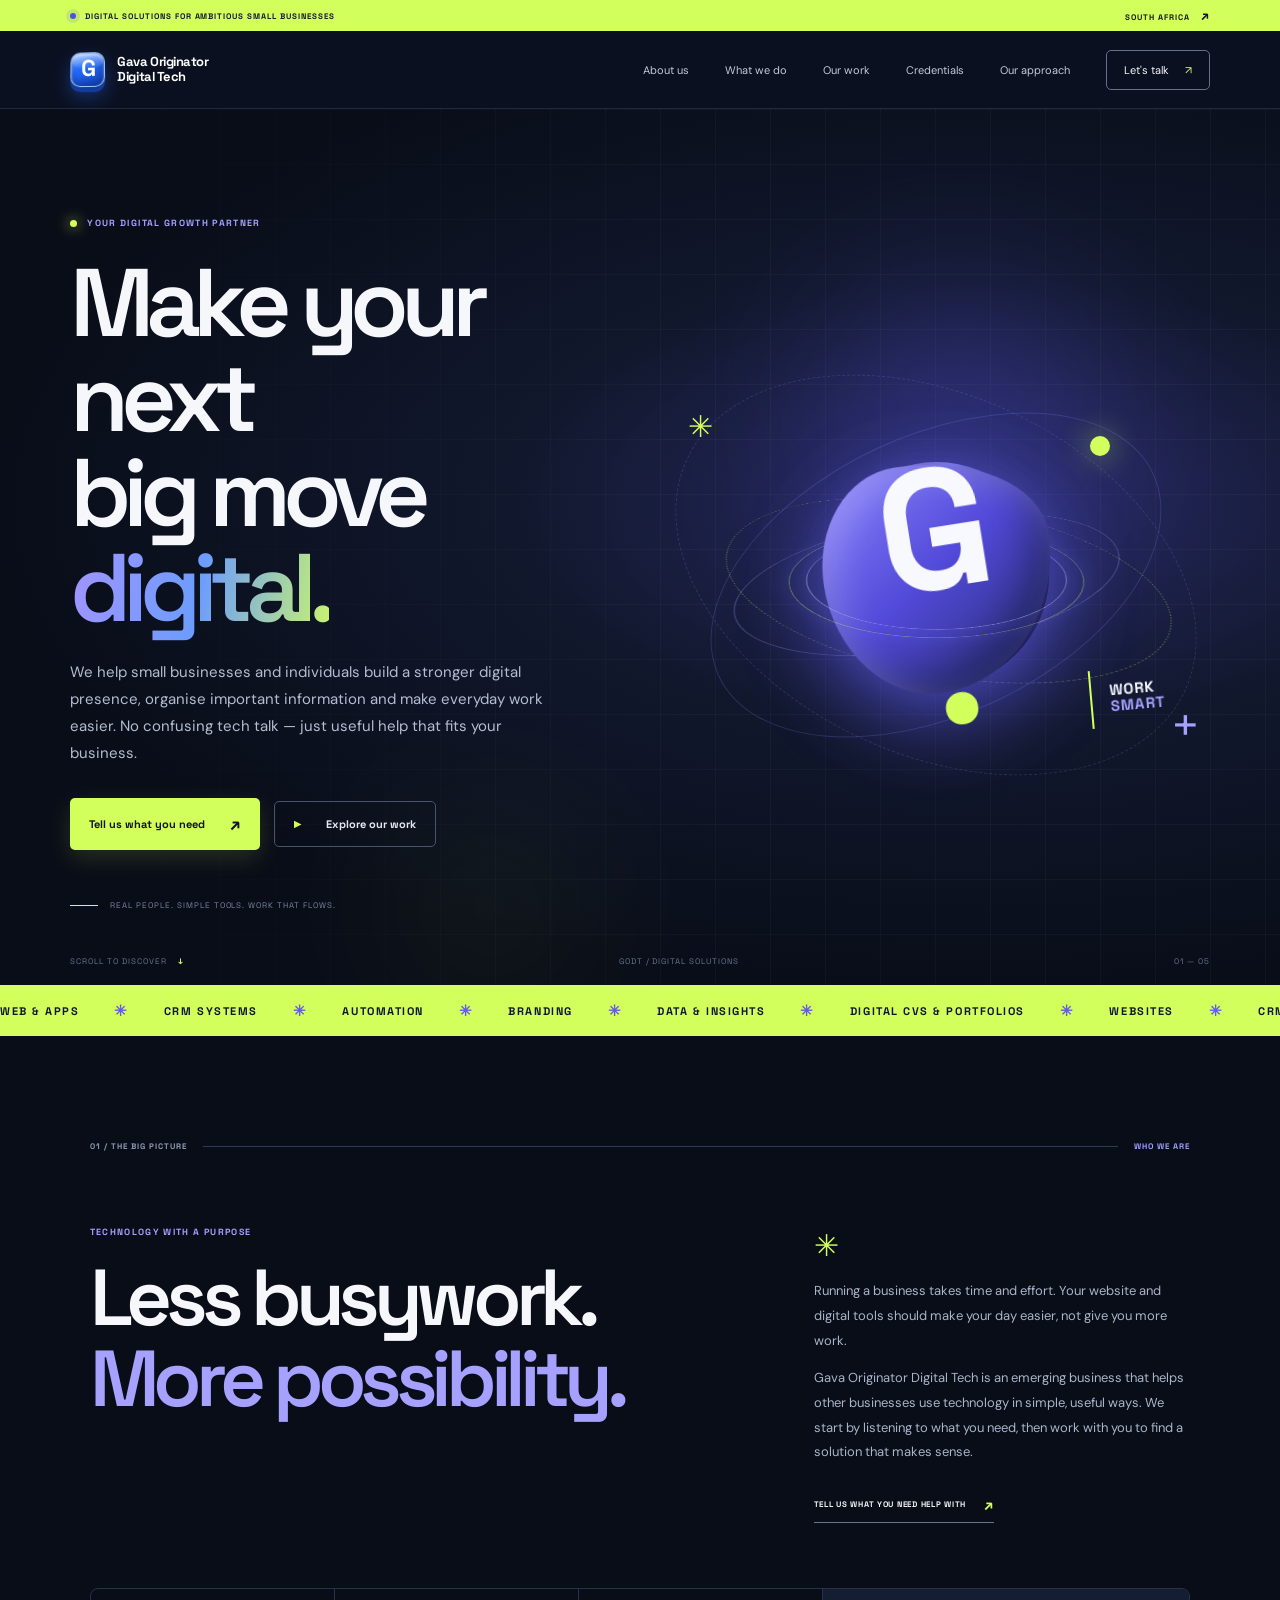
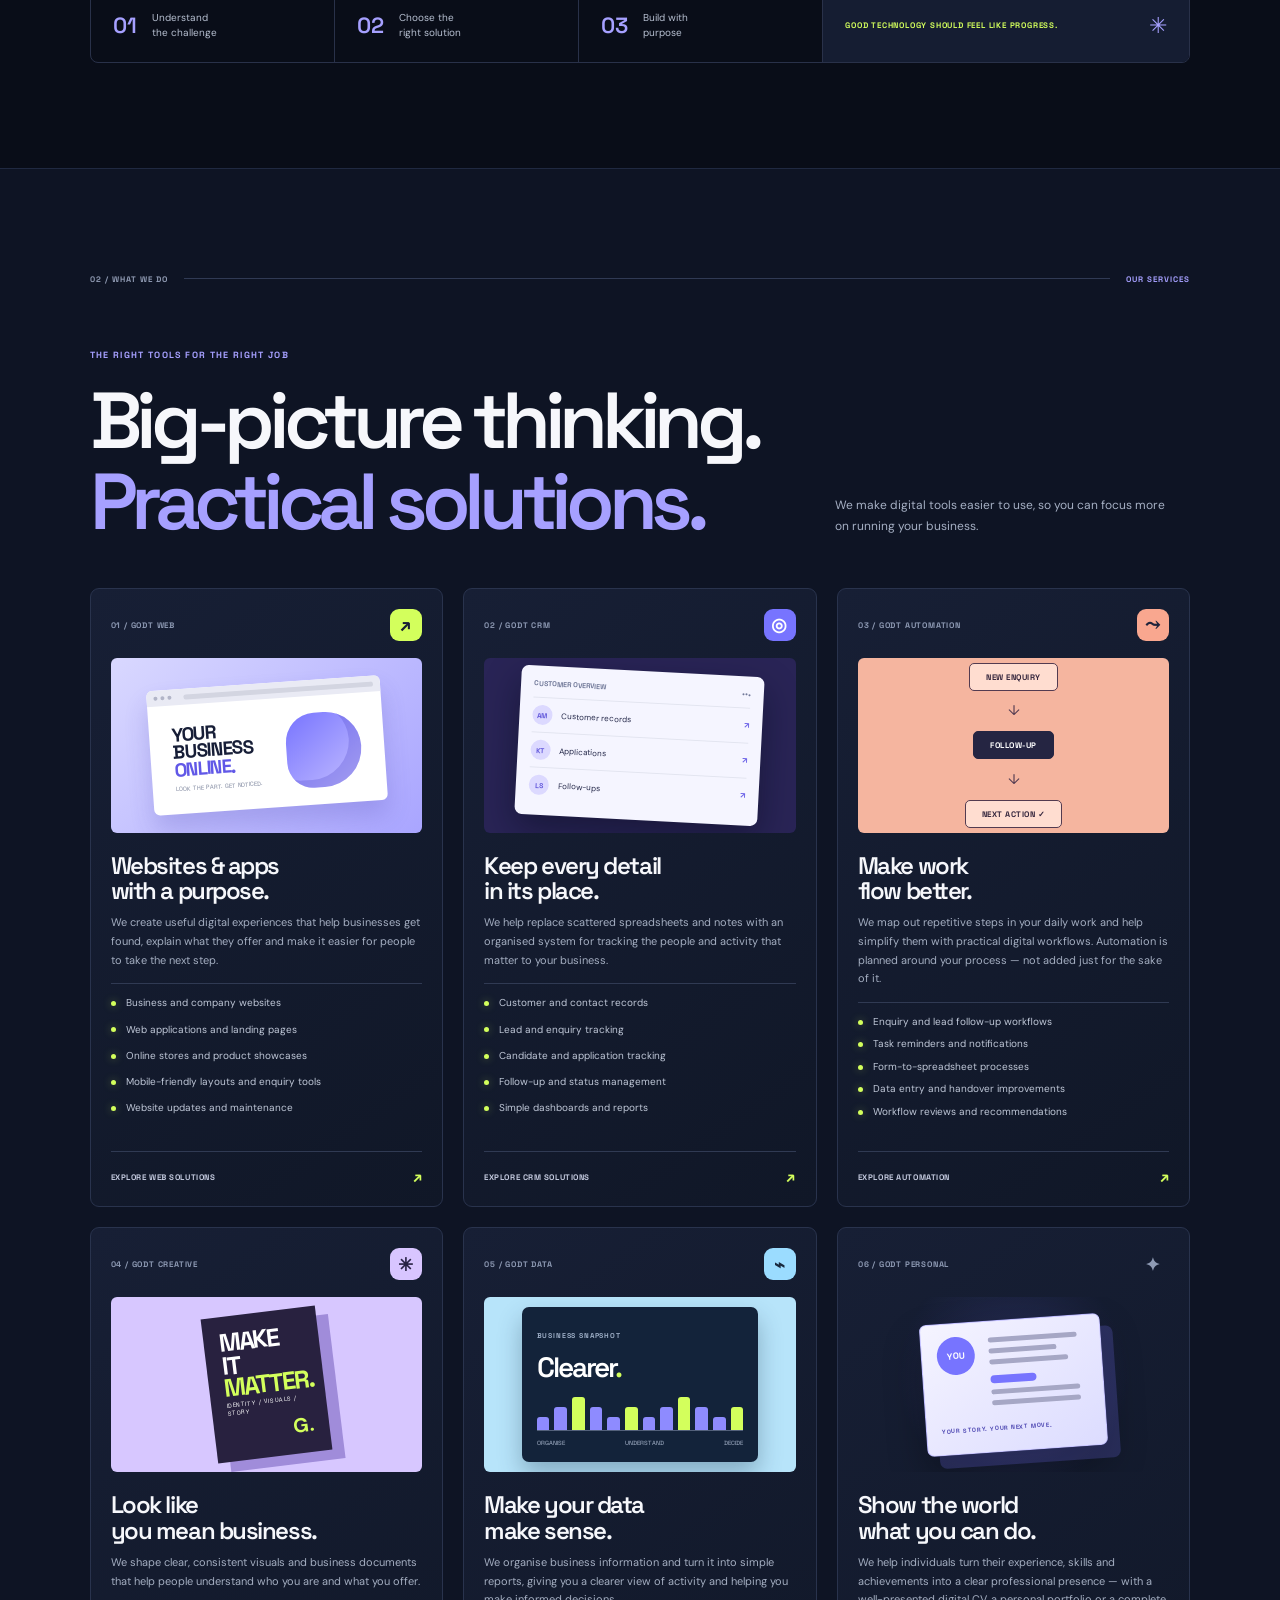
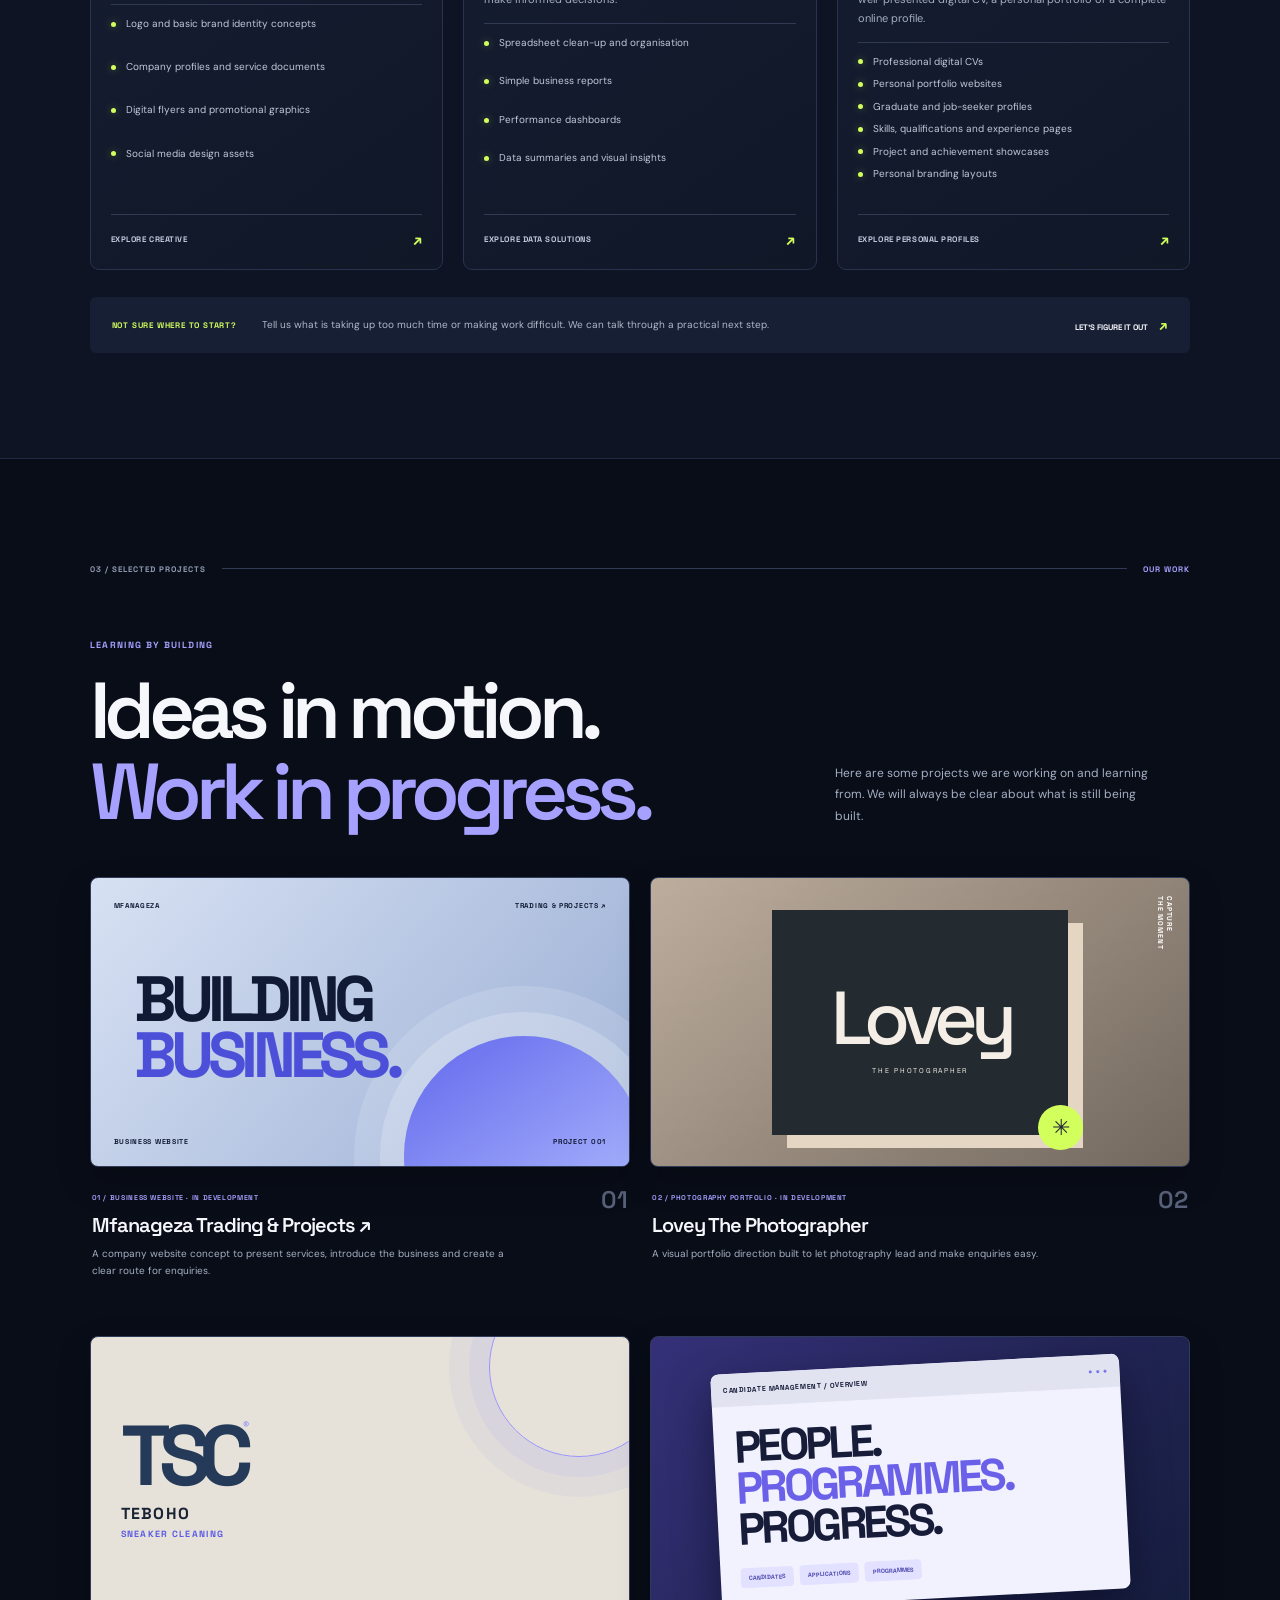
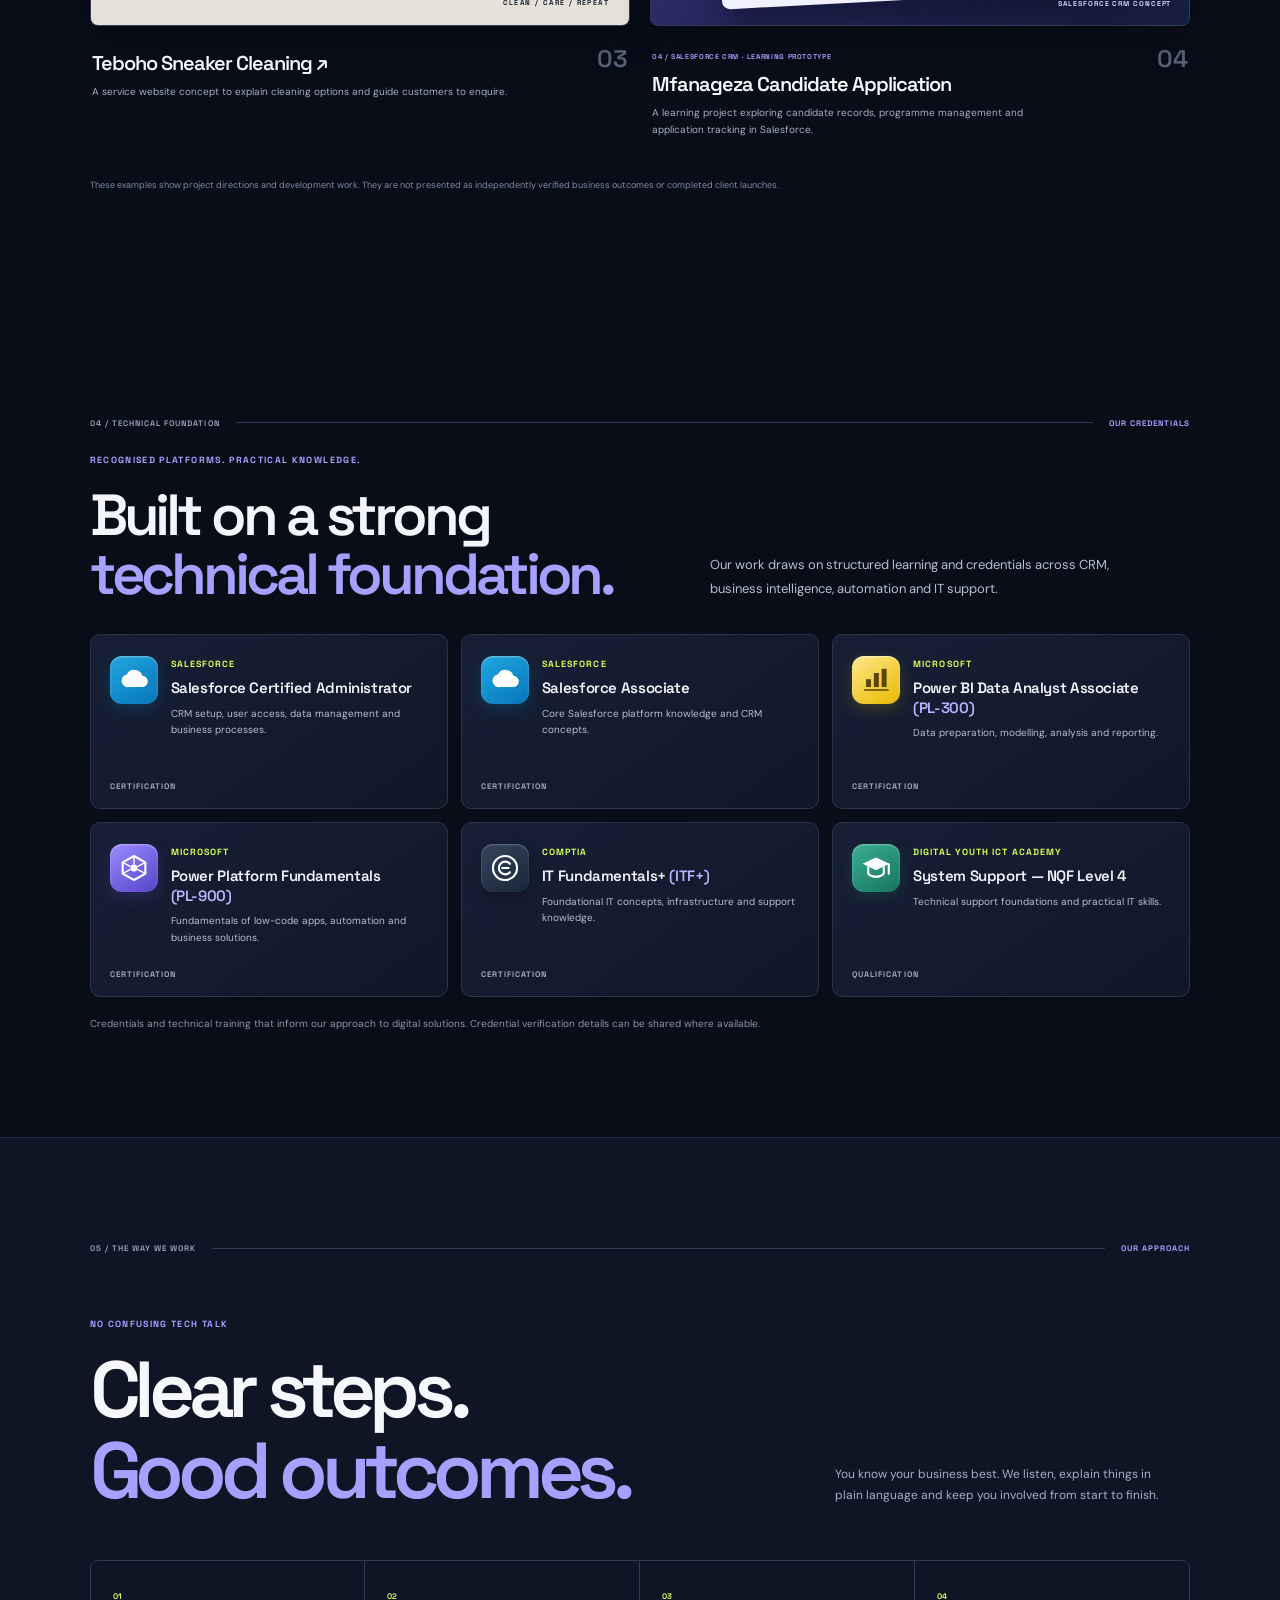
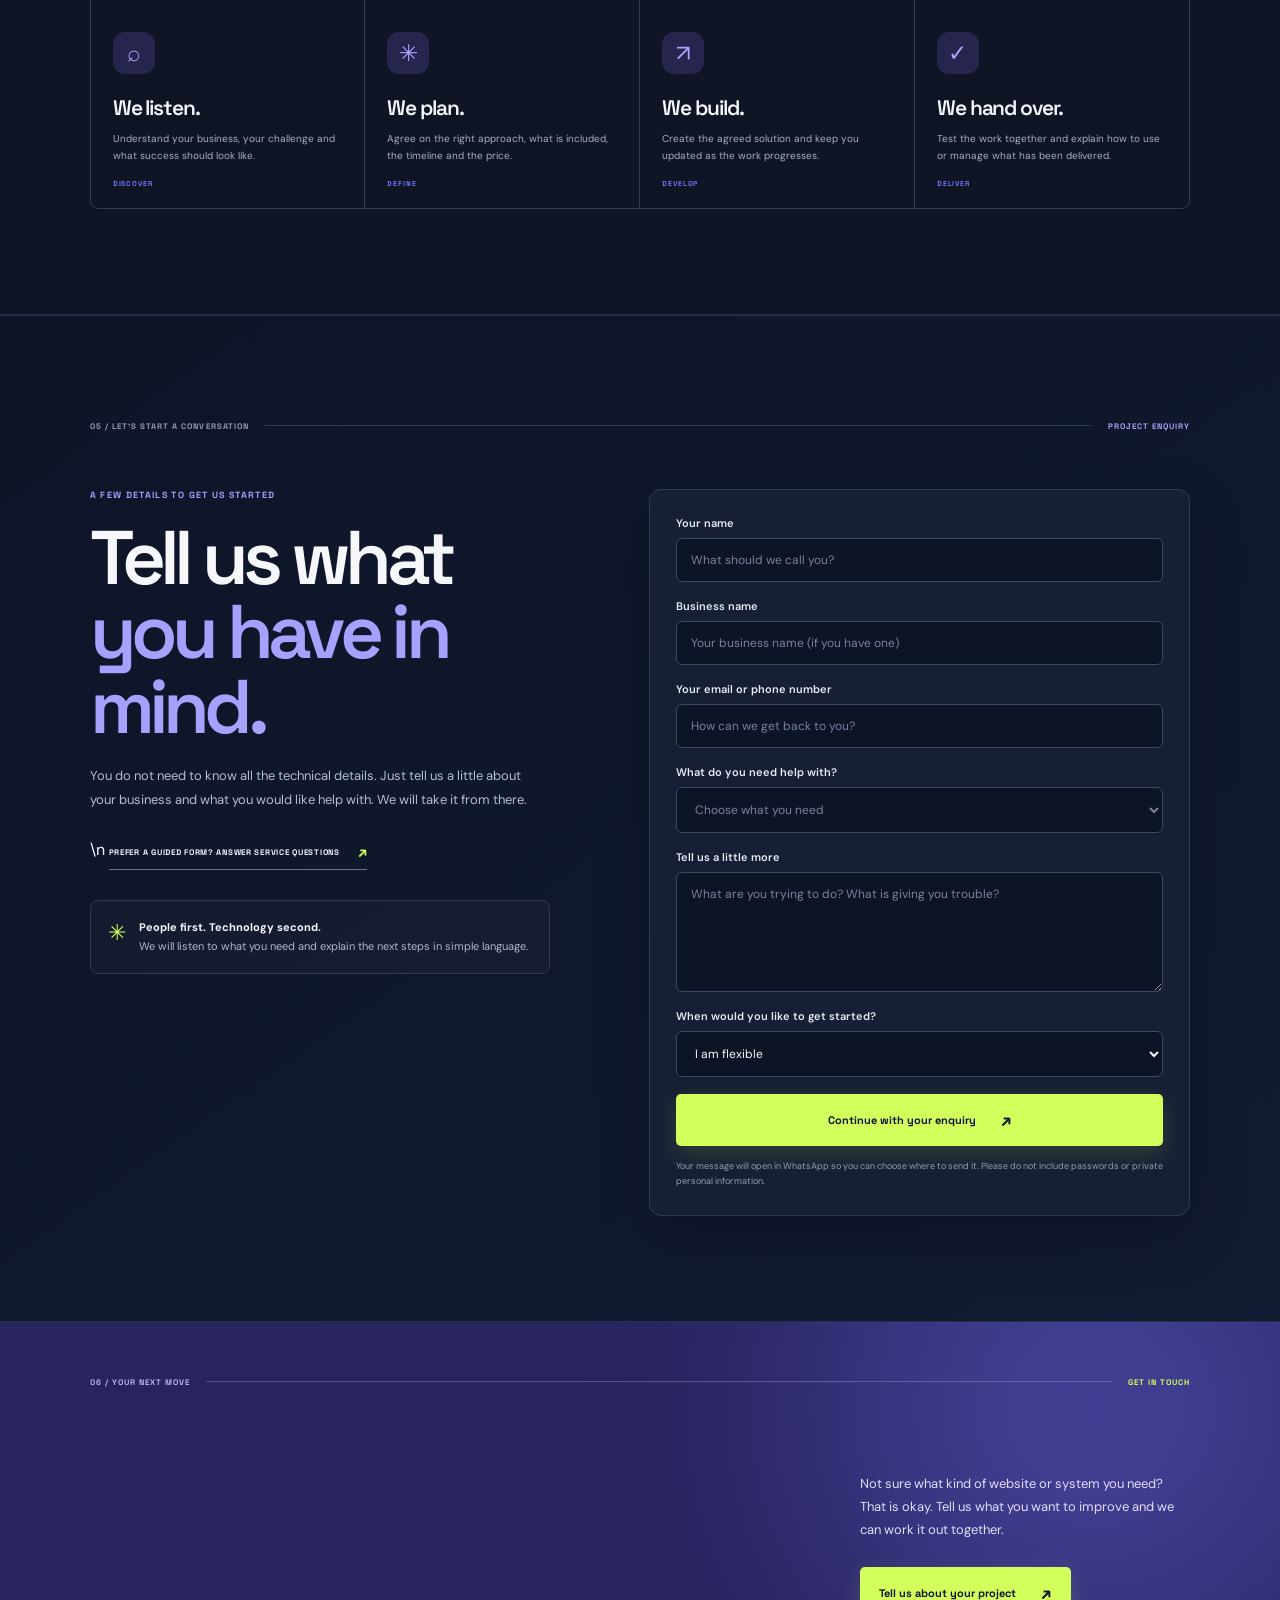
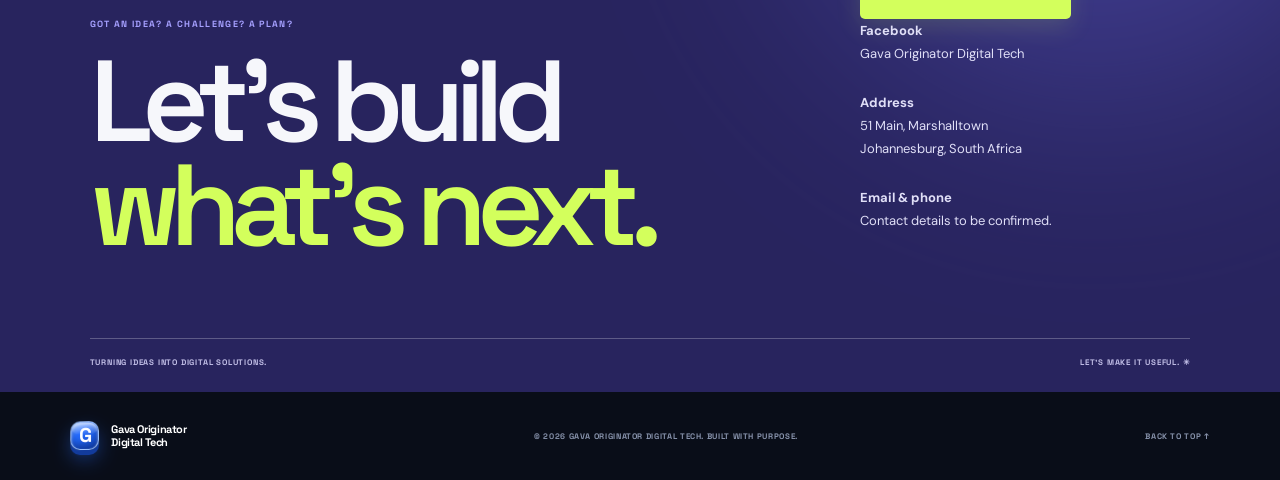
==== index.html @ b90735eb "Reorder main navigation links" ====
<!DOCTYPE html>
<html lang="en">
<head>
  <meta charset="UTF-8">
  <meta name="viewport" content="width=device-width, initial-scale=1">
  <meta name="description" content="Gava Originator Digital Tech helps small businesses get online, stay organised and make everyday work easier with simple digital tools.">
  <meta name="theme-color" content="#090d18">
  <title>Gava Originator Digital Tech — Work Smart.</title>
  <link rel="preconnect" href="https://fonts.googleapis.com">
  <link rel="preconnect" href="https://fonts.gstatic.com" crossorigin>
  <link href="https://fonts.googleapis.com/css2?family=DM+Sans:wght@400;500;600;700&family=Space+Grotesk:wght@400;500;600;700&display=swap" rel="stylesheet">
  <link rel="stylesheet" href="style.css?v=20261126-credentials">
</head>
<body>
  <a class="skip-link" href="#main">Skip to content</a>
  <div class="announcement"><span class="pulse"></span> DIGITAL SOLUTIONS FOR AMBITIOUS SMALL BUSINESSES <span class="announcement-right">SOUTH AFRICA <b>↗</b></span></div>
  <header class="site-header">
    <a class="brand" href="#home" aria-label="Gava Originator Digital Tech home"><span class="brand-mark" style="background:#246BFD;color:#fff">G<span style="color:#fff">.</span></span><span class="brand-name">Gava Originator<br><span>Digital Tech</span></span></a>
    <button class="menu-toggle" aria-expanded="false" aria-controls="nav" aria-label="Open menu"><span></span><span></span></button>
    <nav id="nav" class="nav" aria-label="Main navigation">
      <a href="#about">About us</a><a href="#services">What we do</a><a href="#work">Our work</a><a href="#credentials">Credentials</a><a href="#process">Our approach</a>
      <a class="nav-cta" href="#contact">Let's talk <span>↗</span></a>
    </nav>
  </header>

  <main id="main">
    <section class="hero" id="home">
      <div class="hero-glow glow-a"></div><div class="hero-glow glow-b"></div>
      <div class="hero-grid">
        <div class="hero-content">
          <div class="eyebrow"><span class="eyebrow-dot"></span> YOUR DIGITAL GROWTH PARTNER</div>
          <h1>Make your next<br>big move <span class="gradient-text">digital.</span></h1>
          <p class="hero-lead">We help small businesses and individuals build a stronger digital presence, organise important information and make everyday work easier. No confusing tech talk — just useful help that fits your business.</p>
          <div class="hero-buttons"><a class="btn btn-lime" href="#project-form">Tell us what you need <span>↗</span></a><a class="btn btn-ghost" href="#work"><span class="play-icon">▶</span> Explore our work</a></div>
          <div class="hero-note"><span class="note-line"></span><span>REAL PEOPLE. SIMPLE TOOLS. WORK THAT FLOWS.</span></div>
        </div>
        <div class="hero-visual" aria-label="Abstract GODT brand artwork">
          <div class="visual-orbit orbit-a"></div><div class="visual-orbit orbit-b"></div>
          
          <div class="hero-artwork" aria-hidden="true">
            <div class="art-ring art-ring-one"></div>
            <div class="art-ring art-ring-two"></div>
            <div class="art-glow"></div>
            <div class="art-core"><div class="art-monogram">G<span>.</span></div></div>
            <div class="art-orbit-dot"></div>
            <div class="art-caption">WORK<br><span>SMART</span></div>
          </div>
          <div class="visual-cross cross-one">✳</div><div class="visual-cross cross-two">+</div>
        </div>
      </div>
      <div class="hero-bottomline"><span>SCROLL TO DISCOVER <b>↓</b></span><span>GODT / DIGITAL SOLUTIONS</span><span>01 — 05</span></div>
    </section>

    <section class="ticker" aria-label="Gava Originator Digital Tech services"><div class="ticker-track"><span>WEB & APPS</span><b>✳</b><span>CRM SYSTEMS</span><b>✳</b><span>AUTOMATION</span><b>✳</b><span>BRANDING</span><b>✳</b><span>DATA & INSIGHTS</span><b>✳</b><span>DIGITAL CVS & PORTFOLIOS</span><b>✳</b><span>WEBSITES</span><b>✳</b><span>CRM SYSTEMS</span><b>✳</b><span>AUTOMATION</span><b>✳</b><span>BRANDING</span><b>✳</b><span>DATA & INSIGHTS</span><b>✳</b></div></section>

    <section class="intro section-wrap" id="about">
      <div class="section-kicker"><span>01 / THE BIG PICTURE</span><span class="kicker-line"></span><span>WHO WE ARE</span></div>
      <div class="intro-layout">
        <div><p class="mini-label">TECHNOLOGY WITH A PURPOSE</p><h2>Less busywork.<br><span class="text-purple">More possibility.</span></h2></div>
        <div class="intro-text"><div class="intro-symbol">✳</div><p>Running a business takes time and effort. Your website and digital tools should make your day easier, not give you more work.</p><p>Gava Originator Digital Tech is an emerging business that helps other businesses use technology in simple, useful ways. We start by listening to what you need, then work with you to find a solution that makes sense.</p><a class="arrow-link" href="#contact">TELL US WHAT YOU NEED HELP WITH <span>↗</span></a></div>
      </div>

      <div class="value-strip"><div><b>01</b><span>Understand<br>the challenge</span></div><div><b>02</b><span>Choose the<br>right solution</span></div><div><b>03</b><span>Build with<br>purpose</span></div><div class="value-highlight"><span>GOOD TECHNOLOGY SHOULD FEEL LIKE PROGRESS.</span><span>✳</span></div></div>
    </section>

    <section class="services section-wrap" id="services">
      <div class="section-kicker"><span>02 / WHAT WE DO</span><span class="kicker-line"></span><span>OUR SERVICES</span></div>
      <div class="section-title-row"><div><p class="mini-label">THE RIGHT TOOLS FOR THE RIGHT JOB</p><h2>Big-picture thinking.<br><span class="text-purple">Practical solutions.</span></h2></div><p>We make digital tools easier to use, so you can focus more on running your business.</p></div>
      <div class="service-cards">
        <article class="service-card" data-service-link="services.html#web" tabindex="0" role="link" aria-label="Read more about websites and applications"><div class="card-top"><span>01 / GODT WEB</span><span class="service-icon icon-web">↗</span></div><div class="service-graphic web-graphic"><div class="browser-ui"><div class="browser-bar"><i></i><i></i><i></i><span></span></div><div class="browser-content"><div class="browser-copy"><b>YOUR<br>BUSINESS<br><em>ONLINE.</em></b><small>LOOK THE PART. GET NOTICED.</small></div><div class="browser-shape"></div></div></div></div><h3>Websites & apps<br>with a purpose.</h3><p>We create useful digital experiences that help businesses get found, explain what they offer and make it easier for people to take the next step.</p><ul class="service-details"><li>Business and company websites</li><li>Web applications and landing pages</li><li>Online stores and product showcases</li><li>Mobile-friendly layouts and enquiry tools</li><li>Website updates and maintenance</li></ul><a href="services.html#web" class="card-link">EXPLORE WEB SOLUTIONS <span>↗</span></a></article>
        <article class="service-card" data-service-link="services.html#crm" tabindex="0" role="link" aria-label="Read more about CRM systems"><div class="card-top"><span>02 / GODT CRM</span><span class="service-icon icon-crm">◎</span></div><div class="service-graphic crm-graphic"><div class="crm-widget"><div class="widget-head">CUSTOMER OVERVIEW <span>•••</span></div><div class="widget-row"><i>AM</i><span>Customer records</span><b>↗</b></div><div class="widget-row"><i>KT</i><span>Applications</span><b>↗</b></div><div class="widget-row"><i>LS</i><span>Follow-ups</span><b>↗</b></div></div></div><h3>Keep every detail<br>in its place.</h3><p>We help replace scattered spreadsheets and notes with an organised system for tracking the people and activity that matter to your business.</p><ul class="service-details"><li>Customer and contact records</li><li>Lead and enquiry tracking</li><li>Candidate and application tracking</li><li>Follow-up and status management</li><li>Simple dashboards and reports</li></ul><a href="services.html#crm" class="card-link">EXPLORE CRM SOLUTIONS <span>↗</span></a></article>
        <article class="service-card" data-service-link="services.html#automation" tabindex="0" role="link" aria-label="Read more about automation"><div class="card-top"><span>03 / GODT AUTOMATION</span><span class="service-icon icon-auto">⤳</span></div><div class="service-graphic auto-graphic"><div class="flow-node">NEW ENQUIRY</div><div class="flow-line">↓</div><div class="flow-node flow-active">FOLLOW-UP</div><div class="flow-line">↓</div><div class="flow-node">NEXT ACTION <span>✓</span></div></div><h3>Make work<br>flow better.</h3><p>We map out repetitive steps in your daily work and help simplify them with practical digital workflows. Automation is planned around your process — not added just for the sake of it.</p><ul class="service-details"><li>Enquiry and lead follow-up workflows</li><li>Task reminders and notifications</li><li>Form-to-spreadsheet processes</li><li>Data entry and handover improvements</li><li>Workflow reviews and recommendations</li></ul><a href="services.html#automation" class="card-link">EXPLORE AUTOMATION <span>↗</span></a></article>
        <article class="service-card" data-service-link="services.html#creative" tabindex="0" role="link" aria-label="Read more about creative and branding"><div class="card-top"><span>04 / GODT CREATIVE</span><span class="service-icon icon-creative">✳</span></div><div class="service-graphic creative-graphic"><div class="creative-poster"><span>MAKE<br>IT <i>MATTER.</i></span><small>IDENTITY / VISUALS / STORY</small><b>G.</b></div></div><h3>Look like<br>you mean business.</h3><p>We shape clear, consistent visuals and business documents that help people understand who you are and what you offer.</p><ul class="service-details"><li>Logo and basic brand identity concepts</li><li>Company profiles and service documents</li><li>Digital flyers and promotional graphics</li><li>Social media design assets</li></ul><a href="services.html#creative" class="card-link">EXPLORE CREATIVE <span>↗</span></a></article>
        <article class="service-card" data-service-link="services.html#data" tabindex="0" role="link" aria-label="Read more about data and reporting"><div class="card-top"><span>05 / GODT DATA</span><span class="service-icon icon-data">⌁</span></div><div class="service-graphic data-graphic"><div class="data-card"><small>BUSINESS SNAPSHOT</small><div class="data-number">Clearer<span>.</span></div><div class="data-chart"><i></i><i></i><i></i><i></i><i></i><i></i><i></i><i></i><i></i><i></i><i></i><i></i></div><div class="data-legend"><span>ORGANISE</span><span>UNDERSTAND</span><span>DECIDE</span></div></div></div><h3>Make your data<br>make sense.</h3><p>We organise business information and turn it into simple reports, giving you a clearer view of activity and helping you make informed decisions.</p><ul class="service-details"><li>Spreadsheet clean-up and organisation</li><li>Simple business reports</li><li>Performance dashboards</li><li>Data summaries and visual insights</li></ul><a href="services.html#data" class="card-link">EXPLORE DATA SOLUTIONS <span>↗</span></a></article>
      
        <article class="service-card" data-service-link="services.html#personal" tabindex="0" role="link" aria-label="Read more about personal digital profiles"><div class="card-top"><span>06 / GODT PERSONAL</span><span class="service-icon icon-personal">✦</span></div><div class="service-graphic personal-graphic"><div class="cv-sheet"><div class="cv-avatar">YOU</div><div class="cv-lines"><i></i><i></i><i></i><b></b><i></i><i></i></div><div class="cv-label">YOUR STORY. YOUR NEXT MOVE.</div></div></div><h3>Show the world<br>what you can do.</h3><p>We help individuals turn their experience, skills and achievements into a clear professional presence — with a well-presented digital CV, a personal portfolio or a complete online profile.</p><ul class="service-details"><li>Professional digital CVs</li><li>Personal portfolio websites</li><li>Graduate and job-seeker profiles</li><li>Skills, qualifications and experience pages</li><li>Project and achievement showcases</li><li>Personal branding layouts</li></ul><a href="personal-profiles.html" class="card-link">EXPLORE PERSONAL PROFILES <span>↗</span></a></article>
      </div>
      <div class="services-note"><span>NOT SURE WHERE TO START?</span><p>Tell us what is taking up too much time or making work difficult. We can talk through a practical next step.</p><a href="#project-form">LET'S FIGURE IT OUT <b>↗</b></a></div>
    </section>

    <section class="work section-wrap" id="work">
      <div class="section-kicker"><span>03 / SELECTED PROJECTS</span><span class="kicker-line"></span><span>OUR WORK</span></div>
      <div class="section-title-row"><div><p class="mini-label">LEARNING BY BUILDING</p><h2>Ideas in motion.<br><span class="text-purple">Work in progress.</span></h2></div><p>Here are some projects we are working on and learning from. We will always be clear about what is still being built.</p></div>
      <div class="work-grid">
        <article class="work-card work-large"><a class="project-preview-link" href="https://kabelogopane.github.io/Mfanageza-Trading-and-Projects/" target="_blank" rel="noopener noreferrer" aria-label="Open Mfanageza Trading and Projects website"><div class="work-preview preview-mfan"><div class="preview-top"><span>MFANAGEZA</span><span>TRADING & PROJECTS ↗</span></div><div class="preview-main">BUILDING<br><span>BUSINESS.</span></div><div class="preview-bottom"><span>BUSINESS WEBSITE</span><span>PROJECT 001</span></div><div class="preview-orb"></div></div></a><div class="work-info"><div><span class="project-type">01 / BUSINESS WEBSITE · IN DEVELOPMENT</span><h3><a class="project-title-link" href="https://kabelogopane.github.io/Mfanageza-Trading-and-Projects/" target="_blank" rel="noopener noreferrer">Mfanageza Trading & Projects ↗</a></h3><p>A company website concept to present services, introduce the business and create a clear route for enquiries.</p></div><span class="work-index">01</span></div></article>
        <article class="work-card"><a class="project-preview-link" href="https://kabelogopane.github.io/Lovey-The-Photographer/" target="_blank" rel="noopener noreferrer" aria-label="Open Lovey The Photographer website"><div class="work-preview preview-lovey"><div class="photo-frame"><span class="photo-script">Lovey</span><span>THE PHOTOGRAPHER</span><i>✳</i></div><div class="preview-corner">CAPTURE<br>THE MOMENT</div></div></a><div class="work-info"><div><span class="project-type">02 / PHOTOGRAPHY PORTFOLIO · IN DEVELOPMENT</span><h3><a class="project-title-link" href="https://kabelogopane.github.io/Lovey-The-Photographer/" target="_blank" rel="noopener noreferrer">Lovey The Photographer</a></h3><p>A visual portfolio direction built to let photography lead and make enquiries easy.</p></div><span class="work-index">02</span></div></article>
        <article class="work-card"><a class="project-preview-link" href="https://kabelogopane.github.io/TSC/" target="_blank" rel="noopener noreferrer" aria-label="Open Teboho Sneaker Cleaning website"><a class="project-preview-link" href="https://kabelogopane.github.io/Mfanageza-Trading-Projects-CRM-Solution/" target="_blank" rel="noopener noreferrer" aria-label="Open Mfanageza Candidate Application app"><div class="work-preview preview-tsc"><div class="tsc-badge">TSC<span>®</span></div><div class="tsc-name">TEBOHO<br><i>SNEAKER CLEANING</i></div><div class="tsc-bottom">CLEAN / CARE / REPEAT</div><div class="tsc-circle"></div></a></div></a><div class="work-info"><div><h3><a class="project-title-link" href="https://kabelogopane.github.io/TSC/" target="_blank" rel="noopener noreferrer">Teboho Sneaker Cleaning ↗</a></h3><p>A service website concept to explain cleaning options and guide customers to enquire.</p></div><span class="work-index">03</span></div></article>
        <article class="work-card work-large"><div class="work-preview preview-crm"><div class="crm-window"><div class="crm-window-head">CANDIDATE MANAGEMENT / OVERVIEW <span>● ● ●</span></div><div class="crm-window-body"><div class="crm-big">PEOPLE.<br><em>PROGRAMMES.</em><br>PROGRESS.</div><div class="crm-pills"><span>CANDIDATES</span><span>APPLICATIONS</span><span>PROGRAMMES</span></div></div></div><div class="crm-caption">SALESFORCE CRM CONCEPT</div></div><div class="work-info"><div><span class="project-type">04 / SALESFORCE CRM · LEARNING PROTOTYPE</span><h3><a class="project-title-link" href="https://kabelogopane.github.io/Mfanageza-Trading-Projects-CRM-Solution/" target="_blank" rel="noopener noreferrer">Mfanageza Candidate Application</a></h3><p>A learning project exploring candidate records, programme management and application tracking in Salesforce.</p></div><span class="work-index">04</span></div></article>
      </div>
      <p class="portfolio-note">These examples show project directions and development work. They are not presented as independently verified business outcomes or completed client launches.</p>
    </section>


    <section class="credentials section-wrap" id="credentials">
      <div class="section-kicker"><span>04 / TECHNICAL FOUNDATION</span><span class="kicker-line"></span><span>OUR CREDENTIALS</span></div>
      <div class="credentials-heading">
        <div><p class="mini-label">RECOGNISED PLATFORMS. PRACTICAL KNOWLEDGE.</p><h2>Built on a strong<br><span class="text-purple">technical foundation.</span></h2></div>
        <p>Our work draws on structured learning and credentials across CRM, business intelligence, automation and IT support.</p>
      </div>
      <div class="credential-grid">
        <article class="credential-card"><span class="credential-mark credential-salesforce" aria-hidden="true"><svg viewBox="0 0 48 48"><path d="M17 34h18a8 8 0 0 0 1-16 12 12 0 0 0-22-2 9 9 0 0 0 3 18Z" fill="currentColor"/><path d="M19 26h14M23 21l-4 5 4 5" fill="none" stroke="#fff" stroke-width="2" stroke-linecap="round" stroke-linejoin="round"/></svg></span><div><small>SALESFORCE</small><h3>Salesforce Certified Administrator</h3><p>CRM setup, user access, data management and business processes.</p></div><span class="credential-type">CERTIFICATION</span></article>
        <article class="credential-card"><span class="credential-mark credential-salesforce" aria-hidden="true"><svg viewBox="0 0 48 48"><path d="M17 34h18a8 8 0 0 0 1-16 12 12 0 0 0-22-2 9 9 0 0 0 3 18Z" fill="currentColor"/><path d="M19 26h14M23 21l-4 5 4 5" fill="none" stroke="#fff" stroke-width="2" stroke-linecap="round" stroke-linejoin="round"/></svg></span><div><small>SALESFORCE</small><h3>Salesforce Associate</h3><p>Core Salesforce platform knowledge and CRM concepts.</p></div><span class="credential-type">CERTIFICATION</span></article>
        <article class="credential-card"><span class="credential-mark credential-powerbi" aria-hidden="true"><svg viewBox="0 0 48 48"><path d="M10 34V23h7v11Zm11 0V14h7v20Zm11 0V8h7v26Z" fill="currentColor"/><path d="M8 38h33" stroke="currentColor" stroke-width="2" stroke-linecap="round"/></svg></span><div><small>MICROSOFT</small><h3>Power BI Data Analyst Associate <em>(PL-300)</em></h3><p>Data preparation, modelling, analysis and reporting.</p></div><span class="credential-type">CERTIFICATION</span></article>
        <article class="credential-card"><span class="credential-mark credential-powerplatform" aria-hidden="true"><svg viewBox="0 0 48 48"><path d="M24 7 40 16v16l-16 9L8 32V16Z" fill="none" stroke="currentColor" stroke-width="3" stroke-linejoin="round"/><circle cx="24" cy="24" r="5" fill="currentColor"/><path d="m24 7 0 12m16-3-11 6M8 16l11 6m-11 10 11-6m21 6-11-6" stroke="currentColor" stroke-width="2"/></svg></span><div><small>MICROSOFT</small><h3>Power Platform Fundamentals <em>(PL-900)</em></h3><p>Fundamentals of low-code apps, automation and business solutions.</p></div><span class="credential-type">CERTIFICATION</span></article>
        <article class="credential-card"><span class="credential-mark credential-comptia" aria-hidden="true"><svg viewBox="0 0 48 48"><circle cx="24" cy="24" r="17" fill="none" stroke="currentColor" stroke-width="3"/><path d="M31 18a9 9 0 1 0 0 12M29 24h-9" fill="none" stroke="currentColor" stroke-width="3" stroke-linecap="round"/></svg></span><div><small>COMPTIA</small><h3>IT Fundamentals+ <em>(ITF+)</em></h3><p>Foundational IT concepts, infrastructure and support knowledge.</p></div><span class="credential-type">CERTIFICATION</span></article>
        <article class="credential-card"><span class="credential-mark credential-qualification" aria-hidden="true"><svg viewBox="0 0 48 48"><path d="m5 18 19-9 19 9-19 9Z" fill="currentColor"/><path d="M13 23v9c6 6 16 6 22 0v-9M42 19v13" fill="none" stroke="currentColor" stroke-width="3" stroke-linecap="round" stroke-linejoin="round"/></svg></span><div><small>DIGITAL YOUTH ICT ACADEMY</small><h3>System Support — NQF Level 4</h3><p>Technical support foundations and practical IT skills.</p></div><span class="credential-type">QUALIFICATION</span></article>
      </div>
      <p class="credentials-footnote">Credentials and technical training that inform our approach to digital solutions. Credential verification details can be shared where available.</p>
    </section>

    <section class="approach section-wrap" id="process">
      <div class="section-kicker"><span>05 / THE WAY WE WORK</span><span class="kicker-line"></span><span>OUR APPROACH</span></div>
      <div class="approach-head"><div><p class="mini-label">NO CONFUSING TECH TALK</p><h2>Clear steps.<br><span class="text-purple">Good outcomes.</span></h2></div><p>You know your business best. We listen, explain things in plain language and keep you involved from start to finish.</p></div>
      <div class="steps-grid"><article><span class="step-no">01</span><div class="step-icon">⌕</div><h3>We listen.</h3><p>Understand your business, your challenge and what success should look like.</p><small>DISCOVER</small></article><article><span class="step-no">02</span><div class="step-icon">✳</div><h3>We plan.</h3><p>Agree on the right approach, what is included, the timeline and the price.</p><small>DEFINE</small></article><article><span class="step-no">03</span><div class="step-icon">↗</div><h3>We build.</h3><p>Create the agreed solution and keep you updated as the work progresses.</p><small>DEVELOP</small></article><article><span class="step-no">04</span><div class="step-icon">✓</div><h3>We hand over.</h3><p>Test the work together and explain how to use or manage what has been delivered.</p><small>DELIVER</small></article></div>
    </section>


    <section class="project-enquiry section-wrap" id="project-form">
      <div class="section-kicker"><span>05 / LET'S START A CONVERSATION</span><span class="kicker-line"></span><span>PROJECT ENQUIRY</span></div>
      <div class="enquiry-layout">
        <div class="enquiry-intro">
          <p class="mini-label">A FEW DETAILS TO GET US STARTED</p>
          <h2>Tell us what<br><span class="text-purple">you have in mind.</span></h2>
          <p>You do not need to know all the technical details. Just tell us a little about your business and what you would like help with. We will take it from there.</p>\n          <a class="arrow-link" href="client-brief.html">PREFER A GUIDED FORM? ANSWER SERVICE QUESTIONS <span>↗</span></a>
          <div class="enquiry-promise"><span>✳</span><p><strong>People first. Technology second.</strong><br>We will listen to what you need and explain the next steps in simple language.</p></div>
        </div>
        <form id="project-enquiry-form" class="project-form">
          <div class="form-field"><label for="enquiry-name">Your name</label><input id="enquiry-name" name="name" type="text" autocomplete="name" required maxlength="80" placeholder="What should we call you?"></div>
          <div class="form-field"><label for="enquiry-business">Business name</label><input id="enquiry-business" name="business" type="text" autocomplete="organization" maxlength="100" placeholder="Your business name (if you have one)"></div>
          <div class="form-field"><label for="enquiry-contact">Your email or phone number</label><input id="enquiry-contact" name="contact" type="text" required maxlength="100" placeholder="How can we get back to you?"></div>
          <div class="form-field"><label for="enquiry-service">What do you need help with?</label><select id="enquiry-service" name="service" required><option value="">Choose what you need</option><option>Website, web application or online store</option><option>Customer or candidate management (CRM)</option><option>Making everyday tasks easier (automation)</option><option>Logo, company profile or design</option><option>Business reports or dashboards</option><option>Digital CV or personal portfolio website</option><option>Not sure yet — I need advice</option><option>Something else</option></select></div>
          <div class="form-field"><label for="enquiry-message">Tell us a little more</label><textarea id="enquiry-message" name="message" rows="5" maxlength="1000" required placeholder="What are you trying to do? What is giving you trouble?"></textarea></div>
          <div class="form-field"><label for="enquiry-timing">When would you like to get started?</label><select id="enquiry-timing" name="timing"><option value="I am flexible">I am flexible</option><option>As soon as possible</option><option>Within the next month</option><option>In a few months</option><option>I am just exploring options</option></select></div>
          <button class="btn btn-lime enquiry-submit" type="submit">Continue with your enquiry <span>↗</span></button>
          <p class="form-note">Your message will open in WhatsApp so you can choose where to send it. Please do not include passwords or private personal information.</p>
        </form>
      </div>
    </section>

    <section class="contact-section" id="contact">
      <div class="contact-glow"></div><div class="contact-inner">
        <div class="section-kicker light-kicker"><span>06 / YOUR NEXT MOVE</span><span class="kicker-line"></span><span>GET IN TOUCH</span></div>
        <div class="contact-layout"><div><p class="mini-label">GOT AN IDEA? A CHALLENGE? A PLAN?</p><h2>Let's build<br><span>what's next.</span></h2></div><div class="contact-side"><p>Not sure what kind of website or system you need? That is okay. Tell us what you want to improve and we can work it out together.</p><a class="btn btn-lime contact-btn" href="#project-form">Tell us about your project <span>↗</span></a><div class="contact-details" id="contact-details"><p><strong>Facebook</strong><br>Gava Originator Digital Tech</p><p><strong>Address</strong><br>51 Main, Marshalltown<br>Johannesburg, South Africa</p><p><strong>Email & phone</strong><br>Contact details to be confirmed.</p></div></div></div>
        <div class="contact-foot"><span>TURNING IDEAS INTO DIGITAL SOLUTIONS.</span><span>LET'S MAKE IT USEFUL. ✳</span></div>
      </div>
    </section>
  </main>
  <footer class="footer"><a class="brand footer-brand" href="#home"><span class="brand-mark" style="background:#246BFD;color:#fff">G<span style="color:#fff">.</span></span><span class="brand-name">Gava Originator<br><span>Digital Tech</span></span></a><span>© <span id="year"></span> GAVA ORIGINATOR DIGITAL TECH. BUILT WITH PURPOSE.</span><a href="#home">BACK TO TOP ↑</a></footer>
  <script src="script.js"></script>
</body>
</html>
---- style.css ----
:root{--bg:#090d18;--panel:#11182a;--panel2:#151e34;--white:#f6f7fb;--muted:#a5aec2;--purple:#7774ff;--purple2:#a6a0ff;--lime:#d3ff5c;--line:#293149;--font:'DM Sans',sans-serif;--display:'Space Grotesk',sans-serif}
*{box-sizing:border-box}html{scroll-behavior:smooth;scroll-padding-top:90px}body{margin:0;background:var(--bg);color:var(--white);font-family:var(--font);-webkit-font-smoothing:antialiased}a{color:inherit;text-decoration:none}::selection{background:var(--lime);color:var(--bg)}.skip-link{position:absolute;top:-60px;left:15px;z-index:200;background:var(--lime);color:var(--bg);padding:12px}.skip-link:focus{top:12px}
.announcement{height:31px;background:var(--lime);color:#12182a;padding:0 5.5vw;display:flex;align-items:center;gap:9px;font:700 8px var(--display);letter-spacing:.12em}.announcement-right{margin-left:auto}.announcement-right b{font-size:13px;margin-left:8px}.pulse{width:6px;height:6px;background:#4d55d9;border-radius:50%;box-shadow:0 0 0 4px #4d55d922}
.site-header{height:78px;padding:0 5.5vw;display:flex;align-items:center;justify-content:space-between;background:#0b1020;border-bottom:1px solid #202941;position:sticky;top:0;z-index:100}.brand{display:flex;align-items:center;gap:9px}.brand-mark{width:35px;height:35px;display:grid;place-items:center;border-radius:10px;background:var(--lime);color:#101528;font:700 23px var(--display);letter-spacing:-.1em}.brand-mark span{color:#5d54ec}.brand-name{font:700 17px var(--display);letter-spacing:-.07em}.brand-name span{color:var(--purple2)}.nav{display:flex;align-items:center;gap:clamp(18px,2.8vw,39px)}.nav>a{font-size:11px;color:#c2c9d9;transition:color .2s}.nav>a:hover,.nav>a.active{color:var(--lime)}.nav .nav-cta{padding:12px 17px;border:1px solid #65708a;border-radius:5px;color:var(--white)}.nav-cta span{color:var(--lime);margin-left:13px}.menu-toggle{display:none}
.hero{min-height:680px;position:relative;overflow:hidden;padding:80px 5.5vw 25px;background:radial-gradient(ellipse at 76% 45%,#292b68 0%,#11182d 33%,#090d18 72%)}.hero:before{content:"";position:absolute;inset:0;background-image:linear-gradient(#ffffff08 1px,transparent 1px),linear-gradient(90deg,#ffffff08 1px,transparent 1px);background-size:55px 55px;mask-image:linear-gradient(90deg,transparent,#000 55%,#000)}.hero-grid{position:relative;z-index:2;max-width:1300px;margin:auto;display:grid;grid-template-columns:1fr 1fr;align-items:center;gap:4%}.hero-content{padding:28px 0 50px}.eyebrow,.mini-label{font:700 9px var(--display);letter-spacing:.15em;color:var(--purple2)}.eyebrow{display:flex;align-items:center;gap:10px}.eyebrow-dot{width:7px;height:7px;border-radius:50%;background:var(--lime);box-shadow:0 0 14px var(--lime)}.hero h1{font:600 clamp(62px,7.5vw,104px)/.99 var(--display);letter-spacing:-.085em;margin:27px 0 23px}.gradient-text{background:linear-gradient(100deg,#9a95ff 8%,#6c9cff 50%,#d3ff5c 105%);-webkit-background-clip:text;background-clip:text;color:transparent}.hero-lead{max-width:480px;font-size:15px;line-height:1.8;color:#b4bdd0}.hero-buttons{display:flex;align-items:center;gap:14px;margin-top:31px;flex-wrap:wrap}.btn{display:inline-flex;align-items:center;justify-content:center;gap:25px;padding:15px 19px;border-radius:5px;font:700 11px var(--display);transition:transform .2s,box-shadow .2s}.btn:hover{transform:translateY(-3px)}.btn-lime{background:var(--lime);color:#101528;box-shadow:0 8px 25px #d3ff5c25}.btn-lime span{font-size:17px}.btn-ghost{border:1px solid #48536d;color:#e4e8f3}.play-icon{font-size:9px;color:var(--lime)}.hero-note{display:flex;align-items:center;gap:12px;margin-top:50px;color:#79849e;font:8px var(--display);letter-spacing:.12em}.note-line{width:28px;height:1px;background:var(--lime)}
.hero-visual{height:475px;position:relative;display:grid;place-items:center}.visual-orbit{position:absolute;border:1px solid #8584ff38;border-radius:50%;transform:rotate(-25deg)}.orbit-a{width:480px;height:280px}.orbit-b{width:550px;height:360px;transform:rotate(25deg);border-style:dashed}.dashboard{width:min(100%,490px);position:relative;z-index:2;background:#f0f2fa;color:#19223b;border-radius:12px;overflow:hidden;box-shadow:0 30px 100px #0009,0 0 0 1px #ffffff4a;transform:rotate(-3deg)}.dash-top{height:39px;background:#e2e5f0;display:flex;align-items:center;gap:12px;padding:0 15px;color:#778099;font:8px var(--display);letter-spacing:.1em}.window-dots{display:flex;gap:4px}.window-dots i{width:6px;height:6px;background:#aab0c2;border-radius:50%}.window-dots i:first-child{background:#ff8d83}.window-dots i:nth-child(2){background:#f6c85e}.window-dots i:nth-child(3){background:#79c9a5}.dash-menu{margin-left:auto}.dash-body{padding:25px}.dash-greeting{display:flex;justify-content:space-between;align-items:center}.dash-greeting small{font:700 8px var(--display);letter-spacing:.13em;color:#7c84a0}.dash-greeting h3{font:600 34px/.98 var(--display);letter-spacing:-.07em;margin:10px 0 20px}.dash-greeting h3 span{color:#6259e9}.dash-avatar{width:44px;height:44px;border-radius:14px;background:#d8d5ff;color:#5148ce;display:grid;place-items:center;font:700 21px var(--display)}.dash-stats{display:grid;grid-template-columns:1fr 1fr;gap:12px}.stat{padding:15px;border-radius:8px;min-height:115px;display:flex;flex-direction:column}.stat-purple{background:#6259e9;color:white}.stat-lime{background:#d7f77d;color:#18213a}.stat small{font:700 7px var(--display);letter-spacing:.1em;opacity:.8}.stat b{font:600 37px var(--display);letter-spacing:-.08em;margin:6px 0 0}.stat span{font-size:9px;opacity:.8}.dash-bottom{display:flex;align-items:end;justify-content:space-between;margin-top:22px}.mini-bars{height:48px;display:flex;align-items:end;gap:5px}.mini-bars span{width:9px;border-radius:3px 3px 0 0;background:#aaa5ff;height:30%}.mini-bars span:nth-child(3n){height:80%;background:#665ce8}.mini-bars span:nth-child(3n+1){height:55%}.mini-bars span:nth-child(4n){height:100%;background:#c6ef69}.dash-caption{text-align:right;display:flex;flex-direction:column;gap:5px}.dash-caption b{font:700 8px var(--display);letter-spacing:.08em}.dash-caption small{font:7px var(--display);color:#8b91a6}.float-tag{position:absolute;z-index:3;background:#171f37;border:1px solid #505a7b;border-radius:6px;padding:12px 15px;font:700 8px var(--display);letter-spacing:.1em;box-shadow:0 10px 25px #0005}.tag-top{top:35px;right:0}.tag-icon{color:var(--lime);font-size:15px;margin-right:8px}.tag-bottom{bottom:39px;left:0}.tag-bottom span{color:var(--purple2);margin-right:8px}.visual-cross{position:absolute;color:var(--lime);font-size:30px}.cross-one{top:70px;left:25px}.cross-two{bottom:60px;right:12px;color:var(--purple2);font-size:45px}.hero-glow{position:absolute;border-radius:50%;filter:blur(80px);opacity:.22}.glow-a{width:280px;height:280px;background:#635bff;top:20%;right:14%}.glow-b{width:160px;height:160px;background:#d3ff5c;bottom:0;left:32%;opacity:.08}.hero-bottomline{position:absolute;bottom:19px;left:5.5vw;right:5.5vw;display:flex;justify-content:space-between;color:#68748e;font:8px var(--display);letter-spacing:.12em}.hero-bottomline b{color:var(--lime);margin-left:8px}
.ticker{overflow:hidden;background:var(--lime);color:#11172b;padding:16px 0}.ticker-track{display:flex;align-items:center;justify-content:space-around;gap:35px;min-width:1100px;white-space:nowrap;font:700 11px var(--display);letter-spacing:.14em;animation:marquee 32s linear infinite}.ticker-track b{font-size:15px;color:#645ce8}@keyframes marquee{to{transform:translateX(-25%)}}
.section-wrap{padding:105px 7vw;max-width:1600px;margin:auto}.section-kicker{display:flex;align-items:center;gap:16px;color:#929db5;font:700 8px var(--display);letter-spacing:.13em}.section-kicker>span:last-child{color:var(--purple2)}.kicker-line{height:1px;background:#303a54;flex:1}.intro-layout{display:grid;grid-template-columns:1.1fr .7fr;gap:12%;padding:75px 0 65px}.mini-label{margin:0 0 20px}.intro h2,.section-title-row h2,.approach h2{font:600 clamp(48px,6.2vw,82px)/1.02 var(--display);letter-spacing:-.08em;margin:0}.text-purple{color:var(--purple2)}.intro-text{max-width:430px}.intro-symbol{font-size:30px;color:var(--lime);margin-bottom:14px}.intro-text p{font-size:13px;line-height:1.9;color:#aab4c8}.arrow-link{display:inline-flex;gap:18px;align-items:center;margin-top:17px;padding-bottom:8px;border-bottom:1px solid #6a7191;font:700 8px var(--display);letter-spacing:.09em}.arrow-link span{color:var(--lime);font-size:15px}.value-strip{display:grid;grid-template-columns:repeat(3,1fr) 1.5fr;border:1px solid var(--line);border-radius:8px;overflow:hidden}.value-strip>div{padding:20px 22px;display:flex;align-items:center;gap:15px;border-right:1px solid var(--line)}.value-strip b{font:600 22px var(--display);color:var(--purple2)}.value-strip span{font-size:10px;line-height:1.5;color:#b7c0d1}.value-strip .value-highlight{background:#151d32;border:0;justify-content:space-between}.value-highlight span:first-child{font:700 8px var(--display);letter-spacing:.1em;color:var(--lime)}.value-highlight span:last-child{font-size:22px;color:var(--purple2)}
.services{max-width:none;background:#0e1424;border-top:1px solid #202941;border-bottom:1px solid #202941}.section-title-row,.approach-head{display:flex;justify-content:space-between;align-items:end;gap:30px;padding:65px 0 45px}.section-title-row>p,.approach-head>p{max-width:330px;font-size:12px;line-height:1.8;color:#a5afc3;margin:0 2vw 5px 0}.service-cards{display:grid;grid-template-columns:repeat(6,1fr);gap:15px}.service-card{grid-column:span 2;min-width:0;padding:20px;background:linear-gradient(145deg,#171f35,#101727);border:1px solid #29334d;border-radius:9px;transition:transform .25s,border-color .25s,box-shadow .25s}.service-card:hover{transform:translateY(-6px);border-color:#7774ff;box-shadow:0 15px 45px #0004}.service-feature{grid-column:span 3}.service-data{grid-column:span 3}.card-top{display:flex;align-items:center;justify-content:space-between;color:#8f9bb5;font:700 8px var(--display);letter-spacing:.1em}.service-icon{width:32px;height:32px;border-radius:9px;display:grid;place-items:center;font-size:18px}.icon-web{background:#d3ff5c;color:#171f35}.icon-crm{background:#7774ff;color:white}.icon-auto{background:#f9a78f;color:#20243c}.icon-creative{background:#d8c5ff;color:#282344}.icon-data{background:#9bdcff;color:#18283d}.service-graphic{height:175px;margin:17px 0 20px;border-radius:6px;display:grid;place-items:center;overflow:hidden;position:relative}.web-graphic{background:linear-gradient(135deg,#d9d8ff,#a9a5ff)}.browser-ui{width:75%;height:125px;background:#fff;border-radius:6px;box-shadow:0 15px 25px #3b37a633;overflow:hidden;transform:rotate(-4deg)}.browser-bar{height:16px;background:#e9eaf4;display:flex;align-items:center;gap:3px;padding:0 7px}.browser-bar i{width:4px;height:4px;border-radius:50%;background:#b2b5c8}.browser-bar span{height:5px;background:#d3d5e1;border-radius:4px;flex:1;margin-left:9px}.browser-content{height:109px;display:flex;align-items:center;justify-content:space-around;padding:10px}.browser-copy{display:flex;flex-direction:column;gap:7px;color:#171e37}.browser-copy b{font:700 19px/.9 var(--display);letter-spacing:-.07em}.browser-copy em{font-style:normal;color:#6158e7}.browser-copy small{font:6px var(--display);color:#7f879e}.browser-shape{width:75px;height:75px;background:linear-gradient(140deg,#7774ff,#c4beff);border-radius:45% 55% 60% 40%;box-shadow:inset -12px -8px 0 #4c46c744}.crm-graphic{background:#292456}.crm-widget{width:78%;background:#f5f5ff;color:#242849;border-radius:7px;padding:13px;box-shadow:0 14px 35px #070b1b77;transform:rotate(3deg)}.widget-head{display:flex;justify-content:space-between;font:700 7px var(--display);color:#717999;margin-bottom:9px}.widget-row{display:flex;align-items:center;gap:9px;border-top:1px solid #e3e5f0;padding:7px 0;font-size:8px}.widget-row i{width:20px;height:20px;border-radius:50%;display:grid;place-items:center;background:#dcd9ff;color:#6258db;font:700 7px var(--display);font-style:normal}.widget-row b{margin-left:auto;color:#6d64e8}.auto-graphic{background:#f5b59f;gap:5px}.flow-node{padding:8px 16px;border:1px solid #533b50;border-radius:5px;background:#ffddd0;color:#34253c;font:700 8px var(--display);letter-spacing:.06em}.flow-active{background:#252542;color:#fff;border-color:#252542}.flow-active span{color:var(--lime)}.flow-line{font-size:14px;color:#513a50;line-height:.8}.creative-graphic{background:#d7c7ff}.creative-poster{width:115px;height:145px;background:#28213f;color:#fff;padding:15px;display:flex;flex-direction:column;justify-content:space-between;transform:rotate(-7deg);box-shadow:12px 10px 0 #a08cda}.creative-poster>span{font:700 25px/.9 var(--display);letter-spacing:-.08em}.creative-poster i{color:var(--lime);font-style:normal}.creative-poster small{font:6px var(--display);letter-spacing:.1em}.creative-poster b{align-self:end;color:var(--lime);font-size:20px}.data-graphic{background:#b7e4fa}.data-card{width:76%;background:#13233a;color:white;padding:15px;border-radius:7px;box-shadow:0 12px 24px #203b5355}.data-card>small{font:700 7px var(--display);letter-spacing:.12em;color:#9eafc7}.data-number{font:600 28px var(--display);letter-spacing:-.07em;margin:6px 0}.data-number span{color:var(--lime)}.data-chart{height:40px;display:flex;align-items:end;gap:5px;border-bottom:1px solid #53617b}.data-chart i{flex:1;height:35%;background:#8e8bff;border-radius:3px 3px 0 0}.data-chart i:nth-child(3n){height:85%;background:var(--lime)}.data-chart i:nth-child(2n){height:60%}.data-legend{display:flex;justify-content:space-between;margin-top:8px;font:6px var(--display);color:#aebbd1}.service-card h3{font:600 24px/1.05 var(--display);letter-spacing:-.06em;margin:0 0 10px}.service-card>p{font-size:11px;line-height:1.7;color:#a4aec1;min-height:57px;margin:0 0 18px}.card-link{display:flex;justify-content:space-between;align-items:center;border-top:1px solid #303a53;padding-top:14px;color:#c5cbe0;font:700 8px var(--display);letter-spacing:.07em}.card-link span{color:var(--lime);font-size:15px}.services-note{display:flex;align-items:center;gap:25px;margin-top:27px;padding:19px 22px;background:#171f34;border-radius:6px}.services-note>span{font:700 8px var(--display);color:var(--lime);letter-spacing:.1em;white-space:nowrap}.services-note p{font-size:10px;color:#aeb8ca;margin:0}.services-note a{margin-left:auto;font:700 8px var(--display);white-space:nowrap}.services-note b{color:var(--lime);margin-left:9px;font-size:14px}
.work{padding-bottom:110px}.work-grid{display:grid;grid-template-columns:1fr 1fr;gap:40px 20px}.work-card{min-width:0}.work-large{grid-column:span 1}.work-preview{height:290px;border-radius:8px;position:relative;overflow:hidden;border:1px solid #303b57}.preview-mfan{background:linear-gradient(130deg,#d7e1f3,#9aaed4);color:#101a35;padding:23px}.preview-top,.preview-bottom{display:flex;justify-content:space-between;font:700 7px var(--display);letter-spacing:.1em;position:relative;z-index:2}.preview-main{font:700 clamp(38px,5vw,65px)/.88 var(--display);letter-spacing:-.09em;position:absolute;left:8%;top:32%;z-index:2}.preview-main span{color:#4c50d9}.preview-orb{position:absolute;width:240px;height:240px;border-radius:50%;background:linear-gradient(145deg,#6268ed,#bbc7ff);right:-15px;bottom:-110px;box-shadow:0 0 0 24px #ffffff33,0 0 0 50px #ffffff24}.preview-bottom{position:absolute;bottom:20px;left:23px;right:23px}.preview-lovey{background:linear-gradient(140deg,#bdad9d,#72685e);display:grid;place-items:center}.photo-frame{width:55%;height:78%;background:#242b30;display:flex;flex-direction:column;justify-content:center;align-items:center;box-shadow:15px 13px 0 #e4d6c2;position:relative;color:#f4eee6}.photo-script{font:500 clamp(44px,6vw,75px) var(--display);letter-spacing:-.1em}.photo-frame>span:nth-child(2){font:7px var(--display);letter-spacing:.25em}.photo-frame i{position:absolute;bottom:-15px;right:-15px;width:45px;height:45px;background:var(--lime);color:#252a39;border-radius:50%;display:grid;place-items:center;font-size:22px;font-style:normal}.preview-corner{position:absolute;right:15px;top:18px;writing-mode:vertical-rl;font:700 7px var(--display);letter-spacing:.12em;color:#fff}.preview-tsc{background:#e6e2d9;color:#192333;display:flex;flex-direction:column;justify-content:center;padding:30px}.tsc-badge{font:700 85px/.8 var(--display);letter-spacing:-.13em;color:#253a58}.tsc-badge span{font-size:12px;vertical-align:top;color:#7774ff}.tsc-name{font:700 16px/1.1 var(--display);letter-spacing:.08em;margin-top:15px}.tsc-name i{font-style:normal;color:#5b5be5;font-size:9px}.tsc-bottom{position:absolute;bottom:18px;right:20px;font:700 7px var(--display);letter-spacing:.2em}.tsc-circle{position:absolute;width:180px;height:180px;border:1px solid #9994ff;border-radius:50%;right:-40px;top:-60px;box-shadow:0 0 0 20px #7774ff12,0 0 0 40px #7774ff10}.preview-crm{background:linear-gradient(130deg,#353078,#151d3d);display:grid;place-items:center}.crm-window{width:76%;background:#f2f2ff;color:#171d39;border-radius:8px;overflow:hidden;box-shadow:0 20px 40px #070a1c88;transform:rotate(-3deg)}.crm-window-head{background:#e2e3f1;padding:12px;font:700 7px var(--display);letter-spacing:.08em}.crm-window-head span{float:right;color:#7975ec}.crm-window-body{padding:20px}.crm-big{font:700 clamp(25px,3.5vw,45px)/.92 var(--display);letter-spacing:-.08em}.crm-big em{font-style:normal;color:#6b61e9}.crm-pills{display:flex;gap:6px;margin-top:18px;flex-wrap:wrap}.crm-pills span{background:#e2e1ff;padding:6px 8px;border-radius:4px;font:700 6px var(--display);color:#4e4aaf}.crm-caption{position:absolute;bottom:17px;right:18px;color:#d4d2ff;font:700 7px var(--display);letter-spacing:.13em}.work-info{display:flex;justify-content:space-between;gap:15px;padding:17px 2px}.project-type{font:700 7px var(--display);letter-spacing:.09em;color:var(--purple2)}.work-info h3{font:600 20px var(--display);letter-spacing:-.05em;margin:7px 0}.work-info p{font-size:10px;line-height:1.7;color:#a5afc2;max-width:420px;margin:0}.work-index{font:600 24px var(--display);color:#59627b}.portfolio-note{font-size:9px;line-height:1.7;color:#7e8aa3;margin-top:23px}
.approach{background:#0f1525;border-top:1px solid #222c44;border-bottom:1px solid #222c44}.approach-head{padding-bottom:48px}.steps-grid{display:grid;grid-template-columns:repeat(4,1fr);border:1px solid #303a54;border-radius:8px;overflow:hidden}.steps-grid article{padding:22px;min-height:240px;border-right:1px solid #303a54;position:relative}.steps-grid article:last-child{border:0}.step-no{font:700 8px var(--display);color:var(--lime)}.step-icon{width:42px;height:42px;display:grid;place-items:center;border-radius:12px;background:#26254e;color:#a9a4ff;font-size:23px;margin:28px 0 20px}.steps-grid h3{font:600 21px var(--display);letter-spacing:-.05em;margin:0 0 9px}.steps-grid p{font-size:10px;line-height:1.7;color:#a5afc2;margin:0 0 22px}.steps-grid small{position:absolute;bottom:20px;left:22px;font:700 7px var(--display);letter-spacing:.13em;color:#7774ff}
.contact-section{position:relative;overflow:hidden;background:#28245e}.contact-glow{position:absolute;width:550px;height:550px;border-radius:50%;background:#7774ff;filter:blur(130px);opacity:.35;right:-90px;top:-190px}.contact-inner{max-width:1600px;padding:55px 7vw 25px;margin:auto;position:relative;z-index:1}.light-kicker{color:#b9b6ed}.light-kicker .kicker-line{background:#ffffff36}.light-kicker>span:last-child{color:var(--lime)}.contact-layout{display:grid;grid-template-columns:1.1fr .55fr;gap:10%;align-items:end;padding:85px 0 80px}.contact-layout h2{font:600 clamp(66px,9vw,120px)/.9 var(--display);letter-spacing:-.09em;margin:0}.contact-layout h2 span{color:var(--lime)}.contact-side p{font-size:13px;line-height:1.8;color:#e0dff7;margin:0 0 25px}.contact-btn{min-width:190px}.contact-side small{display:block;font-size:8px;line-height:1.6;color:#b9b5e2;margin-top:17px}.contact-foot{display:flex;justify-content:space-between;border-top:1px solid #ffffff40;padding-top:18px;color:#c3c0e8;font:700 8px var(--display);letter-spacing:.1em}
.footer{min-height:88px;padding:20px 5.5vw;display:flex;align-items:center;justify-content:space-between;gap:15px}.footer-brand .brand-mark{width:29px;height:29px;font-size:20px}.footer-brand .brand-name{font-size:15px}.footer>span,.footer>a:last-child{font:700 8px var(--display);letter-spacing:.08em;color:#8994ad}.footer>a:last-child:hover{color:var(--lime)}
a:focus-visible,button:focus-visible{outline:3px solid var(--lime);outline-offset:4px}
@media(max-width:950px){.hero{padding-top:55px}.hero-grid{grid-template-columns:1fr 1fr;gap:2%}.hero h1{font-size:clamp(58px,7.6vw,78px)}.hero-visual{transform:scale(.92)}.section-wrap{padding-left:5vw;padding-right:5vw}.service-card{grid-column:span 3}.service-feature,.service-data{grid-column:span 3}.service-card>p{min-height:45px}.section-title-row h2,.approach h2{font-size:58px}}
@media(max-width:700px){html{scroll-padding-top:70px}.announcement{padding:0 18px;font-size:7px}.announcement-right{font-size:7px}.site-header{height:68px;padding:0 20px}.brand-mark{width:32px;height:32px}.menu-toggle{display:flex;width:40px;height:40px;border:0;background:transparent;flex-direction:column;justify-content:center;align-items:center;gap:6px}.menu-toggle span{width:22px;height:2px;background:#f6f7fb;transition:transform .2s}.menu-toggle[aria-expanded=true] span:first-child{transform:translateY(4px) rotate(45deg)}.menu-toggle[aria-expanded=true] span:last-child{transform:translateY(-4px) rotate(-45deg)}.nav{display:none;position:absolute;top:68px;left:0;right:0;background:#101729;padding:12px 22px 22px;border-bottom:1px solid #39435e;flex-direction:column;align-items:stretch;gap:0}.nav.open{display:flex}.nav>a{padding:14px 0;border-bottom:1px solid #28334c;font-size:12px}.nav .nav-cta{border:0;padding:15px 0}.hero{padding:55px 21px 40px;min-height:0}.hero-grid{display:flex;flex-direction:column;align-items:stretch;gap:5px}.hero-content{padding:10px 0 0}.eyebrow{font-size:8px}.hero h1{font-size:clamp(59px,13.5vw,90px);margin:24px 0 17px}.hero-lead{font-size:13px;max-width:420px}.hero-buttons{margin-top:23px;gap:10px}.btn{padding:14px 15px;font-size:10px}.hero-note{margin-top:28px;font-size:7px}.hero-visual{height:365px;transform:none;margin:0 -7px}.dashboard{width:90%;max-width:420px}.dash-body{padding:19px}.dash-greeting h3{font-size:29px}.stat{min-height:100px}.stat b{font-size:31px}.orbit-a{width:350px;height:220px}.orbit-b{width:390px;height:270px}.tag-top{right:0;top:8px}.tag-bottom{left:0;bottom:10px}.float-tag{font-size:7px;padding:10px}.cross-one{top:25px;left:7px}.cross-two{right:5px;bottom:30px}.hero-bottomline{position:relative;left:auto;right:auto;bottom:auto;font-size:7px;margin-top:10px}.hero-bottomline span:nth-child(2){display:none}.ticker{padding:13px 0}.ticker-track{font-size:9px;gap:22px}.section-wrap{padding:72px 22px}.section-kicker{font-size:7px;gap:10px}.intro-layout{grid-template-columns:1fr;gap:30px;padding:52px 0 42px}.intro h2,.section-title-row h2,.approach h2{font-size:clamp(48px,11vw,72px)}.intro-text{padding-left:10%;}.intro-text p{font-size:12px}.value-strip{grid-template-columns:1fr 1fr}.value-strip>div{padding:15px;min-height:78px;border-bottom:1px solid var(--line)}.value-strip>div:nth-child(2){border-right:0}.value-strip .value-highlight{grid-column:span 2;border:0}.value-strip span{font-size:9px}.section-title-row,.approach-head{display:block;padding:50px 0 35px}.section-title-row>p,.approach-head>p{font-size:11px;margin:20px 0 0}.service-cards{grid-template-columns:1fr 1fr;gap:10px}.service-card,.service-feature,.service-data{grid-column:span 1;padding:13px}.service-feature{grid-column:span 2}.service-data{grid-column:span 2}.card-top{font-size:6px}.service-icon{width:27px;height:27px;font-size:15px}.service-graphic{height:125px;margin:13px 0}.service-feature .service-graphic,.service-data .service-graphic{height:145px}.browser-ui{height:100px}.browser-content{height:84px}.browser-copy b{font-size:16px}.browser-shape{width:60px;height:60px}.crm-widget{padding:9px}.widget-row{font-size:7px}.flow-node{font-size:7px;padding:7px 10px}.creative-poster{width:100px;height:120px;padding:12px}.creative-poster>span{font-size:21px}.data-card{padding:11px}.service-card h3{font-size:18px}.service-card>p{font-size:9px;min-height:74px}.service-feature>p,.service-data>p{min-height:45px}.card-link{font-size:6px;padding-top:11px}.services-note{align-items:flex-start;flex-direction:column;gap:9px;padding:16px}.services-note p{font-size:10px}.services-note a{margin-left:0}.work-grid{grid-template-columns:1fr;gap:25px}.work-large{grid-column:auto}.work-preview{height:255px}.preview-main{font-size:55px}.work-info h3{font-size:18px}.work-info p{font-size:10px}.project-type{font-size:6px}.approach-head{padding-bottom:35px}.steps-grid{grid-template-columns:1fr 1fr}.steps-grid article{min-height:215px;padding:16px}.steps-grid article:nth-child(2){border-right:0}.steps-grid article:nth-child(-n+2){border-bottom:1px solid #303a54}.step-icon{margin:23px 0 15px}.steps-grid h3{font-size:18px}.steps-grid p{font-size:9px}.steps-grid small{left:16px;bottom:15px}.contact-inner{padding:35px 22px 22px}.contact-layout{grid-template-columns:1fr;gap:30px;padding:65px 0 50px}.contact-layout h2{font-size:clamp(65px,14vw,95px)}.contact-side p{font-size:12px}.contact-foot{font-size:6px;gap:10px}.footer{padding:20px;display:grid;grid-template-columns:1fr 1fr;gap:14px}.footer>span{font-size:6px;text-align:right}.footer>a:last-child{font-size:7px;text-align:right}}
@media(max-width:380px){.hero h1{font-size:57px}.hero-visual{height:330px}.dash-body{padding:14px}.service-cards{grid-template-columns:1fr}.service-card,.service-feature,.service-data{grid-column:span 1}.service-card>p{min-height:0}.service-graphic,.service-feature .service-graphic,.service-data .service-graphic{height:145px}.value-strip b{font-size:18px}.value-strip>div{padding:12px}.steps-grid article{padding:13px}.steps-grid small{left:13px}}
@media(prefers-reduced-motion:reduce){html{scroll-behavior:auto}*,*:before,*:after{animation-duration:.01ms!important;animation-iteration-count:1!important;transition-duration:.01ms!important}}


/* Hero artwork replacing the dashboard card */
.hero-artwork{width:min(100%,500px);height:430px;position:relative;display:grid;place-items:center;isolation:isolate}
.art-glow{position:absolute;width:260px;height:260px;border-radius:50%;background:radial-gradient(circle,#7774ff88 0%,#7774ff25 48%,transparent 72%);filter:blur(12px);z-index:-1}
.art-ring{position:absolute;border:1px solid #aaa5ff55;border-radius:50%;transform:rotate(-28deg)}
.art-ring-one{width:410px;height:260px}
.art-ring-two{width:480px;height:330px;transform:rotate(34deg);border-style:dashed;border-color:#d3ff5c55}
.art-monogram{width:230px;height:230px;display:grid;place-items:center;border-radius:38% 62% 56% 44% / 46% 38% 62% 54%;background:linear-gradient(145deg,#8c85ff 0%,#5149d8 48%,#242b68 100%);box-shadow:inset 12px 12px 35px #ffffff30,inset -18px -20px 35px #090d1855,0 25px 90px #554cfb66;color:#f8f8ff;font:700 170px/.8 'Space Grotesk',sans-serif;letter-spacing:-.16em;padding-right:22px;transform:rotate(-9deg);animation:brand-float 7s ease-in-out infinite}
.art-monogram span{color:#d3ff5c}
.art-orbit-dot{position:absolute;width:20px;height:20px;background:#d3ff5c;border-radius:50%;top:76px;right:76px;box-shadow:0 0 30px #d3ff5caa}
.art-caption{position:absolute;right:4px;bottom:65px;padding:13px 18px;border-left:2px solid #d3ff5c;color:#f5f6ff;font:700 15px/1.05 'Space Grotesk',sans-serif;letter-spacing:.06em;transform:rotate(-5deg)}
.art-caption span{color:#a6a0ff}
@keyframes brand-float{0%,100%{transform:translateY(0) rotate(-9deg)}50%{transform:translateY(-12px) rotate(-5deg)}}
@media(max-width:700px){.hero-artwork{height:315px;width:100%;margin:0 auto}.art-monogram{width:175px;height:175px;font-size:130px}.art-ring-one{width:310px;height:205px}.art-ring-two{width:355px;height:255px}.art-orbit-dot{top:48px;right:13%}.art-caption{right:5%;bottom:40px;font-size:12px}}
@media(max-width:380px){.hero-artwork{height:280px}.art-monogram{width:150px;height:150px;font-size:110px}.art-ring-one{width:270px;height:175px}.art-ring-two{width:310px;height:220px}}
@media(prefers-reduced-motion:reduce){.art-monogram{animation:none}}


/* Gava Originator Digital Tech brand refresh */
.brand{gap:12px;min-width:0}
.brand-logo{width:43px;height:43px;object-fit:contain;border-radius:9px;display:block;background:#fff;padding:3px;box-shadow:0 5px 20px #0005}
.brand-name{font-size:13px;line-height:1.12;letter-spacing:-.035em;white-space:nowrap}
.brand-name span{color:var(--purple2)}
.footer-brand .brand-logo{width:36px;height:36px}
.footer-brand .brand-name{font-size:11px}
.art-core{width:225px;height:225px;position:relative;display:grid;place-items:center;border-radius:50%;background:radial-gradient(circle at 32% 25%,#ffffff55 0%,#a6a0ff33 12%,#7774ff 34%,#29245e 72%,#10172c 100%);box-shadow:inset -20px -25px 45px #080b1d99,inset 12px 12px 25px #ffffff30,0 25px 85px #7774ff66;transform-style:preserve-3d;animation:core-drift 7s ease-in-out infinite}
.art-core:before,.art-core:after{content:"";position:absolute;inset:-17px;border:1px solid #c7c3ff88;border-radius:50%;transform:rotateX(68deg) rotateZ(-24deg);box-shadow:0 0 24px #7774ff25}
.art-core:after{inset:-34px;border-color:#d3ff5c66;transform:rotateX(68deg) rotateZ(34deg)}
.hero-logo-3d{width:64%;height:64%;object-fit:contain;border-radius:16px;filter:drop-shadow(0 12px 14px #090d1880);transform:translateZ(28px);background:#fff;padding:7px}
.hero-artwork{perspective:1000px}
.art-ring-one{transform:rotateX(62deg) rotateZ(-28deg)}
.art-ring-two{transform:rotateX(62deg) rotateZ(34deg)}
@keyframes core-drift{0%,100%{transform:translateY(0) rotateY(-8deg) rotateX(5deg)}50%{transform:translateY(-13px) rotateY(8deg) rotateX(-4deg)}}
.service-card,.work-preview,.steps-grid article{transform-style:preserve-3d;perspective:900px}
.service-card:hover{transform:translateY(-7px) rotateX(1.2deg);box-shadow:0 22px 48px #0006}
.work-preview{box-shadow:0 14px 35px #0003;transition:transform .35s,box-shadow .35s}
.work-card:hover .work-preview{transform:perspective(900px) rotateX(2deg) rotateY(-2deg) translateY(-4px);box-shadow:0 24px 48px #0006}
@media(max-width:700px){
 .brand-logo{width:36px;height:36px}
 .brand-name{font-size:11px}
 .footer-brand .brand-logo{width:31px;height:31px}
 .art-core{width:170px;height:170px}
 .art-core:before{inset:-13px}
 .art-core:after{inset:-25px}
}
@media(prefers-reduced-motion:reduce){.art-core{animation:none}.work-preview{transition:none}}


/* Friendly project enquiry form */
.project-enquiry{background:linear-gradient(145deg,#0e1527,#121a31);border-top:1px solid #27314b;border-bottom:1px solid #27314b}
.enquiry-layout{display:grid;grid-template-columns:.85fr 1fr;gap:9%;align-items:start;padding-top:58px}
.enquiry-intro h2{font:600 clamp(48px,6vw,76px)/.98 var(--display);letter-spacing:-.075em;margin:20px 0}
.enquiry-intro>p:not(.mini-label){font-size:13px;line-height:1.85;color:#b3bdd0;max-width:440px}
.enquiry-promise{display:flex;gap:13px;align-items:flex-start;margin-top:30px;padding:17px;border:1px solid #303a55;border-radius:8px;background:#ffffff06}
.enquiry-promise>span{color:var(--lime);font-size:22px}
.enquiry-promise p{font-size:11px;line-height:1.7;color:#aeb8ca;margin:0}
.enquiry-promise strong{color:#f6f7fb}
.project-form{padding:26px;background:#171f34;border:1px solid #303a55;border-radius:12px;box-shadow:0 20px 55px #0003}
.project-form .form-field{display:flex;flex-direction:column;gap:8px;margin-bottom:17px}
.project-form label{font:600 11px var(--font);color:#e7eaf3}
.project-form input,.project-form select,.project-form textarea{width:100%;border:1px solid #3b4764;border-radius:6px;background:#0d1425;color:#f6f7fb;padding:13px 14px;font:12px var(--font);outline:none;transition:border-color .2s,box-shadow .2s}
.project-form input::placeholder,.project-form textarea::placeholder{color:#77839d}
.project-form select:invalid{color:#77839d}
.project-form input:focus,.project-form select:focus,.project-form textarea:focus{border-color:var(--purple2);box-shadow:0 0 0 3px #7774ff25}
.project-form textarea{resize:vertical;min-height:120px}
.enquiry-submit{width:100%;justify-content:center;border:0;cursor:pointer;font:700 11px var(--display)}
.form-note{font-size:9px;line-height:1.65;color:#929db3;margin:13px 0 0}
@media(max-width:700px){.enquiry-layout{grid-template-columns:1fr;gap:30px;padding-top:40px}.enquiry-intro h2{font-size:clamp(48px,11vw,68px)}.enquiry-intro>p:not(.mini-label){font-size:12px}.project-form{padding:18px}.project-form input,.project-form select,.project-form textarea{font-size:16px}}

/* Personal digital CV and portfolio service */
.service-personal{grid-column:span 3}
.personal-graphic{display:grid;place-items:center;background:radial-gradient(circle at 50% 45%,#7774ff35,transparent 65%)}
.cv-sheet{width:58%;height:132px;padding:13px 15px;border:1px solid #a6a0ff88;border-radius:7px;background:linear-gradient(145deg,#f5f4ff,#dcdcff);color:#171b39;box-shadow:12px 13px 0 #7774ff35,0 18px 38px #0005;transform:rotate(-4deg);display:grid;grid-template-columns:42px 1fr;gap:10px;align-content:start}
.cv-avatar{width:38px;height:38px;border-radius:50%;display:grid;place-items:center;background:#7774ff;color:#fff;font:700 9px var(--display)}
.cv-lines{display:flex;flex-direction:column;gap:6px;padding-top:3px}
.cv-lines i,.cv-lines b{height:5px;border-radius:5px;background:#a6a7c5;width:92%}
.cv-lines i:nth-child(2){width:70%}.cv-lines i:nth-child(3){width:82%}.cv-lines b{width:48%;height:8px;background:#7774ff;margin-top:5px}
.cv-label{grid-column:1/-1;margin-top:9px;font:700 6px var(--display);letter-spacing:.1em;color:#514bb4}
@media(max-width:950px){.service-personal{grid-column:span 3}}
@media(max-width:700px){.service-personal{grid-column:span 2}.personal-graphic{height:145px}}
@media(max-width:380px){.service-personal{grid-column:span 1}}



/* Expanded service details */
.service-details{list-style:none;padding:12px 0 16px;margin:0 0 16px;border-top:1px solid #303a53;display:grid;gap:8px}
.service-details li{position:relative;padding-left:15px;color:#c0c8d8;font-size:10px;line-height:1.45}
.service-details li:before{content:"";position:absolute;left:0;top:.48em;width:5px;height:5px;border-radius:50%;background:var(--lime);box-shadow:0 0 9px #d3ff5c66}
.service-card>p{min-height:0;margin-bottom:14px}
@media(max-width:700px){.service-details{gap:7px;padding:10px 0 13px;margin-bottom:13px}.service-details li{font-size:9px;line-height:1.4}}


/* Service cards: balanced desktop, tablet and mobile layout */
.service-cards{display:grid;grid-template-columns:repeat(3,minmax(0,1fr));align-items:stretch;gap:20px}
.service-card,.service-feature,.service-data,.service-personal{grid-column:auto;min-width:0;display:flex;flex-direction:column;height:100%;cursor:pointer;transition:transform .25s ease,border-color .25s ease,box-shadow .25s ease}
.service-card .service-graphic{flex:0 0 175px;width:100%}
.service-card h3{min-height:2.1em}
.service-card>p{flex:0 0 auto}
.service-details{flex:1 0 auto}
.service-card .card-link{margin-top:auto;padding-top:15px}
.service-card:focus-visible{outline:3px solid var(--lime);outline-offset:4px}
@media(max-width:950px){.service-cards{grid-template-columns:repeat(2,minmax(0,1fr));gap:16px}.service-card .service-graphic{flex-basis:160px}}
@media(max-width:700px){.service-cards{grid-template-columns:1fr;gap:14px}.service-card,.service-feature,.service-data,.service-personal{grid-column:auto;padding:18px}.service-card .service-graphic{flex-basis:165px}.service-card h3{font-size:23px;min-height:0}.service-card>p{font-size:11px}.service-details li{font-size:10px}.card-link{font-size:8px}}


/* White GOD-Tech wordmark treatment */
.brand-mark{background:#fff;color:#090d18}
.brand-mark span{color:#090d18}
.brand-name,.brand-name span{color:#fff}

/* Header and footer logo: blue tile with white G */
.site-header .brand-mark,
.footer .brand-mark{background:#246BFD;color:#fff}
.site-header .brand-mark span,
.footer .brand-mark span{color:#fff}


/* Gava logo: dimensional blue tile with subtle floating motion */
.site-header .brand-mark,
.footer .brand-mark{
  position:relative;
  isolation:isolate;
  overflow:hidden;
  background:linear-gradient(145deg,#75a9ff 0%,#246BFD 38%,#1244b8 100%) !important;
  color:#fff !important;
  border:1px solid rgba(190,218,255,.75);
  box-shadow:
    inset 0 2px 3px rgba(255,255,255,.55),
    inset 0 -4px 7px rgba(5,24,82,.38),
    0 5px 0 #123b9c,
    0 9px 18px rgba(36,107,253,.38);
  transform:perspective(220px) rotateX(8deg) rotateY(-9deg);
  transform-style:preserve-3d;
  animation:gava-logo-float 3.8s ease-in-out infinite;
  transition:transform .35s ease,box-shadow .35s ease;
}
.site-header .brand-mark::before,
.footer .brand-mark::before{
  content:"";
  position:absolute;
  inset:1px 1px 52%;
  border-radius:8px 8px 45% 45%;
  background:linear-gradient(180deg,rgba(255,255,255,.5),rgba(255,255,255,0));
  pointer-events:none;
  z-index:-1;
}
.site-header .brand-mark span,
.footer .brand-mark span{color:#fff !important;text-shadow:0 1px 2px rgba(0,0,0,.25)}
.site-header .brand:hover .brand-mark,
.footer .brand:hover .brand-mark{
  animation-play-state:paused;
  transform:perspective(220px) rotateX(0deg) rotateY(0deg) translateY(-3px) scale(1.07);
  box-shadow:inset 0 2px 3px rgba(255,255,255,.6),inset 0 -4px 7px rgba(5,24,82,.3),0 7px 0 #123b9c,0 14px 24px rgba(36,107,253,.48);
}
@keyframes gava-logo-float{
  0%,100%{transform:perspective(220px) rotateX(8deg) rotateY(-9deg) translateY(0)}
  50%{transform:perspective(220px) rotateX(4deg) rotateY(5deg) translateY(-3px)}
}
@media(prefers-reduced-motion:reduce){
  .site-header .brand-mark,.footer .brand-mark{animation:none}
  .site-header .brand:hover .brand-mark,.footer .brand:hover .brand-mark{transform:none}
}

/* Credentials: evidence-led credibility section */
.credentials-heading{display:grid;grid-template-columns:1.1fr .9fr;gap:34px;align-items:end;margin:26px 0 30px}
.credentials-heading h2{font:600 clamp(32px,4.8vw,58px)/1.02 var(--display);letter-spacing:-.07em;margin:10px 0 0;color:#f4f5fb}
.credentials-heading>p{max-width:430px;color:#b5bfd1;font-size:13px;line-height:1.8;margin:0 0 4px}
.credential-grid{display:grid;grid-template-columns:repeat(3,minmax(0,1fr));gap:13px}
.credential-card{position:relative;min-width:0;min-height:175px;padding:21px 19px 42px;display:grid;grid-template-columns:42px 1fr;gap:13px;align-content:start;background:linear-gradient(145deg,#171f35,#101727);border:1px solid #29334d;border-radius:10px;transition:transform .25s ease,border-color .25s ease,box-shadow .25s ease}
.credential-card:hover{transform:translateY(-4px);border-color:#7774ff;box-shadow:0 16px 35px #0003}
.credential-mark{width:42px;height:42px;display:grid;place-items:center;border-radius:10px;background:linear-gradient(145deg,#7774ff,#4843bd);color:#fff;font:700 12px var(--display);letter-spacing:-.03em;box-shadow:inset 0 1px 2px #ffffff55,0 5px 15px #7774ff35}
.credential-card small{display:block;color:var(--lime);font:700 9px var(--display);letter-spacing:.12em;margin:2px 0 8px}
.credential-card h3{font:600 15px/1.3 var(--display);color:#f4f5fb;margin:0 0 8px;letter-spacing:-.025em}
.credential-card h3 em{font-style:normal;color:#b8b5ff;white-space:nowrap}
.credential-card p{font-size:10px;line-height:1.65;color:#b5bfd1;margin:0}
.credential-type{position:absolute;left:19px;bottom:17px;color:#9da9bf;font:700 8px var(--display);letter-spacing:.13em}
.credentials-footnote{margin:18px 0 0;color:#8995ab;font-size:10px;line-height:1.7}
@media(max-width:950px){.credential-grid{grid-template-columns:repeat(2,minmax(0,1fr))}}
@media(max-width:700px){.credentials-heading{grid-template-columns:1fr;gap:12px;margin:22px 0}.credentials-heading>p{font-size:12px}.credential-grid{grid-template-columns:1fr;gap:10px}.credential-card{min-height:145px;padding:18px 16px 40px}.credential-card h3{font-size:14px}.credential-card p{font-size:10px}}

/* Clear, recognisable vector icons for each credential family */
.credential-mark{width:48px;height:48px;flex:0 0 48px;padding:7px;border-radius:12px;display:grid;place-items:center;overflow:hidden}
.credential-mark svg{display:block;width:100%;height:100%}
.credential-salesforce{background:linear-gradient(145deg,#20a6df,#0876b9);color:#fff;box-shadow:inset 0 1px 2px #ffffff66,0 5px 15px #0876b944}
.credential-powerbi{background:linear-gradient(145deg,#ffe88a,#e8b900);color:#594600;box-shadow:inset 0 1px 2px #fff9,0 5px 15px #e8b90033}
.credential-powerplatform{background:linear-gradient(145deg,#9b8bff,#5544c8);color:#fff;box-shadow:inset 0 1px 2px #ffffff66,0 5px 15px #5544c844}
.credential-comptia{background:linear-gradient(145deg,#34445c,#182638);color:#fff;box-shadow:inset 0 1px 2px #ffffff44,0 5px 15px #0004}
.credential-qualification{background:linear-gradient(145deg,#3aaf91,#16745f);color:#fff;box-shadow:inset 0 1px 2px #ffffff66,0 5px 15px #16745f44}
.credential-card{grid-template-columns:48px 1fr}
@media(max-width:700px){.credential-mark{width:44px;height:44px;flex-basis:44px}.credential-card{grid-template-columns:44px 1fr}}

/* Clickable Teboho project links */
.project-preview-link{display:block;color:inherit;text-decoration:none;border-radius:8px;outline-offset:5px}.project-title-link{color:inherit;text-decoration:none;transition:color .2s}.project-title-link:hover,.project-title-link:focus-visible{color:var(--lime)}.project-preview-link:hover .work-preview,.project-preview-link:focus-visible .work-preview{transform:perspective(900px) rotateX(2deg) rotateY(-2deg) translateY(-4px);box-shadow:0 24px 48px #0006}
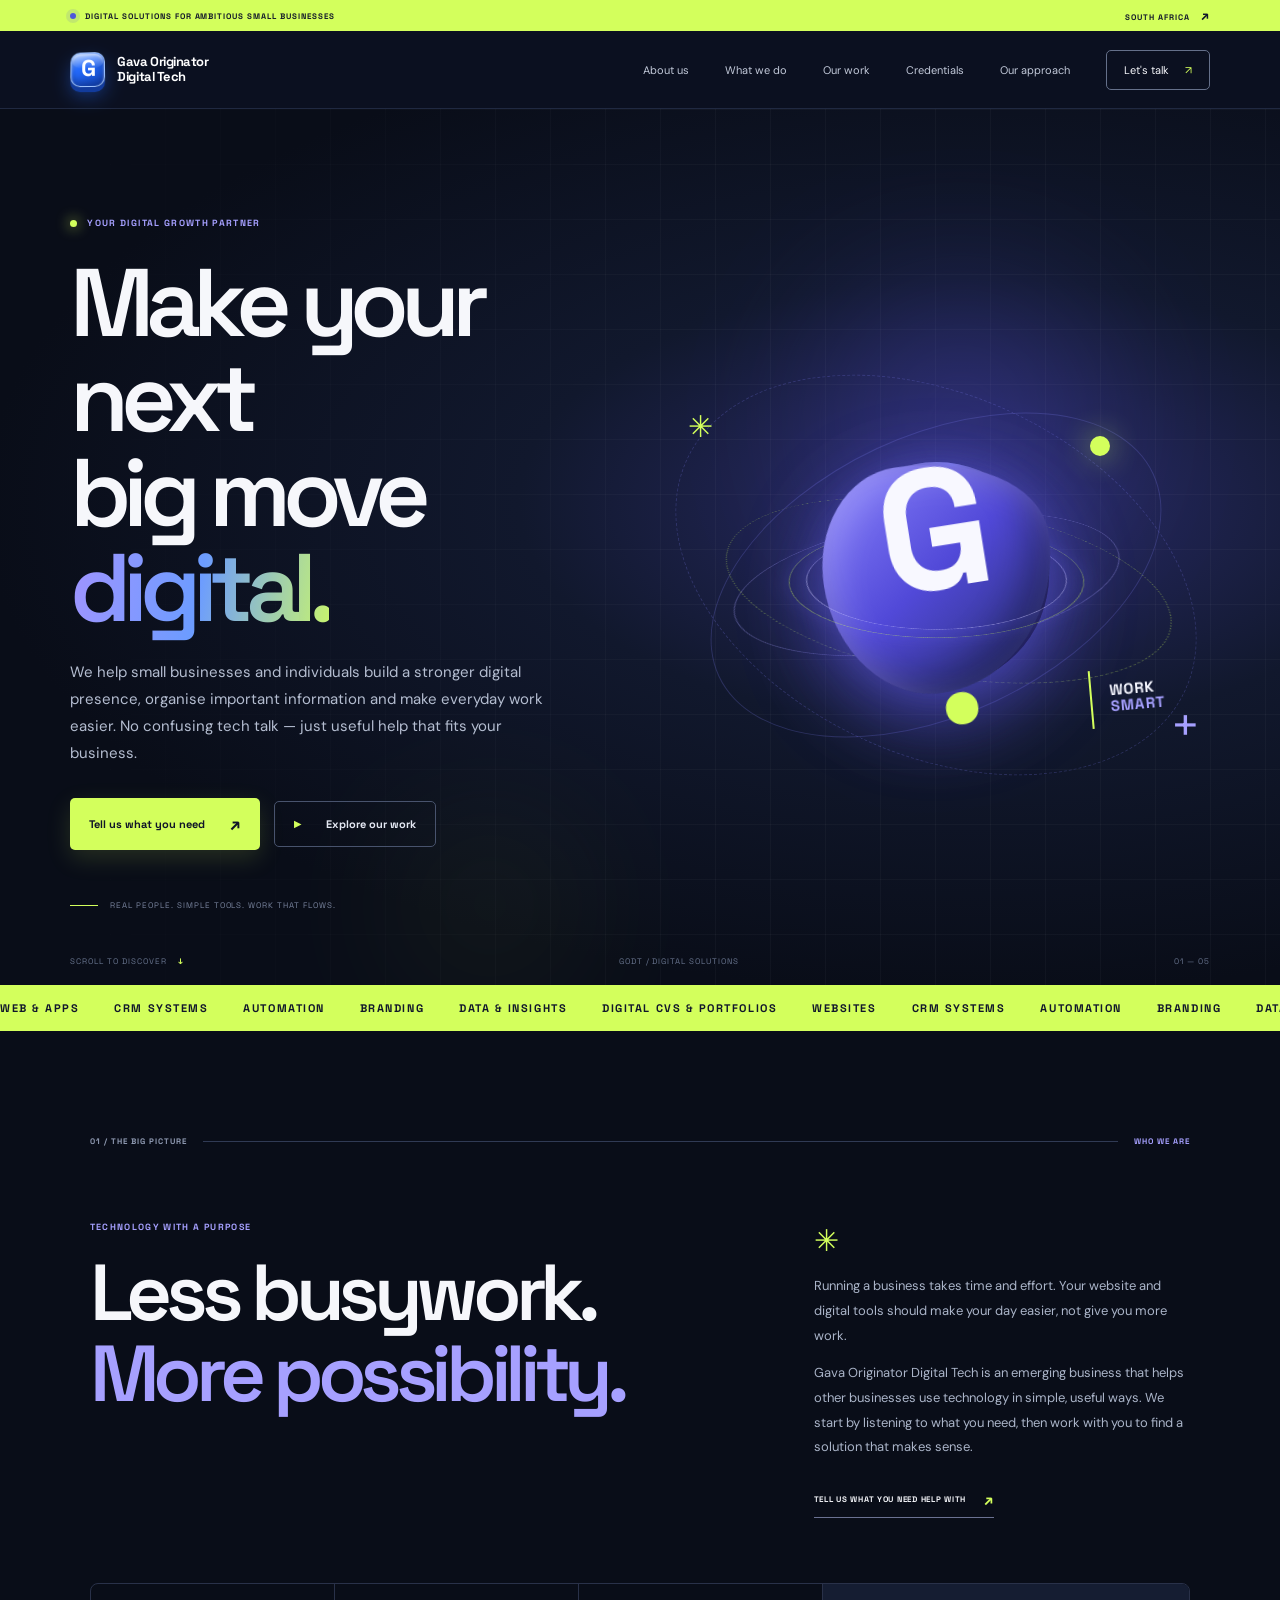
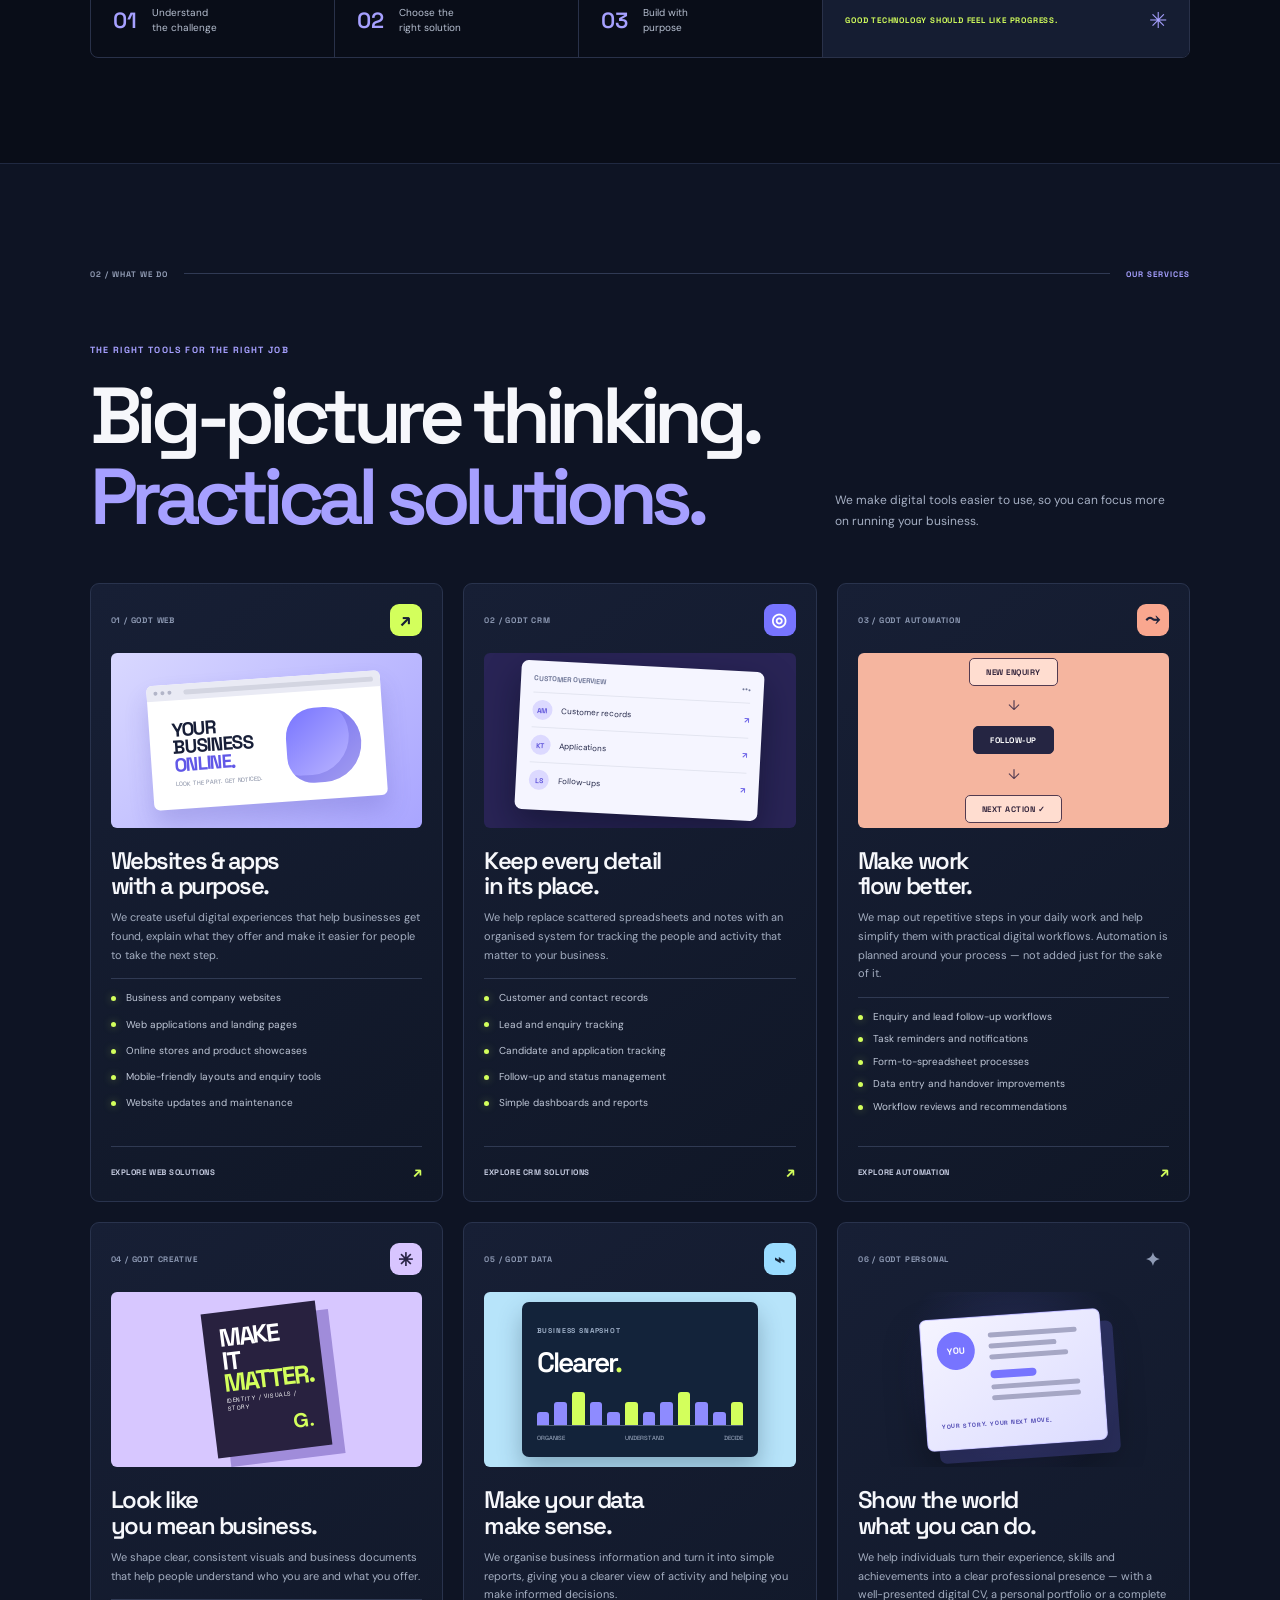
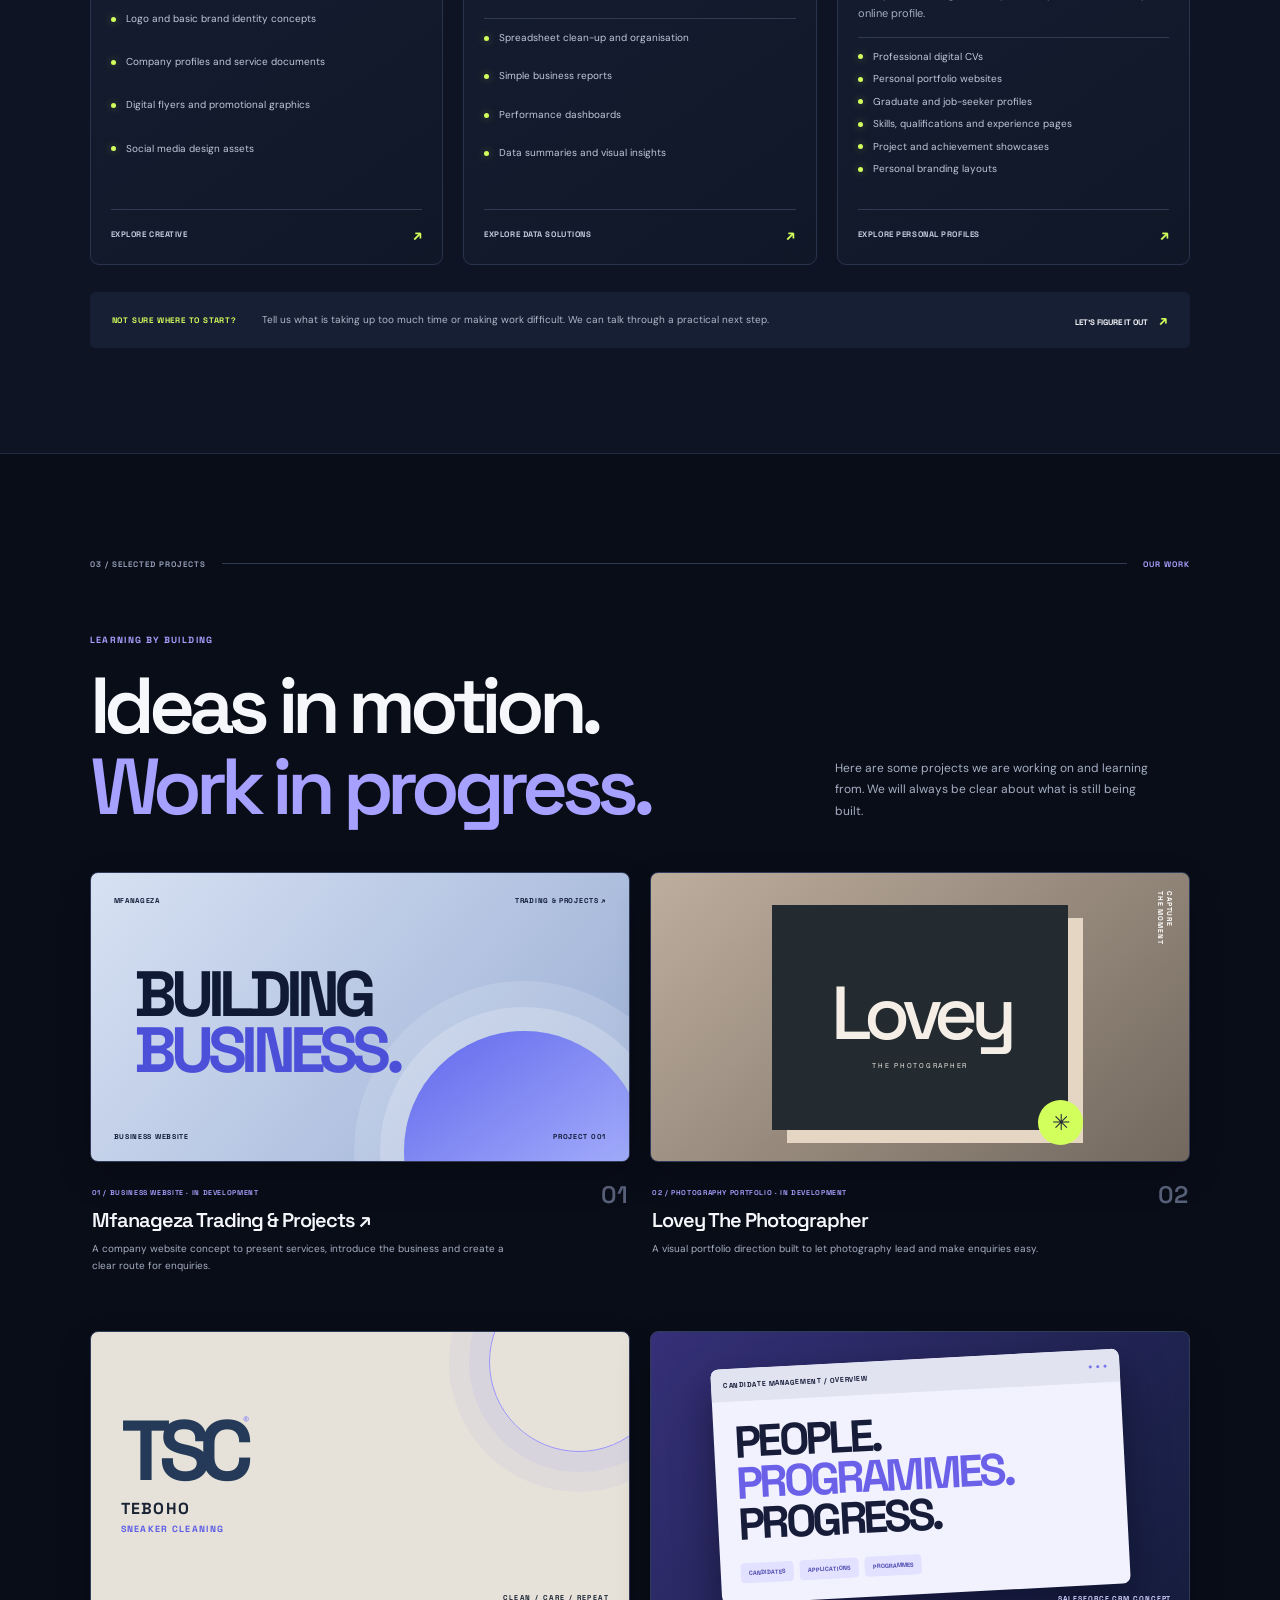
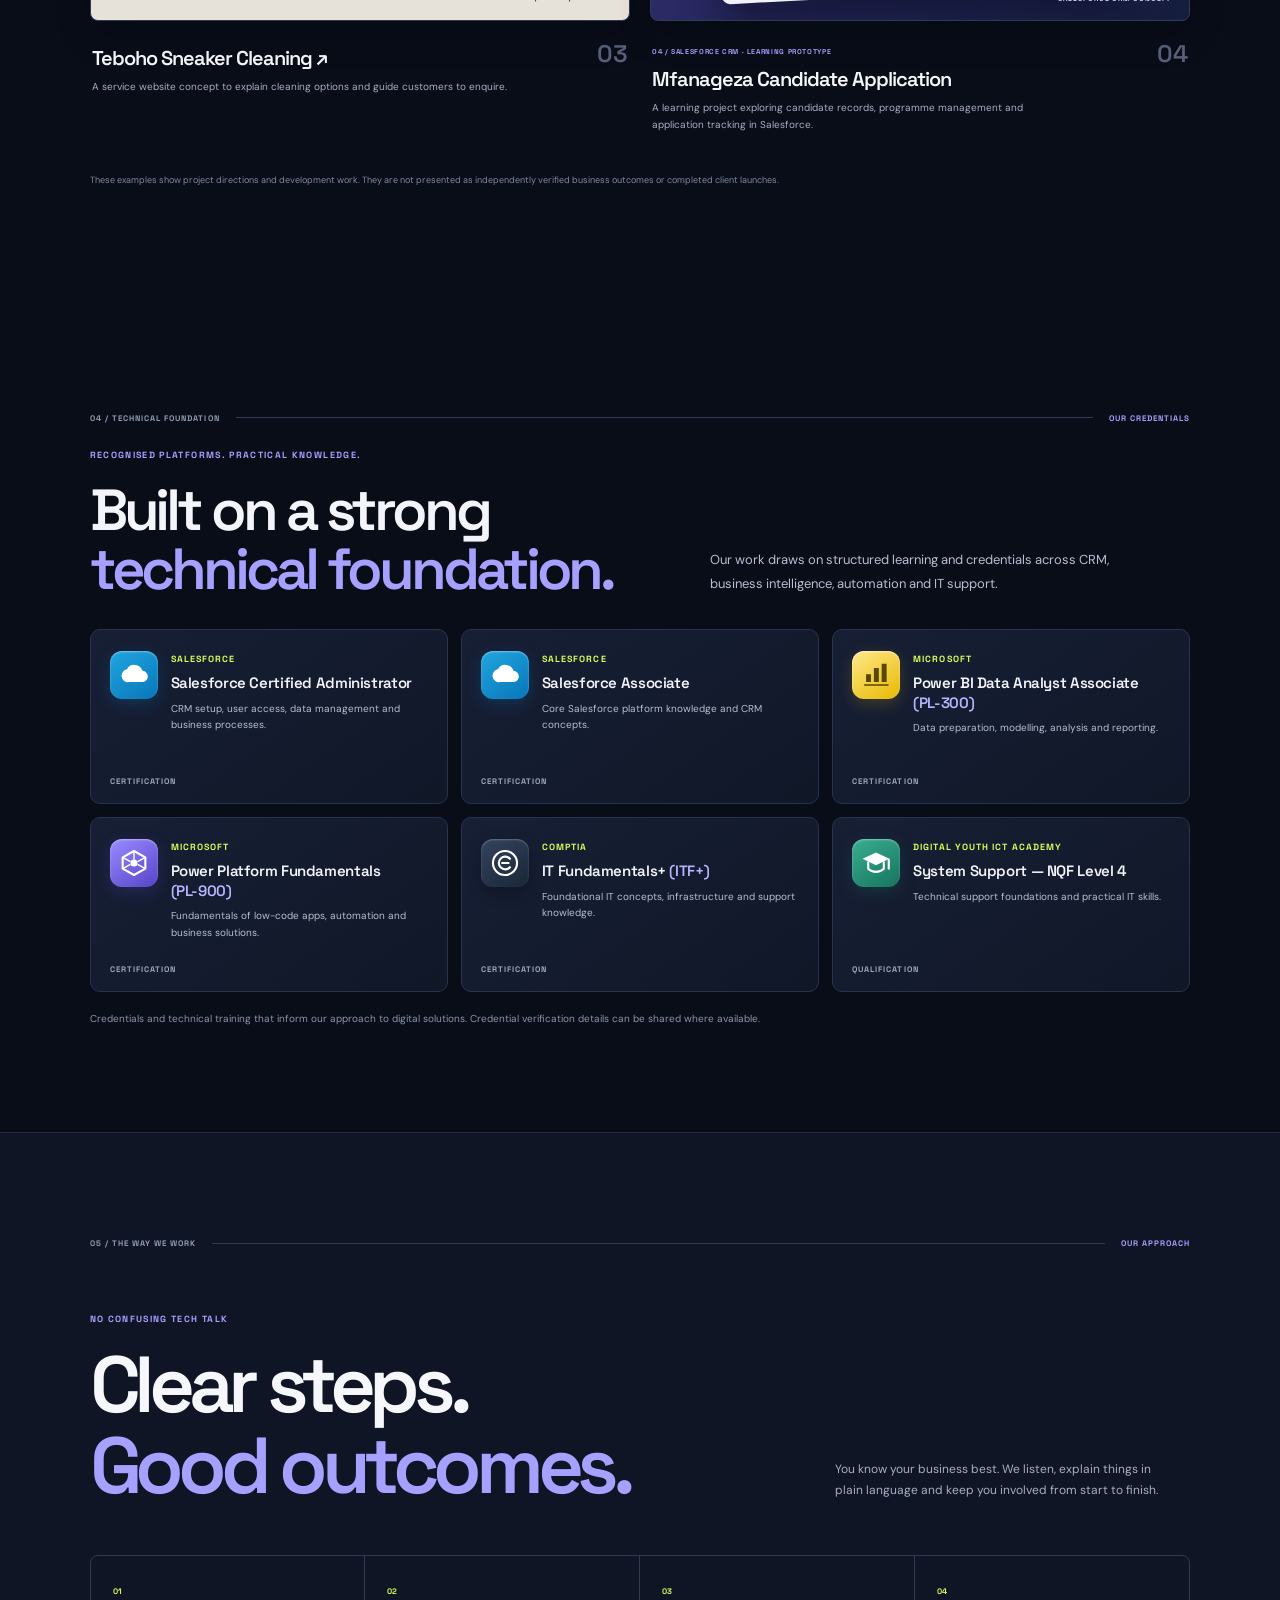
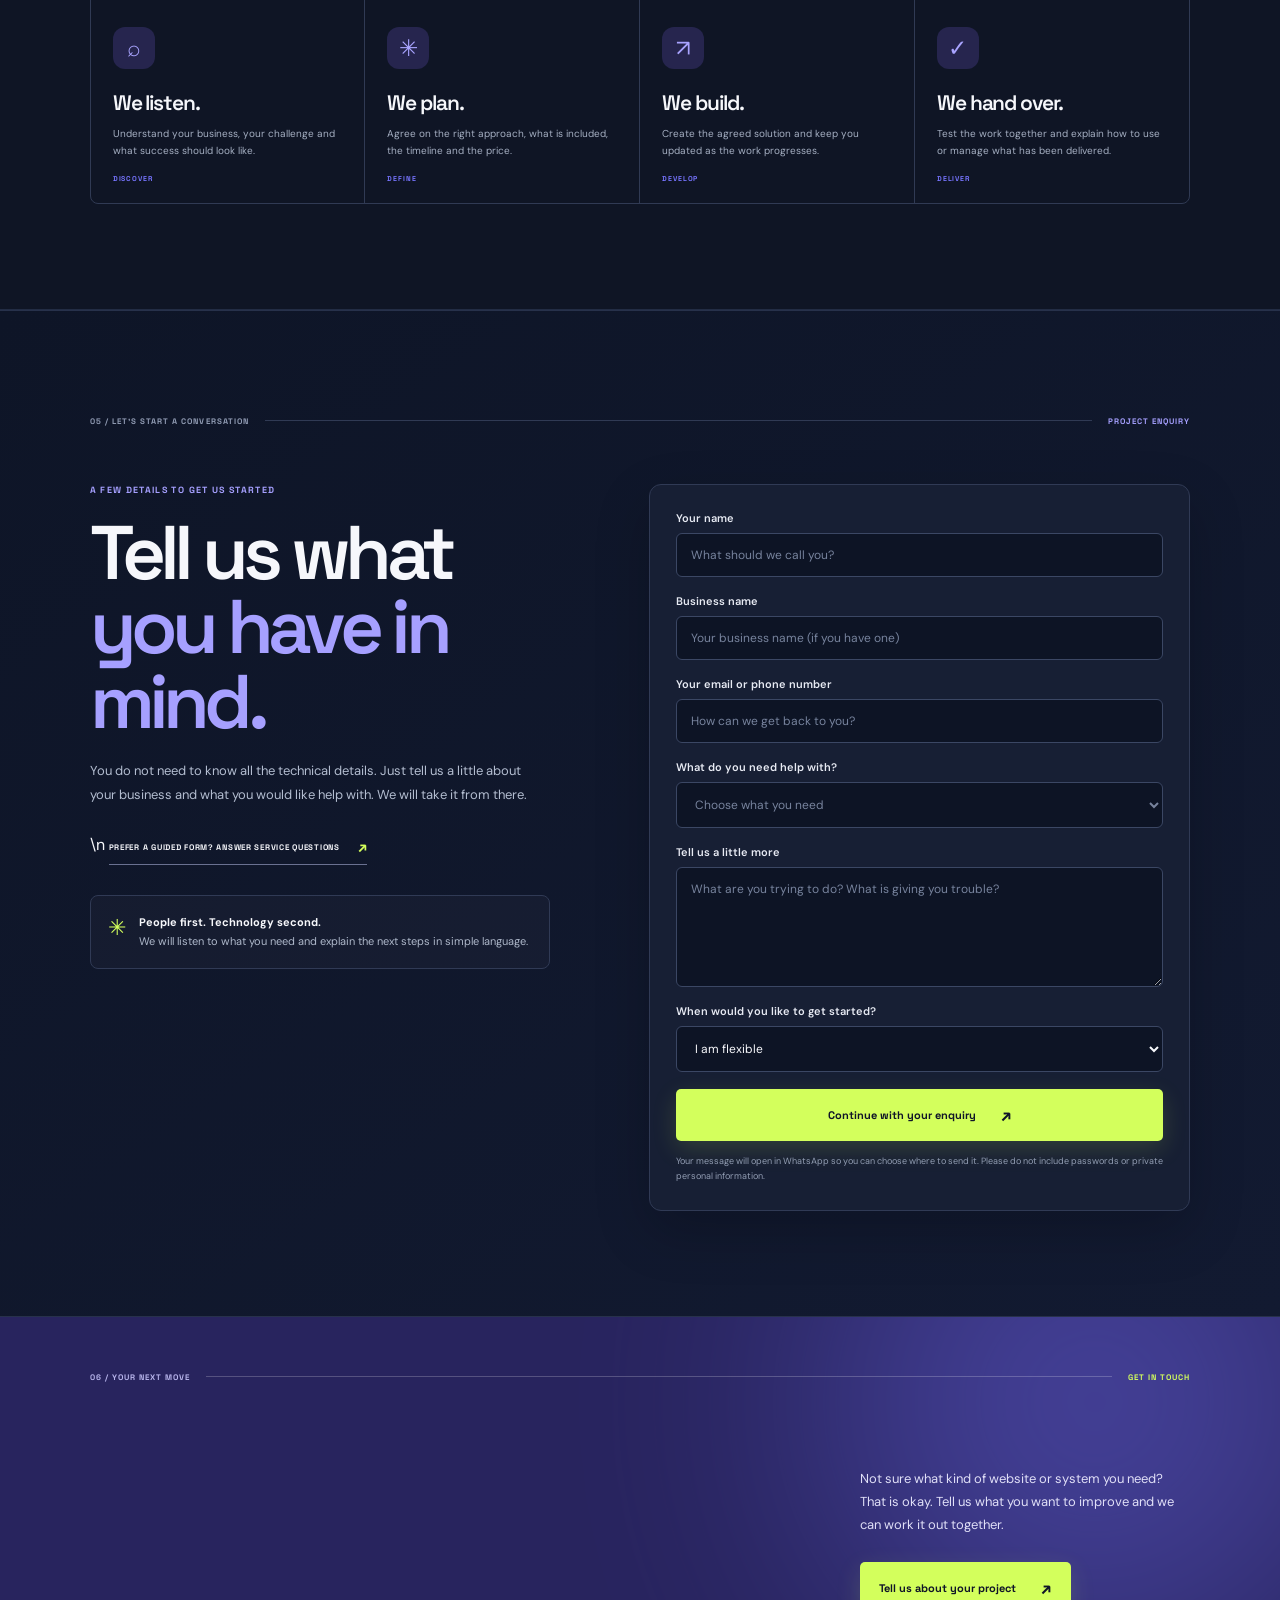
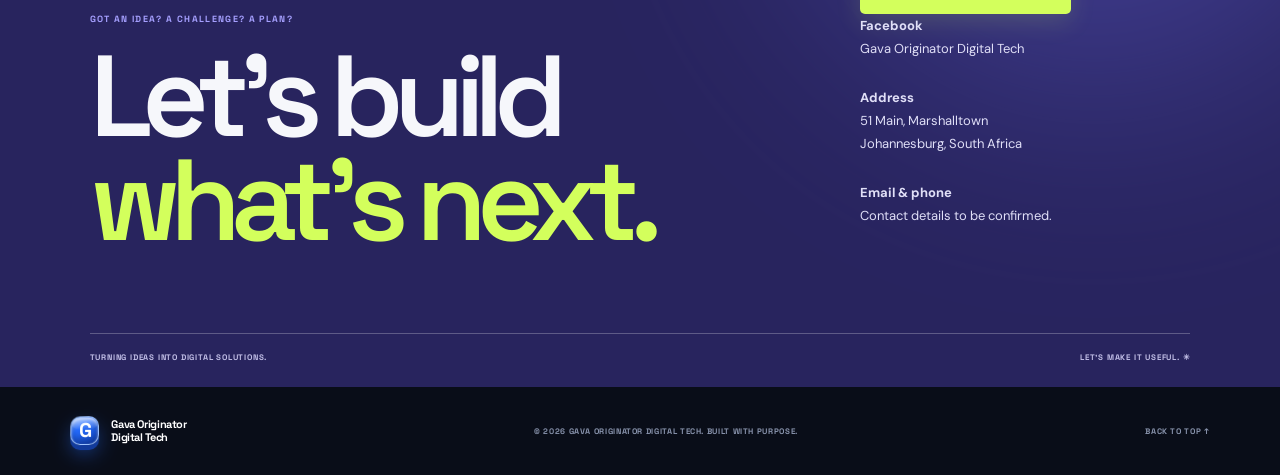
==== commit 9e39a311: "Remove star separators from services ticker" ====
--- a/index.html
+++ b/index.html
@@ -51,7 +51,7 @@
       <div class="hero-bottomline"><span>SCROLL TO DISCOVER <b>↓</b></span><span>GODT / DIGITAL SOLUTIONS</span><span>01 — 05</span></div>
     </section>
 
-    <section class="ticker" aria-label="Gava Originator Digital Tech services"><div class="ticker-track"><span>WEB & APPS</span><b>✳</b><span>CRM SYSTEMS</span><b>✳</b><span>AUTOMATION</span><b>✳</b><span>BRANDING</span><b>✳</b><span>DATA & INSIGHTS</span><b>✳</b><span>DIGITAL CVS & PORTFOLIOS</span><b>✳</b><span>WEBSITES</span><b>✳</b><span>CRM SYSTEMS</span><b>✳</b><span>AUTOMATION</span><b>✳</b><span>BRANDING</span><b>✳</b><span>DATA & INSIGHTS</span><b>✳</b></div></section>
+    <section class="ticker" aria-label="Gava Originator Digital Tech services"><div class="ticker-track"><span>WEB & APPS</span><span>CRM SYSTEMS</span><span>AUTOMATION</span><span>BRANDING</span><span>DATA & INSIGHTS</span><span>DIGITAL CVS & PORTFOLIOS</span><span>WEBSITES</span><span>CRM SYSTEMS</span><span>AUTOMATION</span><span>BRANDING</span><span>DATA & INSIGHTS</span></div></section>
 
     <section class="intro section-wrap" id="about">
       <div class="section-kicker"><span>01 / THE BIG PICTURE</span><span class="kicker-line"></span><span>WHO WE ARE</span></div>
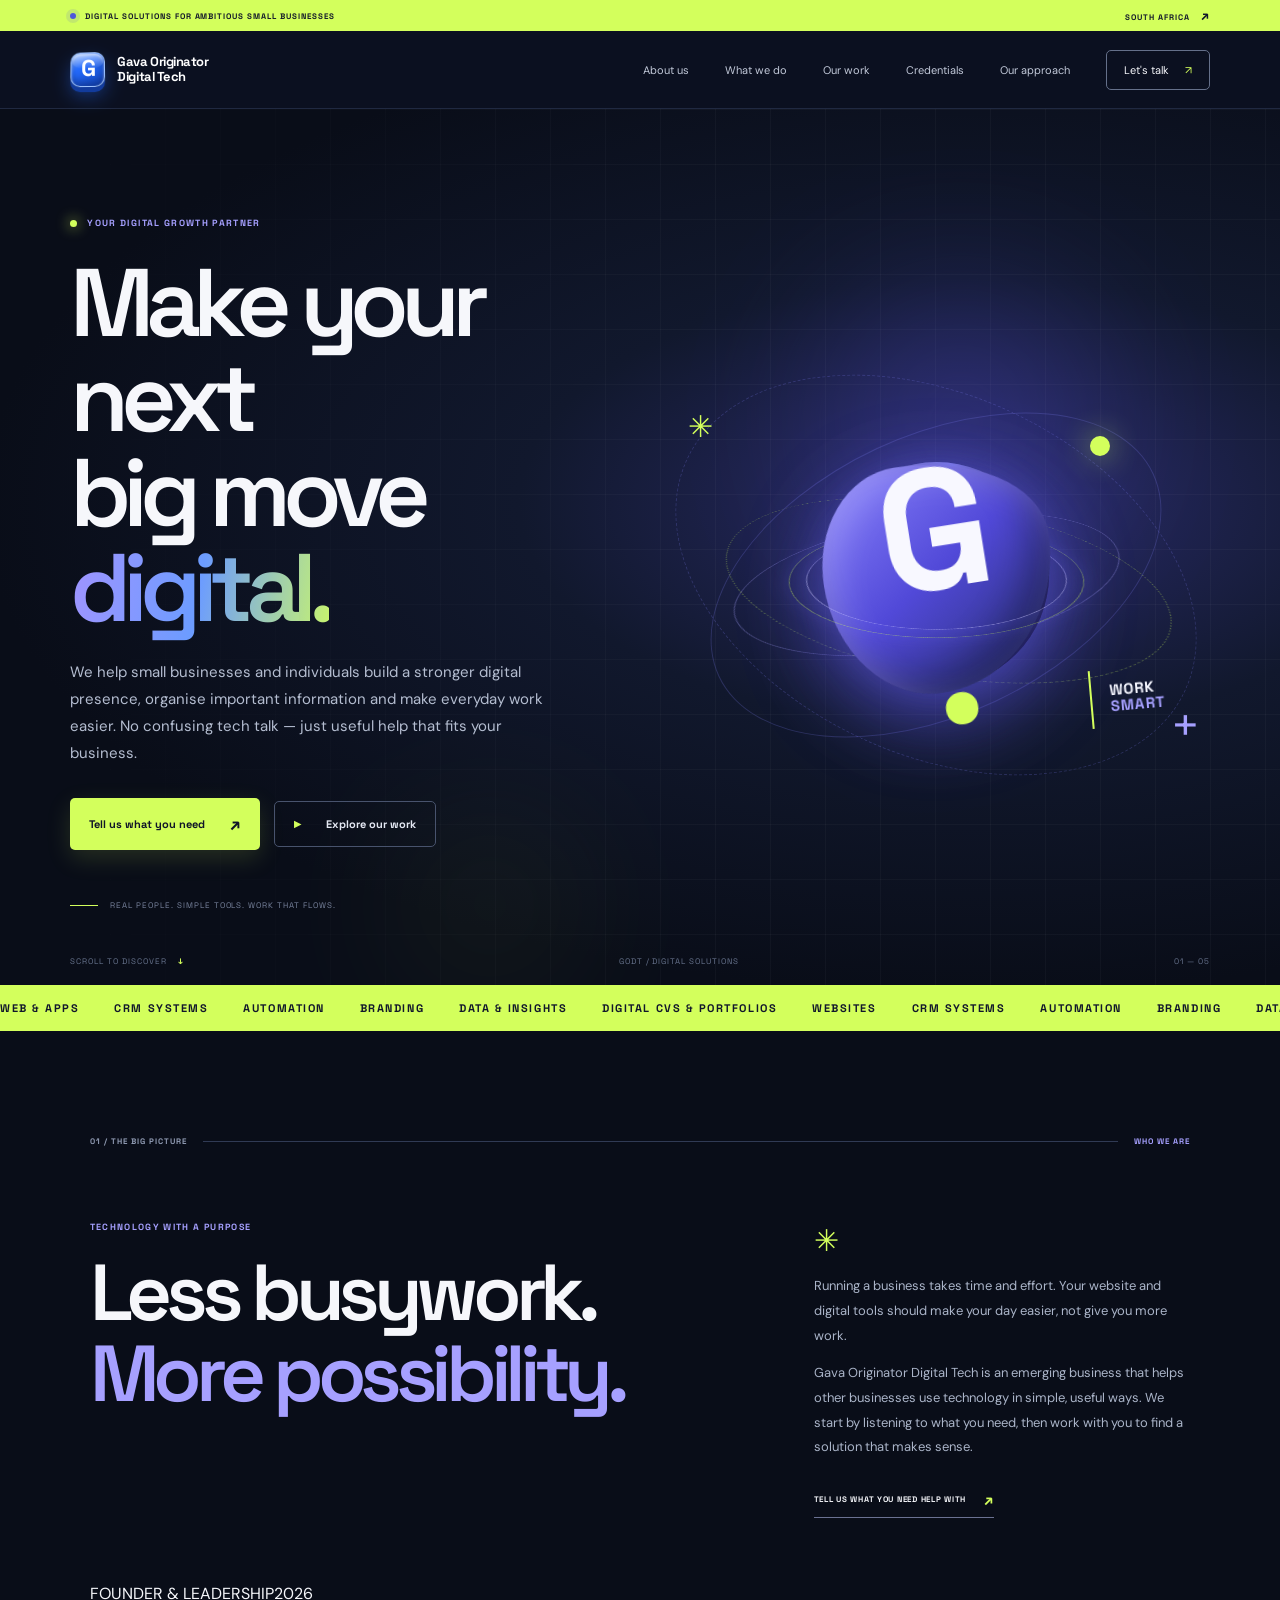
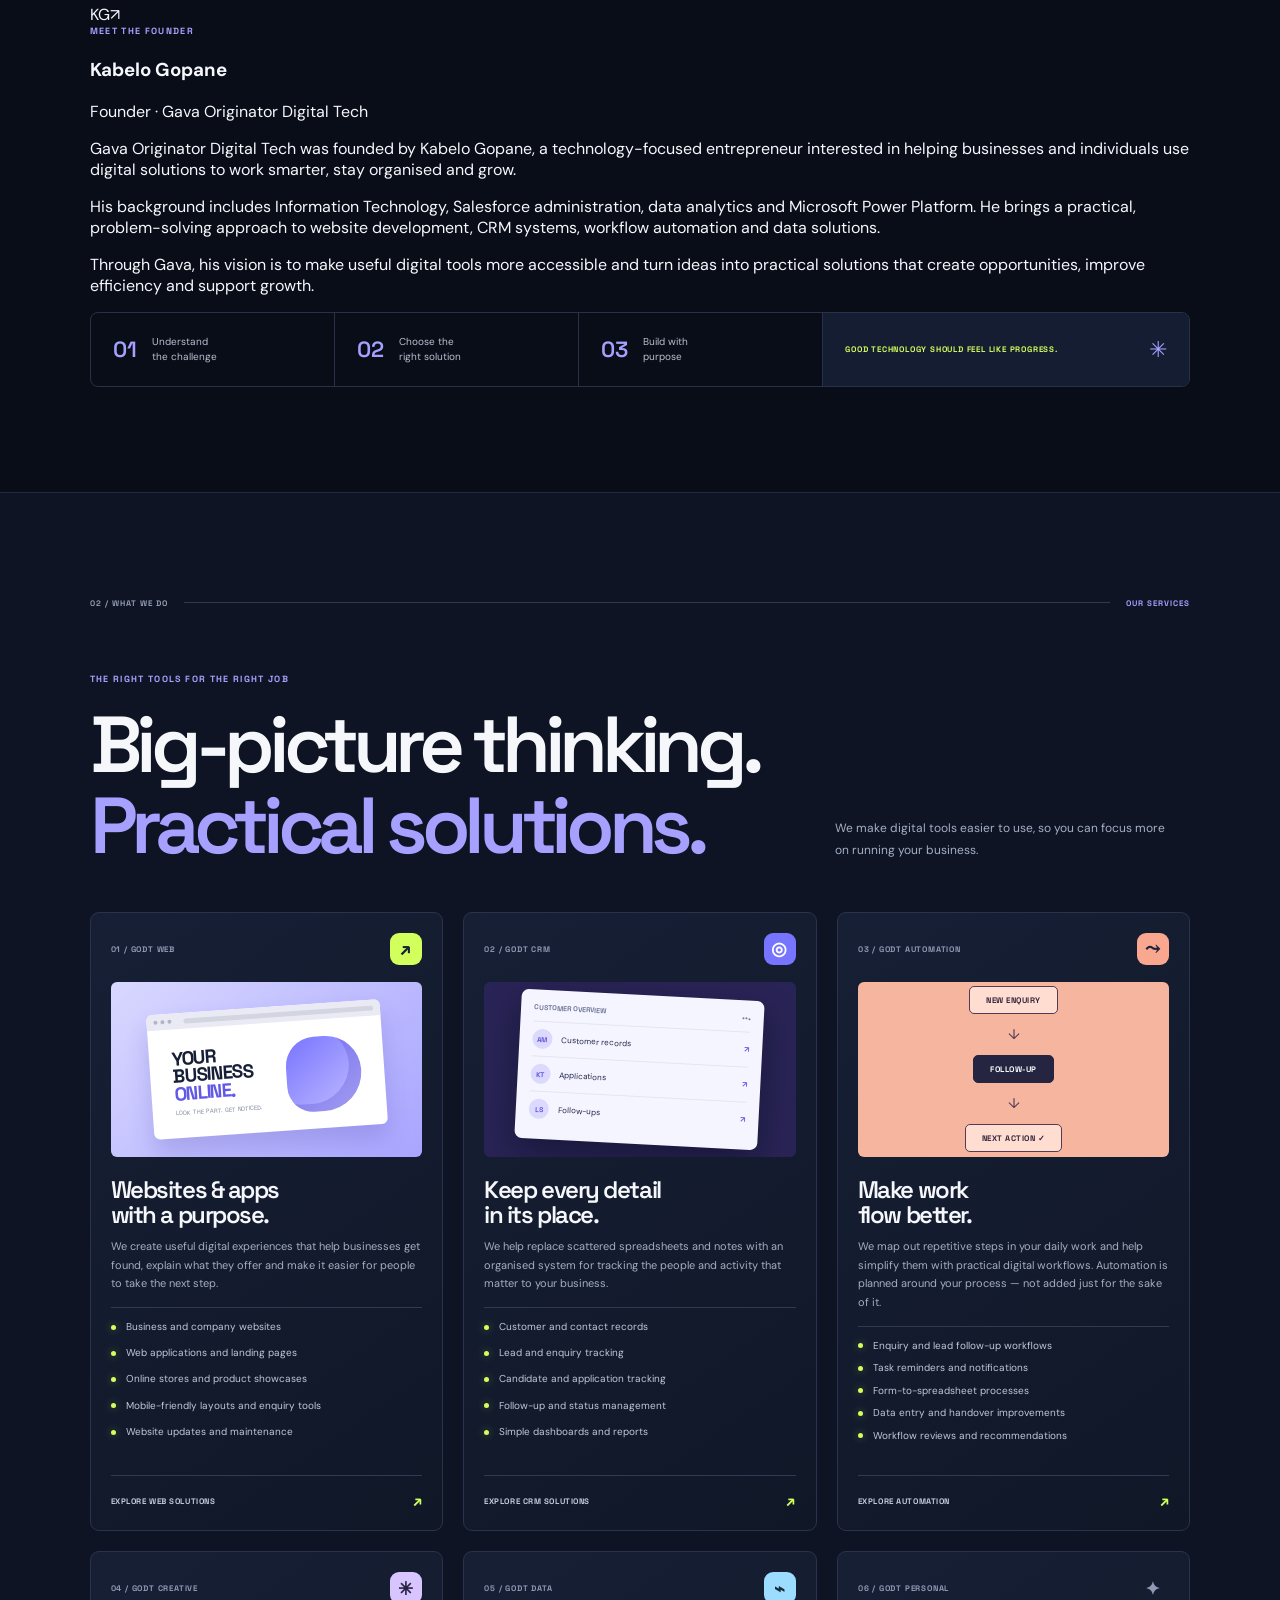
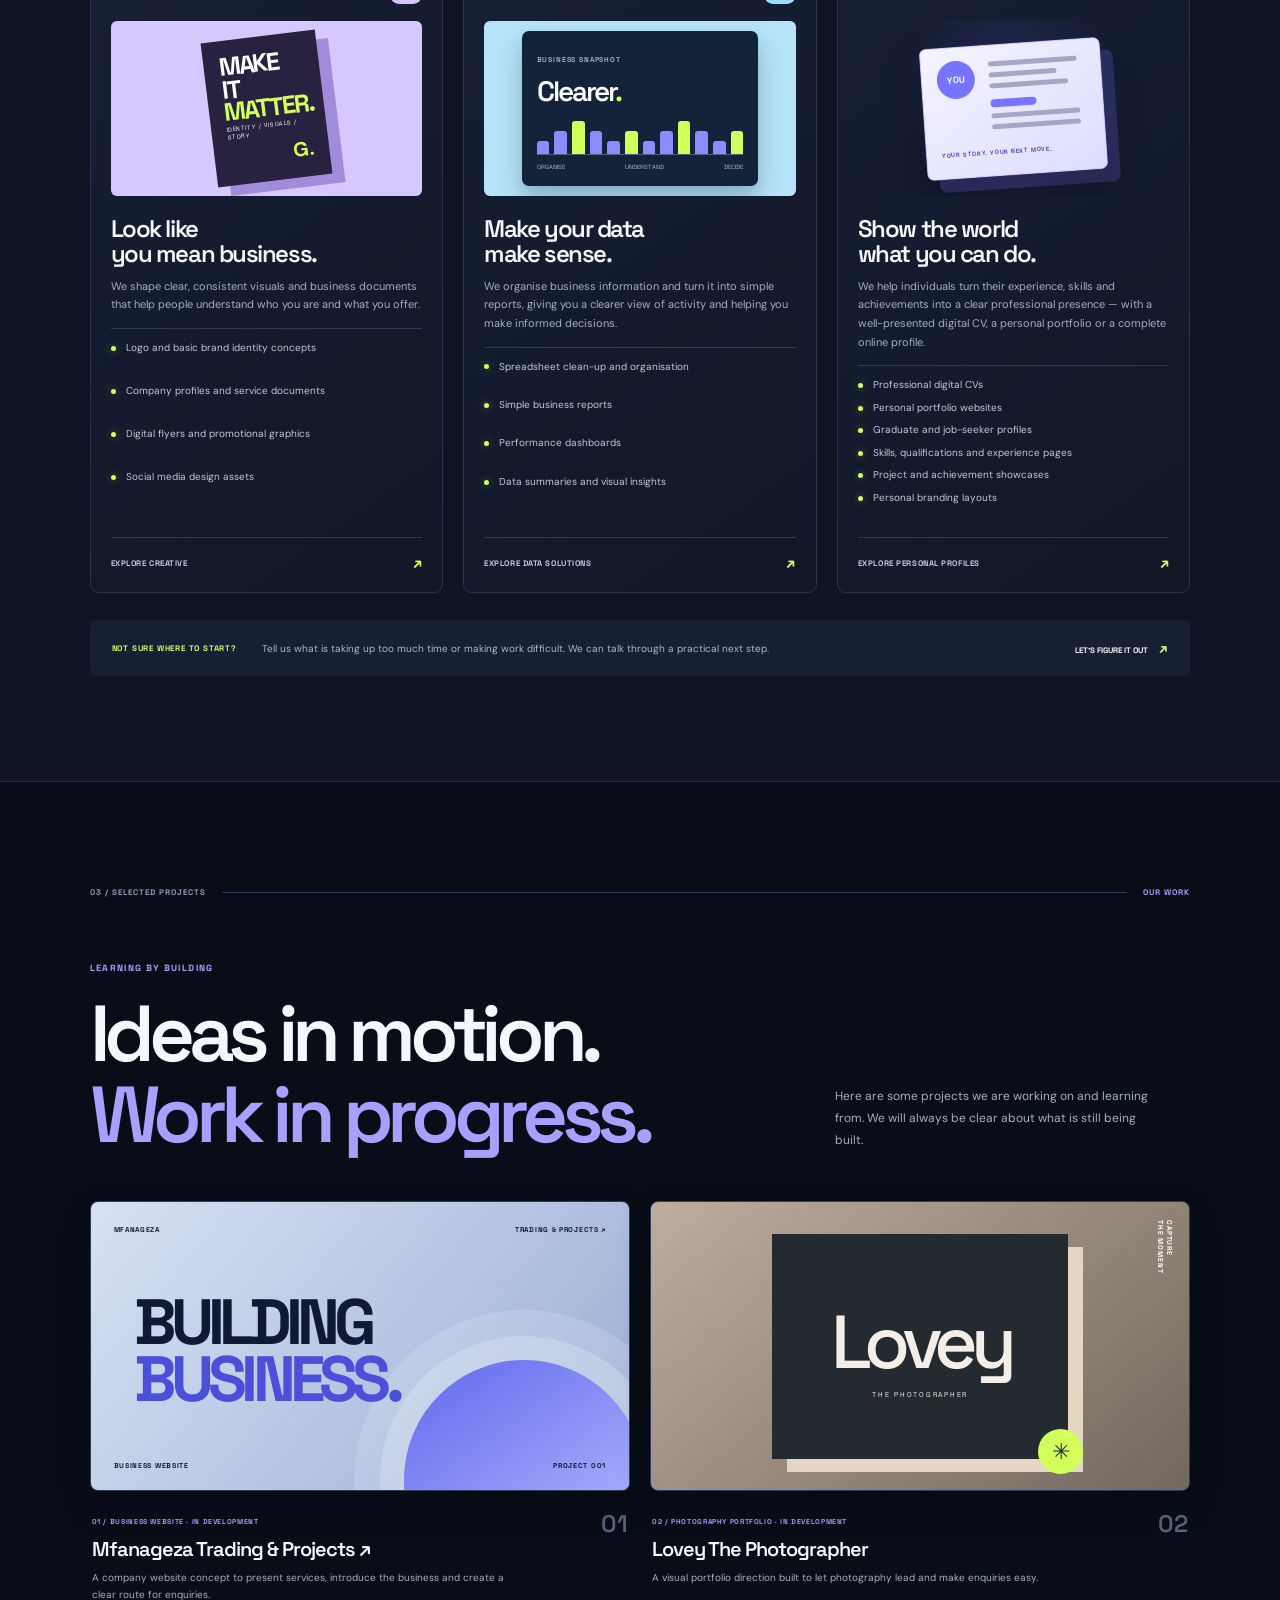
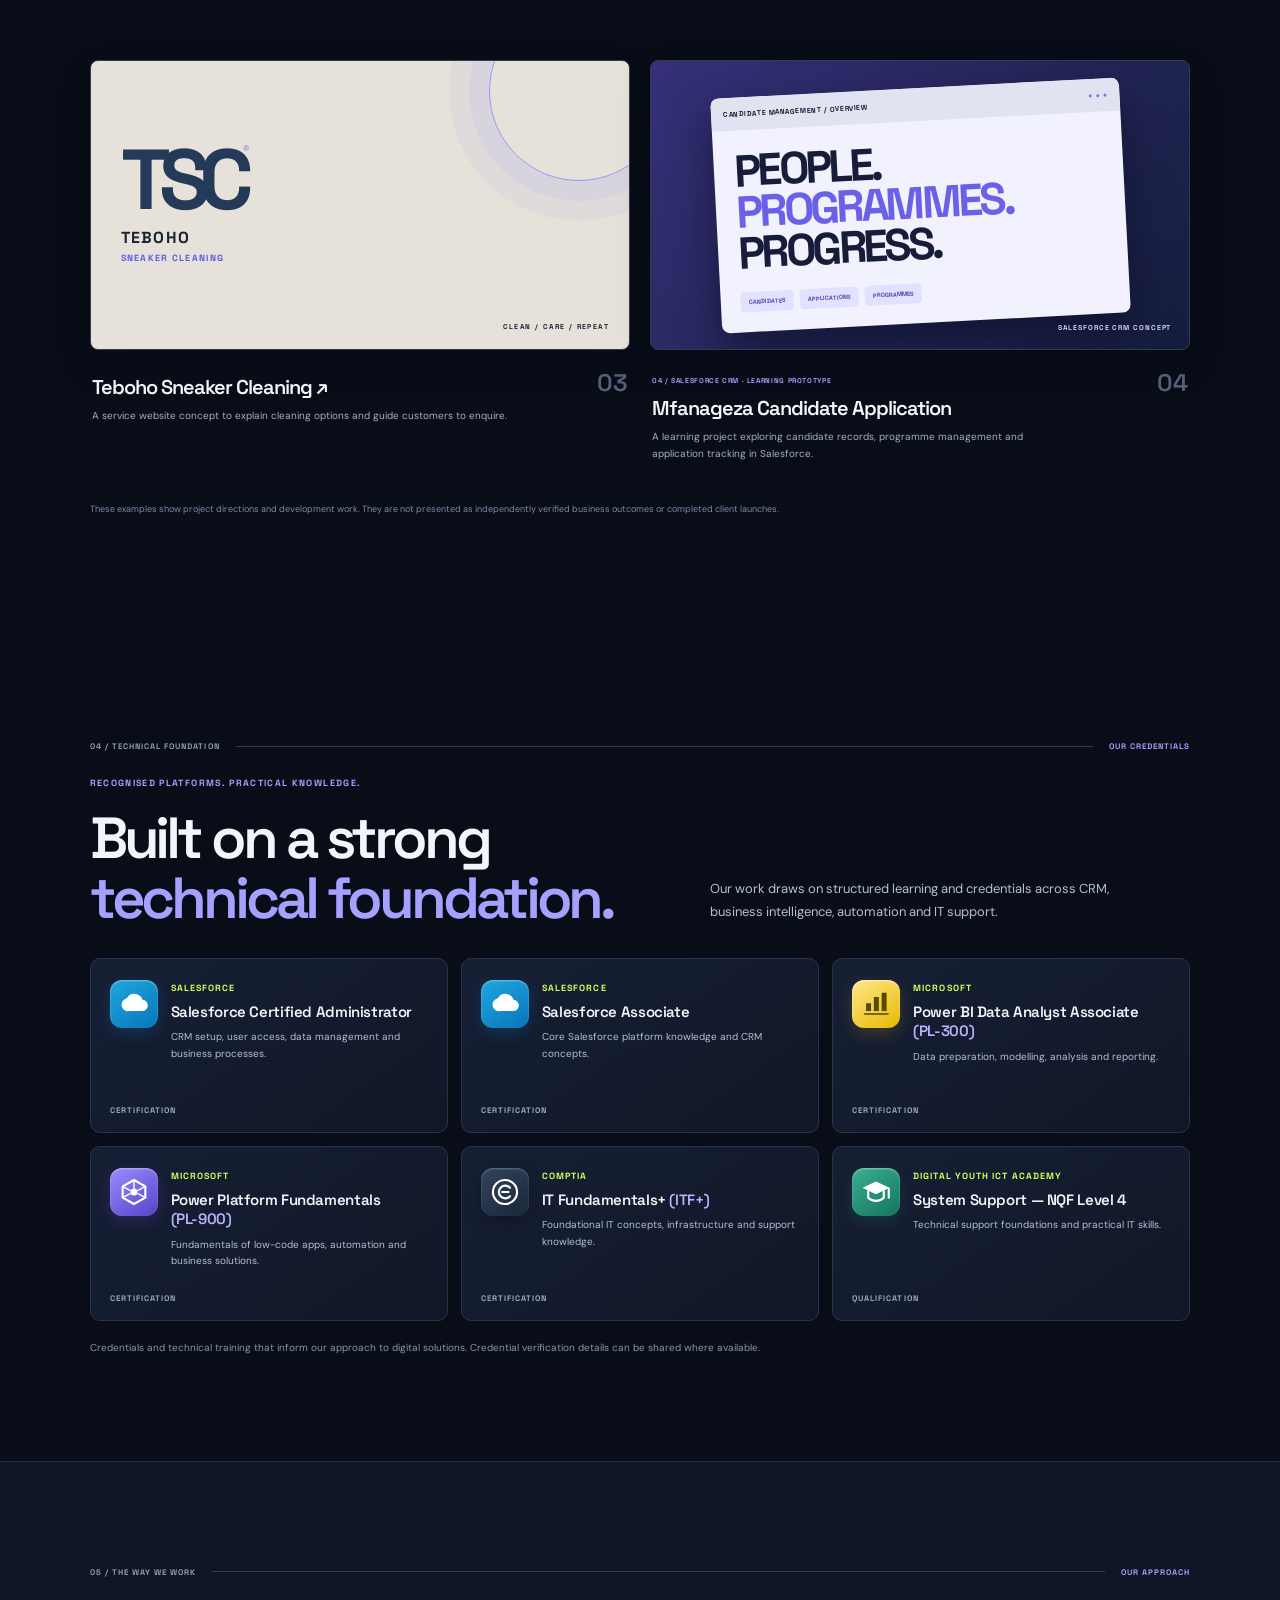
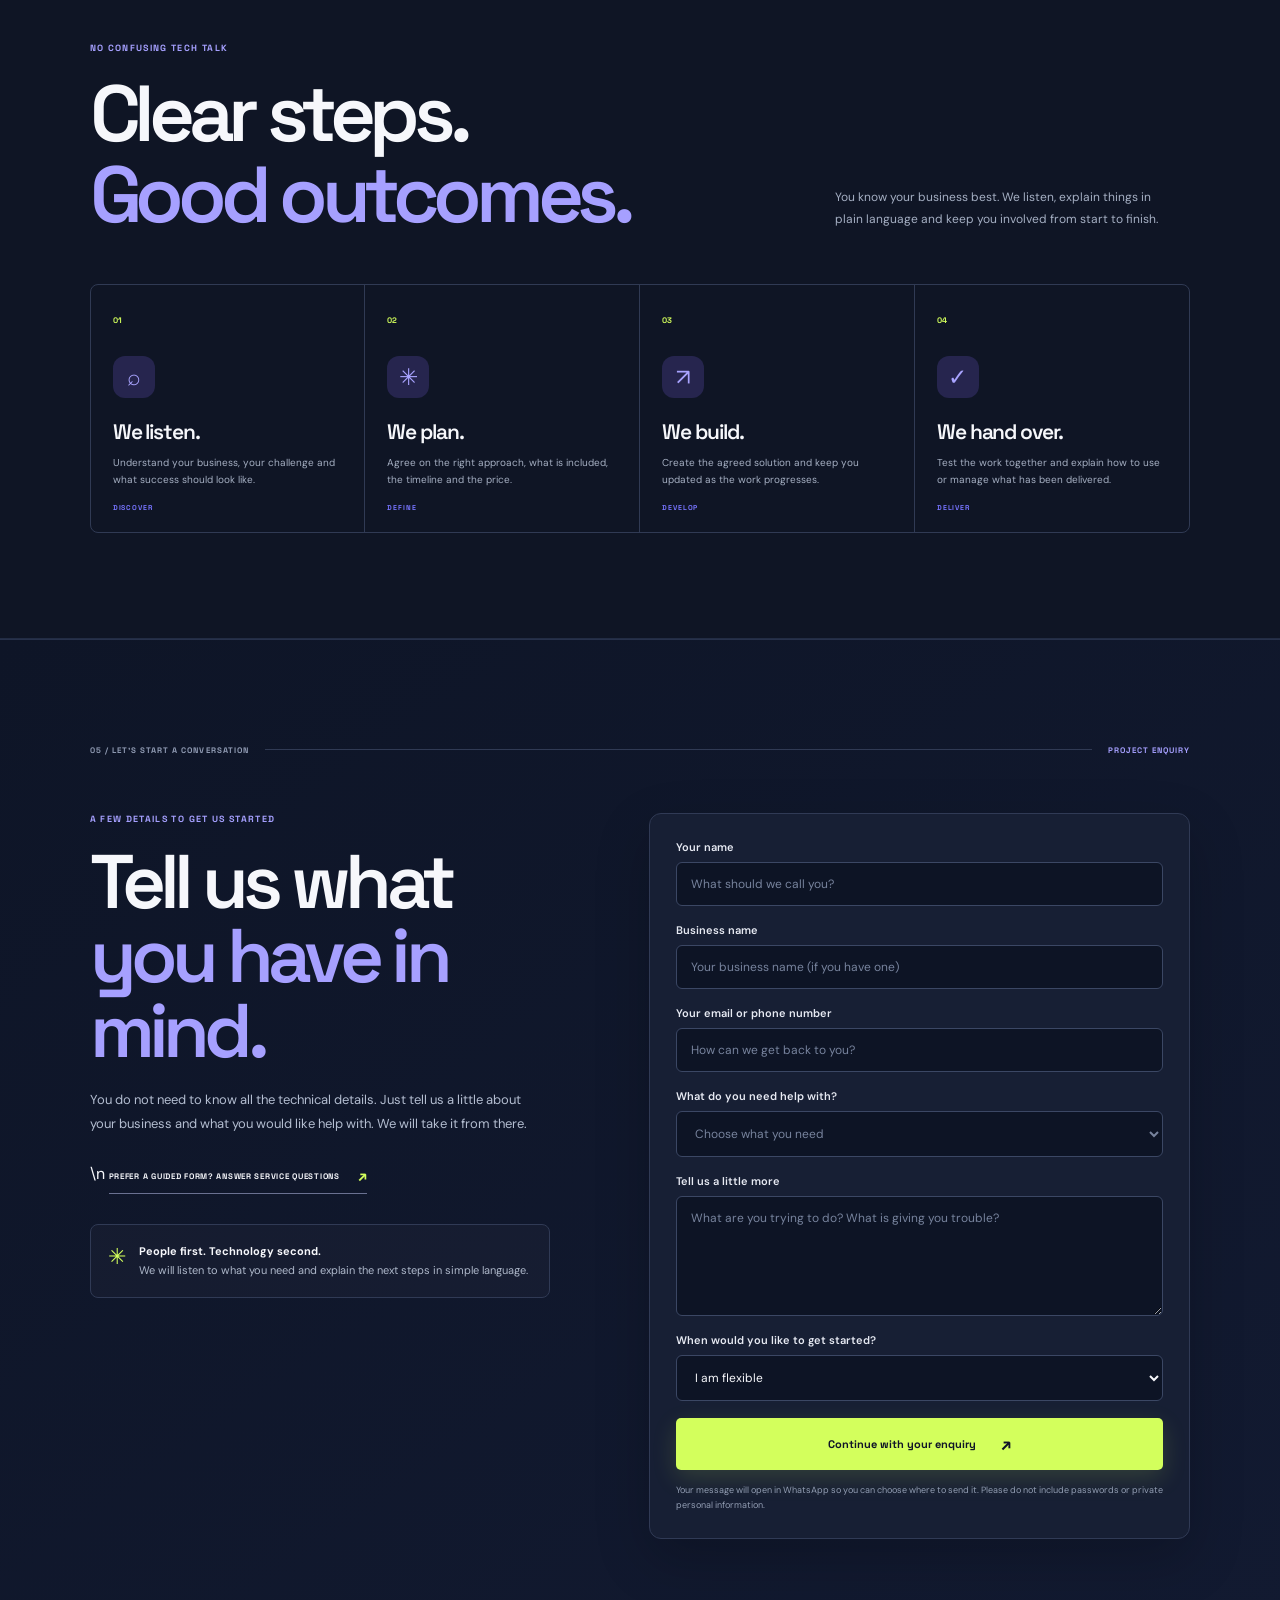
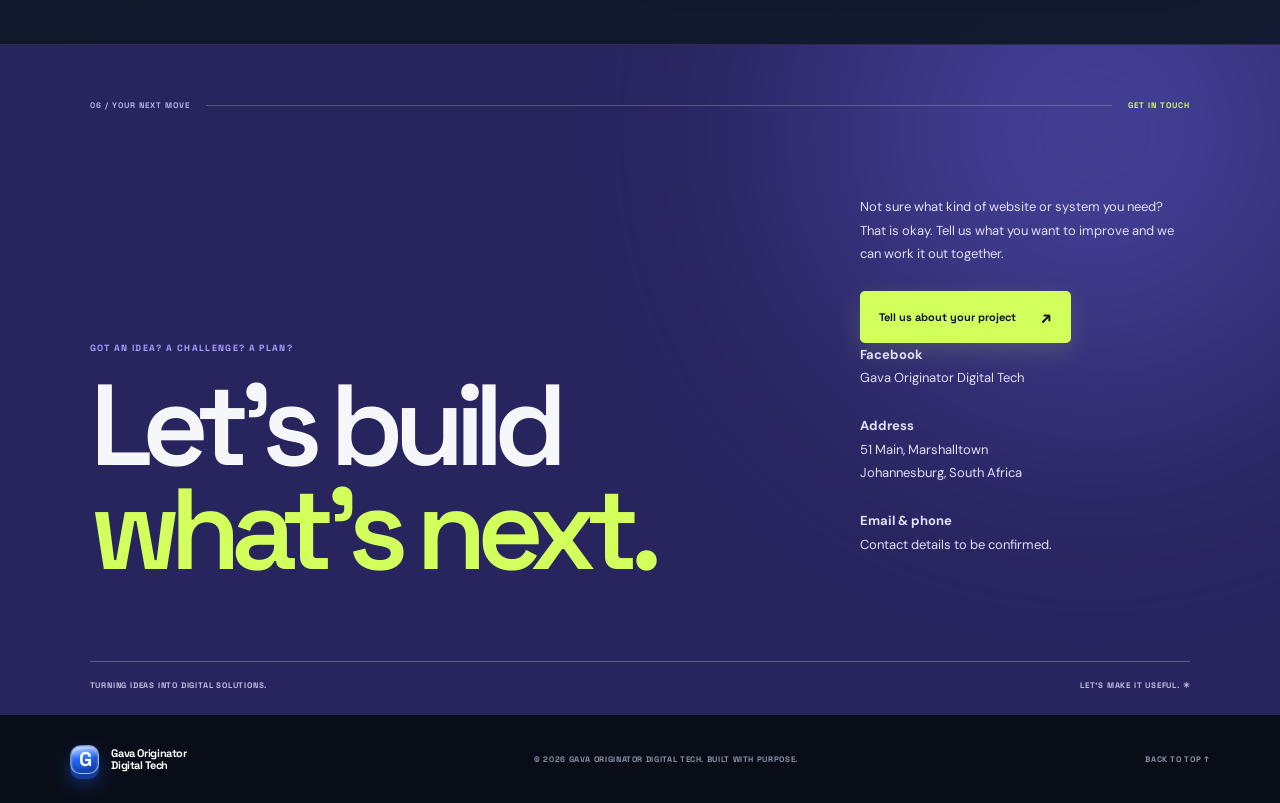
==== commit 8897c70d: "Add founder profile for Kabelo Gopane" ====
--- a/index.html
+++ b/index.html
@@ -58,6 +58,21 @@
       <div class="intro-layout">
         <div><p class="mini-label">TECHNOLOGY WITH A PURPOSE</p><h2>Less busywork.<br><span class="text-purple">More possibility.</span></h2></div>
         <div class="intro-text"><div class="intro-symbol">✳</div><p>Running a business takes time and effort. Your website and digital tools should make your day easier, not give you more work.</p><p>Gava Originator Digital Tech is an emerging business that helps other businesses use technology in simple, useful ways. We start by listening to what you need, then work with you to find a solution that makes sense.</p><a class="arrow-link" href="#contact">TELL US WHAT YOU NEED HELP WITH <span>↗</span></a></div>
+      </div>
+
+      <div class="founder-profile">
+        <div class="founder-profile-label"><span>FOUNDER & LEADERSHIP</span><span>2026</span></div>
+        <div class="founder-profile-content">
+          <div class="founder-initials" aria-hidden="true">KG<span>↗</span></div>
+          <div class="founder-profile-copy">
+            <p class="mini-label">MEET THE FOUNDER</p>
+            <h3>Kabelo Gopane</h3>
+            <p class="founder-role">Founder · Gava Originator Digital Tech</p>
+            <p>Gava Originator Digital Tech was founded by Kabelo Gopane, a technology-focused entrepreneur interested in helping businesses and individuals use digital solutions to work smarter, stay organised and grow.</p>
+            <p>His background includes Information Technology, Salesforce administration, data analytics and Microsoft Power Platform. He brings a practical, problem-solving approach to website development, CRM systems, workflow automation and data solutions.</p>
+            <p>Through Gava, his vision is to make useful digital tools more accessible and turn ideas into practical solutions that create opportunities, improve efficiency and support growth.</p>
+          </div>
+        </div>
       </div>
 
       <div class="value-strip"><div><b>01</b><span>Understand<br>the challenge</span></div><div><b>02</b><span>Choose the<br>right solution</span></div><div><b>03</b><span>Build with<br>purpose</span></div><div class="value-highlight"><span>GOOD TECHNOLOGY SHOULD FEEL LIKE PROGRESS.</span><span>✳</span></div></div>
--- a/style.css
+++ b/style.css
@@ -4,7 +4,7 @@
 .site-header{height:78px;padding:0 5.5vw;display:flex;align-items:center;justify-content:space-between;background:#0b1020;border-bottom:1px solid #202941;position:sticky;top:0;z-index:100}.brand{display:flex;align-items:center;gap:9px}.brand-mark{width:35px;height:35px;display:grid;place-items:center;border-radius:10px;background:var(--lime);color:#101528;font:700 23px var(--display);letter-spacing:-.1em}.brand-mark span{color:#5d54ec}.brand-name{font:700 17px var(--display);letter-spacing:-.07em}.brand-name span{color:var(--purple2)}.nav{display:flex;align-items:center;gap:clamp(18px,2.8vw,39px)}.nav>a{font-size:11px;color:#c2c9d9;transition:color .2s}.nav>a:hover,.nav>a.active{color:var(--lime)}.nav .nav-cta{padding:12px 17px;border:1px solid #65708a;border-radius:5px;color:var(--white)}.nav-cta span{color:var(--lime);margin-left:13px}.menu-toggle{display:none}
 .hero{min-height:680px;position:relative;overflow:hidden;padding:80px 5.5vw 25px;background:radial-gradient(ellipse at 76% 45%,#292b68 0%,#11182d 33%,#090d18 72%)}.hero:before{content:"";position:absolute;inset:0;background-image:linear-gradient(#ffffff08 1px,transparent 1px),linear-gradient(90deg,#ffffff08 1px,transparent 1px);background-size:55px 55px;mask-image:linear-gradient(90deg,transparent,#000 55%,#000)}.hero-grid{position:relative;z-index:2;max-width:1300px;margin:auto;display:grid;grid-template-columns:1fr 1fr;align-items:center;gap:4%}.hero-content{padding:28px 0 50px}.eyebrow,.mini-label{font:700 9px var(--display);letter-spacing:.15em;color:var(--purple2)}.eyebrow{display:flex;align-items:center;gap:10px}.eyebrow-dot{width:7px;height:7px;border-radius:50%;background:var(--lime);box-shadow:0 0 14px var(--lime)}.hero h1{font:600 clamp(62px,7.5vw,104px)/.99 var(--display);letter-spacing:-.085em;margin:27px 0 23px}.gradient-text{background:linear-gradient(100deg,#9a95ff 8%,#6c9cff 50%,#d3ff5c 105%);-webkit-background-clip:text;background-clip:text;color:transparent}.hero-lead{max-width:480px;font-size:15px;line-height:1.8;color:#b4bdd0}.hero-buttons{display:flex;align-items:center;gap:14px;margin-top:31px;flex-wrap:wrap}.btn{display:inline-flex;align-items:center;justify-content:center;gap:25px;padding:15px 19px;border-radius:5px;font:700 11px var(--display);transition:transform .2s,box-shadow .2s}.btn:hover{transform:translateY(-3px)}.btn-lime{background:var(--lime);color:#101528;box-shadow:0 8px 25px #d3ff5c25}.btn-lime span{font-size:17px}.btn-ghost{border:1px solid #48536d;color:#e4e8f3}.play-icon{font-size:9px;color:var(--lime)}.hero-note{display:flex;align-items:center;gap:12px;margin-top:50px;color:#79849e;font:8px var(--display);letter-spacing:.12em}.note-line{width:28px;height:1px;background:var(--lime)}
 .hero-visual{height:475px;position:relative;display:grid;place-items:center}.visual-orbit{position:absolute;border:1px solid #8584ff38;border-radius:50%;transform:rotate(-25deg)}.orbit-a{width:480px;height:280px}.orbit-b{width:550px;height:360px;transform:rotate(25deg);border-style:dashed}.dashboard{width:min(100%,490px);position:relative;z-index:2;background:#f0f2fa;color:#19223b;border-radius:12px;overflow:hidden;box-shadow:0 30px 100px #0009,0 0 0 1px #ffffff4a;transform:rotate(-3deg)}.dash-top{height:39px;background:#e2e5f0;display:flex;align-items:center;gap:12px;padding:0 15px;color:#778099;font:8px var(--display);letter-spacing:.1em}.window-dots{display:flex;gap:4px}.window-dots i{width:6px;height:6px;background:#aab0c2;border-radius:50%}.window-dots i:first-child{background:#ff8d83}.window-dots i:nth-child(2){background:#f6c85e}.window-dots i:nth-child(3){background:#79c9a5}.dash-menu{margin-left:auto}.dash-body{padding:25px}.dash-greeting{display:flex;justify-content:space-between;align-items:center}.dash-greeting small{font:700 8px var(--display);letter-spacing:.13em;color:#7c84a0}.dash-greeting h3{font:600 34px/.98 var(--display);letter-spacing:-.07em;margin:10px 0 20px}.dash-greeting h3 span{color:#6259e9}.dash-avatar{width:44px;height:44px;border-radius:14px;background:#d8d5ff;color:#5148ce;display:grid;place-items:center;font:700 21px var(--display)}.dash-stats{display:grid;grid-template-columns:1fr 1fr;gap:12px}.stat{padding:15px;border-radius:8px;min-height:115px;display:flex;flex-direction:column}.stat-purple{background:#6259e9;color:white}.stat-lime{background:#d7f77d;color:#18213a}.stat small{font:700 7px var(--display);letter-spacing:.1em;opacity:.8}.stat b{font:600 37px var(--display);letter-spacing:-.08em;margin:6px 0 0}.stat span{font-size:9px;opacity:.8}.dash-bottom{display:flex;align-items:end;justify-content:space-between;margin-top:22px}.mini-bars{height:48px;display:flex;align-items:end;gap:5px}.mini-bars span{width:9px;border-radius:3px 3px 0 0;background:#aaa5ff;height:30%}.mini-bars span:nth-child(3n){height:80%;background:#665ce8}.mini-bars span:nth-child(3n+1){height:55%}.mini-bars span:nth-child(4n){height:100%;background:#c6ef69}.dash-caption{text-align:right;display:flex;flex-direction:column;gap:5px}.dash-caption b{font:700 8px var(--display);letter-spacing:.08em}.dash-caption small{font:7px var(--display);color:#8b91a6}.float-tag{position:absolute;z-index:3;background:#171f37;border:1px solid #505a7b;border-radius:6px;padding:12px 15px;font:700 8px var(--display);letter-spacing:.1em;box-shadow:0 10px 25px #0005}.tag-top{top:35px;right:0}.tag-icon{color:var(--lime);font-size:15px;margin-right:8px}.tag-bottom{bottom:39px;left:0}.tag-bottom span{color:var(--purple2);margin-right:8px}.visual-cross{position:absolute;color:var(--lime);font-size:30px}.cross-one{top:70px;left:25px}.cross-two{bottom:60px;right:12px;color:var(--purple2);font-size:45px}.hero-glow{position:absolute;border-radius:50%;filter:blur(80px);opacity:.22}.glow-a{width:280px;height:280px;background:#635bff;top:20%;right:14%}.glow-b{width:160px;height:160px;background:#d3ff5c;bottom:0;left:32%;opacity:.08}.hero-bottomline{position:absolute;bottom:19px;left:5.5vw;right:5.5vw;display:flex;justify-content:space-between;color:#68748e;font:8px var(--display);letter-spacing:.12em}.hero-bottomline b{color:var(--lime);margin-left:8px}
-.ticker{overflow:hidden;background:var(--lime);color:#11172b;padding:16px 0}.ticker-track{display:flex;align-items:center;justify-content:space-around;gap:35px;min-width:1100px;white-space:nowrap;font:700 11px var(--display);letter-spacing:.14em;animation:marquee 32s linear infinite}.ticker-track b{font-size:15px;color:#645ce8}@keyframes marquee{to{transform:translateX(-25%)}}
+.ticker{overflow:hidden;background:var(--lime);color:#11172b;padding:16px 0}.ticker-track{display:flex;align-items:center;justify-content:space-around;gap:35px;min-width:1100px;white-space:nowrap;font:700 11px var(--display);letter-spacing:.14em;animation:marquee 32s linear infinite}@keyframes marquee{to{transform:translateX(-25%)}}
 .section-wrap{padding:105px 7vw;max-width:1600px;margin:auto}.section-kicker{display:flex;align-items:center;gap:16px;color:#929db5;font:700 8px var(--display);letter-spacing:.13em}.section-kicker>span:last-child{color:var(--purple2)}.kicker-line{height:1px;background:#303a54;flex:1}.intro-layout{display:grid;grid-template-columns:1.1fr .7fr;gap:12%;padding:75px 0 65px}.mini-label{margin:0 0 20px}.intro h2,.section-title-row h2,.approach h2{font:600 clamp(48px,6.2vw,82px)/1.02 var(--display);letter-spacing:-.08em;margin:0}.text-purple{color:var(--purple2)}.intro-text{max-width:430px}.intro-symbol{font-size:30px;color:var(--lime);margin-bottom:14px}.intro-text p{font-size:13px;line-height:1.9;color:#aab4c8}.arrow-link{display:inline-flex;gap:18px;align-items:center;margin-top:17px;padding-bottom:8px;border-bottom:1px solid #6a7191;font:700 8px var(--display);letter-spacing:.09em}.arrow-link span{color:var(--lime);font-size:15px}.value-strip{display:grid;grid-template-columns:repeat(3,1fr) 1.5fr;border:1px solid var(--line);border-radius:8px;overflow:hidden}.value-strip>div{padding:20px 22px;display:flex;align-items:center;gap:15px;border-right:1px solid var(--line)}.value-strip b{font:600 22px var(--display);color:var(--purple2)}.value-strip span{font-size:10px;line-height:1.5;color:#b7c0d1}.value-strip .value-highlight{background:#151d32;border:0;justify-content:space-between}.value-highlight span:first-child{font:700 8px var(--display);letter-spacing:.1em;color:var(--lime)}.value-highlight span:last-child{font-size:22px;color:var(--purple2)}
 .services{max-width:none;background:#0e1424;border-top:1px solid #202941;border-bottom:1px solid #202941}.section-title-row,.approach-head{display:flex;justify-content:space-between;align-items:end;gap:30px;padding:65px 0 45px}.section-title-row>p,.approach-head>p{max-width:330px;font-size:12px;line-height:1.8;color:#a5afc3;margin:0 2vw 5px 0}.service-cards{display:grid;grid-template-columns:repeat(6,1fr);gap:15px}.service-card{grid-column:span 2;min-width:0;padding:20px;background:linear-gradient(145deg,#171f35,#101727);border:1px solid #29334d;border-radius:9px;transition:transform .25s,border-color .25s,box-shadow .25s}.service-card:hover{transform:translateY(-6px);border-color:#7774ff;box-shadow:0 15px 45px #0004}.service-feature{grid-column:span 3}.service-data{grid-column:span 3}.card-top{display:flex;align-items:center;justify-content:space-between;color:#8f9bb5;font:700 8px var(--display);letter-spacing:.1em}.service-icon{width:32px;height:32px;border-radius:9px;display:grid;place-items:center;font-size:18px}.icon-web{background:#d3ff5c;color:#171f35}.icon-crm{background:#7774ff;color:white}.icon-auto{background:#f9a78f;color:#20243c}.icon-creative{background:#d8c5ff;color:#282344}.icon-data{background:#9bdcff;color:#18283d}.service-graphic{height:175px;margin:17px 0 20px;border-radius:6px;display:grid;place-items:center;overflow:hidden;position:relative}.web-graphic{background:linear-gradient(135deg,#d9d8ff,#a9a5ff)}.browser-ui{width:75%;height:125px;background:#fff;border-radius:6px;box-shadow:0 15px 25px #3b37a633;overflow:hidden;transform:rotate(-4deg)}.browser-bar{height:16px;background:#e9eaf4;display:flex;align-items:center;gap:3px;padding:0 7px}.browser-bar i{width:4px;height:4px;border-radius:50%;background:#b2b5c8}.browser-bar span{height:5px;background:#d3d5e1;border-radius:4px;flex:1;margin-left:9px}.browser-content{height:109px;display:flex;align-items:center;justify-content:space-around;padding:10px}.browser-copy{display:flex;flex-direction:column;gap:7px;color:#171e37}.browser-copy b{font:700 19px/.9 var(--display);letter-spacing:-.07em}.browser-copy em{font-style:normal;color:#6158e7}.browser-copy small{font:6px var(--display);color:#7f879e}.browser-shape{width:75px;height:75px;background:linear-gradient(140deg,#7774ff,#c4beff);border-radius:45% 55% 60% 40%;box-shadow:inset -12px -8px 0 #4c46c744}.crm-graphic{background:#292456}.crm-widget{width:78%;background:#f5f5ff;color:#242849;border-radius:7px;padding:13px;box-shadow:0 14px 35px #070b1b77;transform:rotate(3deg)}.widget-head{display:flex;justify-content:space-between;font:700 7px var(--display);color:#717999;margin-bottom:9px}.widget-row{display:flex;align-items:center;gap:9px;border-top:1px solid #e3e5f0;padding:7px 0;font-size:8px}.widget-row i{width:20px;height:20px;border-radius:50%;display:grid;place-items:center;background:#dcd9ff;color:#6258db;font:700 7px var(--display);font-style:normal}.widget-row b{margin-left:auto;color:#6d64e8}.auto-graphic{background:#f5b59f;gap:5px}.flow-node{padding:8px 16px;border:1px solid #533b50;border-radius:5px;background:#ffddd0;color:#34253c;font:700 8px var(--display);letter-spacing:.06em}.flow-active{background:#252542;color:#fff;border-color:#252542}.flow-active span{color:var(--lime)}.flow-line{font-size:14px;color:#513a50;line-height:.8}.creative-graphic{background:#d7c7ff}.creative-poster{width:115px;height:145px;background:#28213f;color:#fff;padding:15px;display:flex;flex-direction:column;justify-content:space-between;transform:rotate(-7deg);box-shadow:12px 10px 0 #a08cda}.creative-poster>span{font:700 25px/.9 var(--display);letter-spacing:-.08em}.creative-poster i{color:var(--lime);font-style:normal}.creative-poster small{font:6px var(--display);letter-spacing:.1em}.creative-poster b{align-self:end;color:var(--lime);font-size:20px}.data-graphic{background:#b7e4fa}.data-card{width:76%;background:#13233a;color:white;padding:15px;border-radius:7px;box-shadow:0 12px 24px #203b5355}.data-card>small{font:700 7px var(--display);letter-spacing:.12em;color:#9eafc7}.data-number{font:600 28px var(--display);letter-spacing:-.07em;margin:6px 0}.data-number span{color:var(--lime)}.data-chart{height:40px;display:flex;align-items:end;gap:5px;border-bottom:1px solid #53617b}.data-chart i{flex:1;height:35%;background:#8e8bff;border-radius:3px 3px 0 0}.data-chart i:nth-child(3n){height:85%;background:var(--lime)}.data-chart i:nth-child(2n){height:60%}.data-legend{display:flex;justify-content:space-between;margin-top:8px;font:6px var(--display);color:#aebbd1}.service-card h3{font:600 24px/1.05 var(--display);letter-spacing:-.06em;margin:0 0 10px}.service-card>p{font-size:11px;line-height:1.7;color:#a4aec1;min-height:57px;margin:0 0 18px}.card-link{display:flex;justify-content:space-between;align-items:center;border-top:1px solid #303a53;padding-top:14px;color:#c5cbe0;font:700 8px var(--display);letter-spacing:.07em}.card-link span{color:var(--lime);font-size:15px}.services-note{display:flex;align-items:center;gap:25px;margin-top:27px;padding:19px 22px;background:#171f34;border-radius:6px}.services-note>span{font:700 8px var(--display);color:var(--lime);letter-spacing:.1em;white-space:nowrap}.services-note p{font-size:10px;color:#aeb8ca;margin:0}.services-note a{margin-left:auto;font:700 8px var(--display);white-space:nowrap}.services-note b{color:var(--lime);margin-left:9px;font-size:14px}
 .work{padding-bottom:110px}.work-grid{display:grid;grid-template-columns:1fr 1fr;gap:40px 20px}.work-card{min-width:0}.work-large{grid-column:span 1}.work-preview{height:290px;border-radius:8px;position:relative;overflow:hidden;border:1px solid #303b57}.preview-mfan{background:linear-gradient(130deg,#d7e1f3,#9aaed4);color:#101a35;padding:23px}.preview-top,.preview-bottom{display:flex;justify-content:space-between;font:700 7px var(--display);letter-spacing:.1em;position:relative;z-index:2}.preview-main{font:700 clamp(38px,5vw,65px)/.88 var(--display);letter-spacing:-.09em;position:absolute;left:8%;top:32%;z-index:2}.preview-main span{color:#4c50d9}.preview-orb{position:absolute;width:240px;height:240px;border-radius:50%;background:linear-gradient(145deg,#6268ed,#bbc7ff);right:-15px;bottom:-110px;box-shadow:0 0 0 24px #ffffff33,0 0 0 50px #ffffff24}.preview-bottom{position:absolute;bottom:20px;left:23px;right:23px}.preview-lovey{background:linear-gradient(140deg,#bdad9d,#72685e);display:grid;place-items:center}.photo-frame{width:55%;height:78%;background:#242b30;display:flex;flex-direction:column;justify-content:center;align-items:center;box-shadow:15px 13px 0 #e4d6c2;position:relative;color:#f4eee6}.photo-script{font:500 clamp(44px,6vw,75px) var(--display);letter-spacing:-.1em}.photo-frame>span:nth-child(2){font:7px var(--display);letter-spacing:.25em}.photo-frame i{position:absolute;bottom:-15px;right:-15px;width:45px;height:45px;background:var(--lime);color:#252a39;border-radius:50%;display:grid;place-items:center;font-size:22px;font-style:normal}.preview-corner{position:absolute;right:15px;top:18px;writing-mode:vertical-rl;font:700 7px var(--display);letter-spacing:.12em;color:#fff}.preview-tsc{background:#e6e2d9;color:#192333;display:flex;flex-direction:column;justify-content:center;padding:30px}.tsc-badge{font:700 85px/.8 var(--display);letter-spacing:-.13em;color:#253a58}.tsc-badge span{font-size:12px;vertical-align:top;color:#7774ff}.tsc-name{font:700 16px/1.1 var(--display);letter-spacing:.08em;margin-top:15px}.tsc-name i{font-style:normal;color:#5b5be5;font-size:9px}.tsc-bottom{position:absolute;bottom:18px;right:20px;font:700 7px var(--display);letter-spacing:.2em}.tsc-circle{position:absolute;width:180px;height:180px;border:1px solid #9994ff;border-radius:50%;right:-40px;top:-60px;box-shadow:0 0 0 20px #7774ff12,0 0 0 40px #7774ff10}.preview-crm{background:linear-gradient(130deg,#353078,#151d3d);display:grid;place-items:center}.crm-window{width:76%;background:#f2f2ff;color:#171d39;border-radius:8px;overflow:hidden;box-shadow:0 20px 40px #070a1c88;transform:rotate(-3deg)}.crm-window-head{background:#e2e3f1;padding:12px;font:700 7px var(--display);letter-spacing:.08em}.crm-window-head span{float:right;color:#7975ec}.crm-window-body{padding:20px}.crm-big{font:700 clamp(25px,3.5vw,45px)/.92 var(--display);letter-spacing:-.08em}.crm-big em{font-style:normal;color:#6b61e9}.crm-pills{display:flex;gap:6px;margin-top:18px;flex-wrap:wrap}.crm-pills span{background:#e2e1ff;padding:6px 8px;border-radius:4px;font:700 6px var(--display);color:#4e4aaf}.crm-caption{position:absolute;bottom:17px;right:18px;color:#d4d2ff;font:700 7px var(--display);letter-spacing:.13em}.work-info{display:flex;justify-content:space-between;gap:15px;padding:17px 2px}.project-type{font:700 7px var(--display);letter-spacing:.09em;color:var(--purple2)}.work-info h3{font:600 20px var(--display);letter-spacing:-.05em;margin:7px 0}.work-info p{font-size:10px;line-height:1.7;color:#a5afc2;max-width:420px;margin:0}.work-index{font:600 24px var(--display);color:#59627b}.portfolio-note{font-size:9px;line-height:1.7;color:#7e8aa3;margin-top:23px}
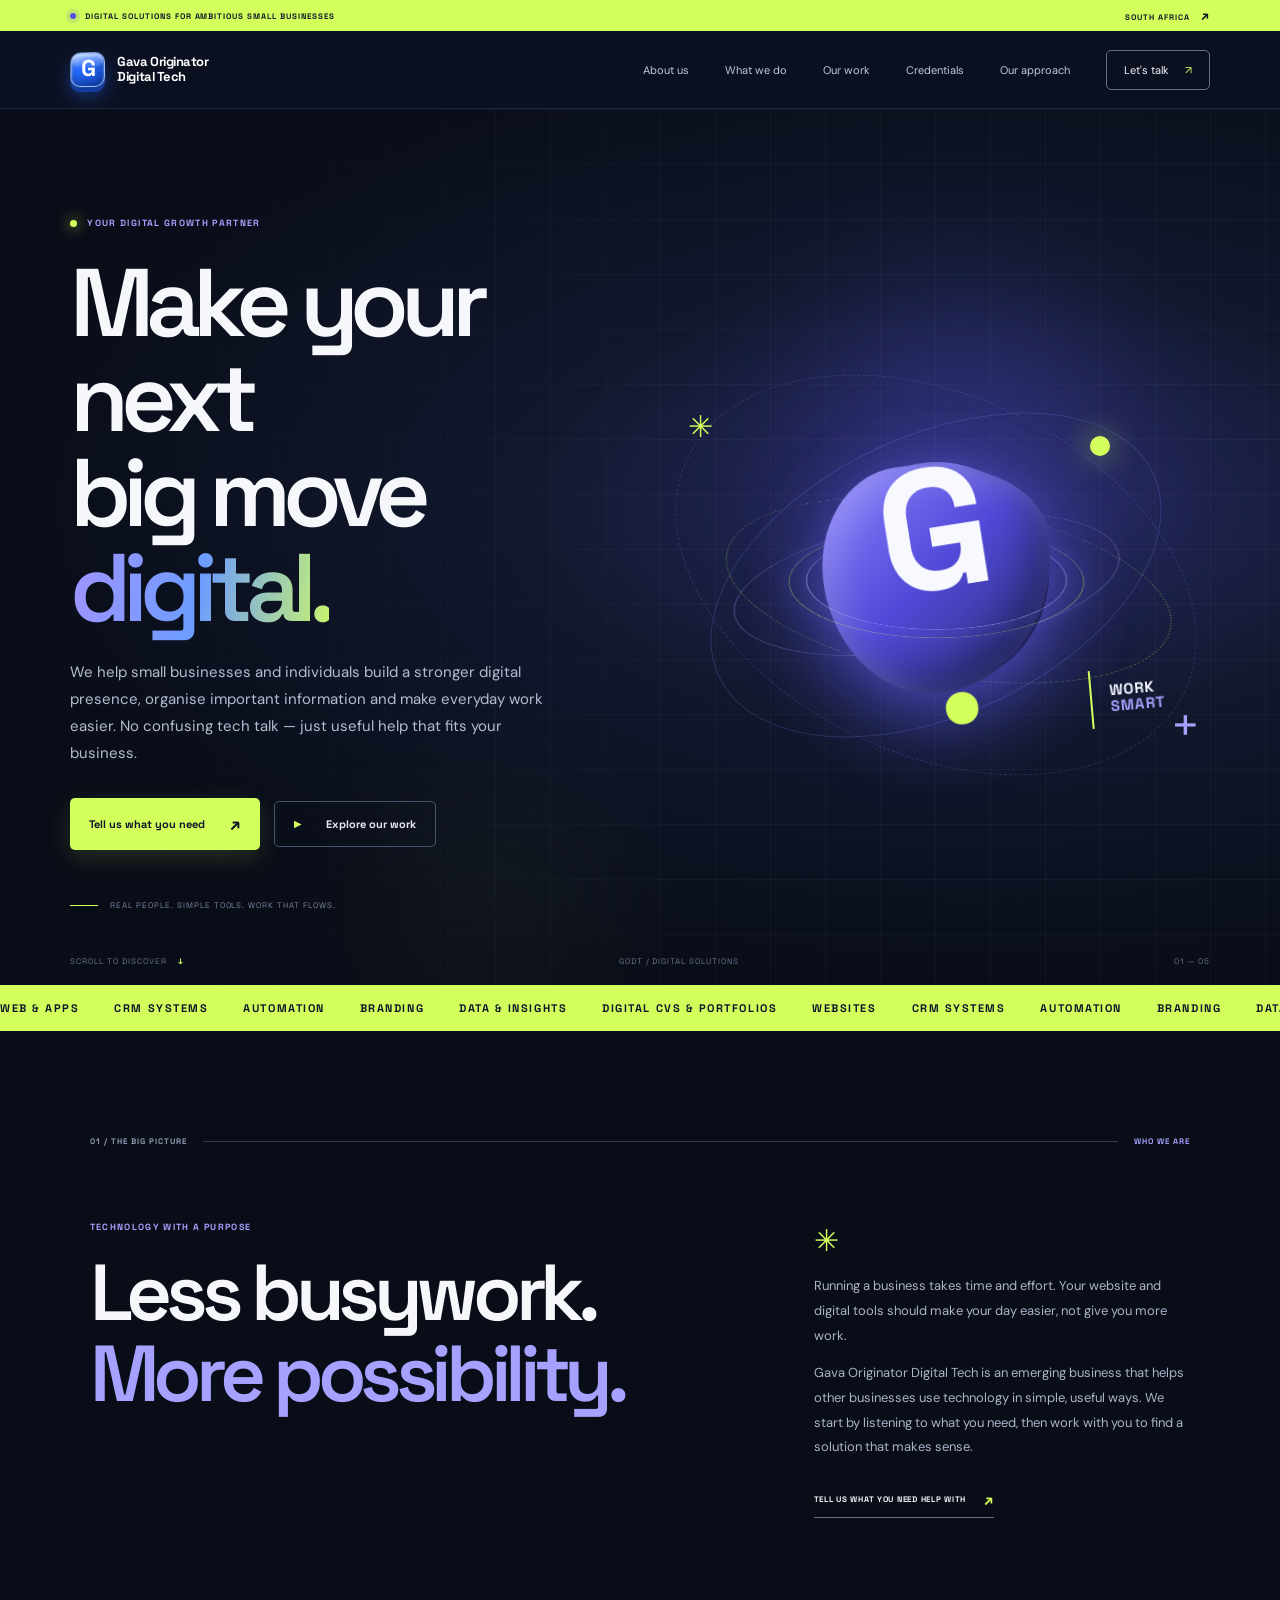
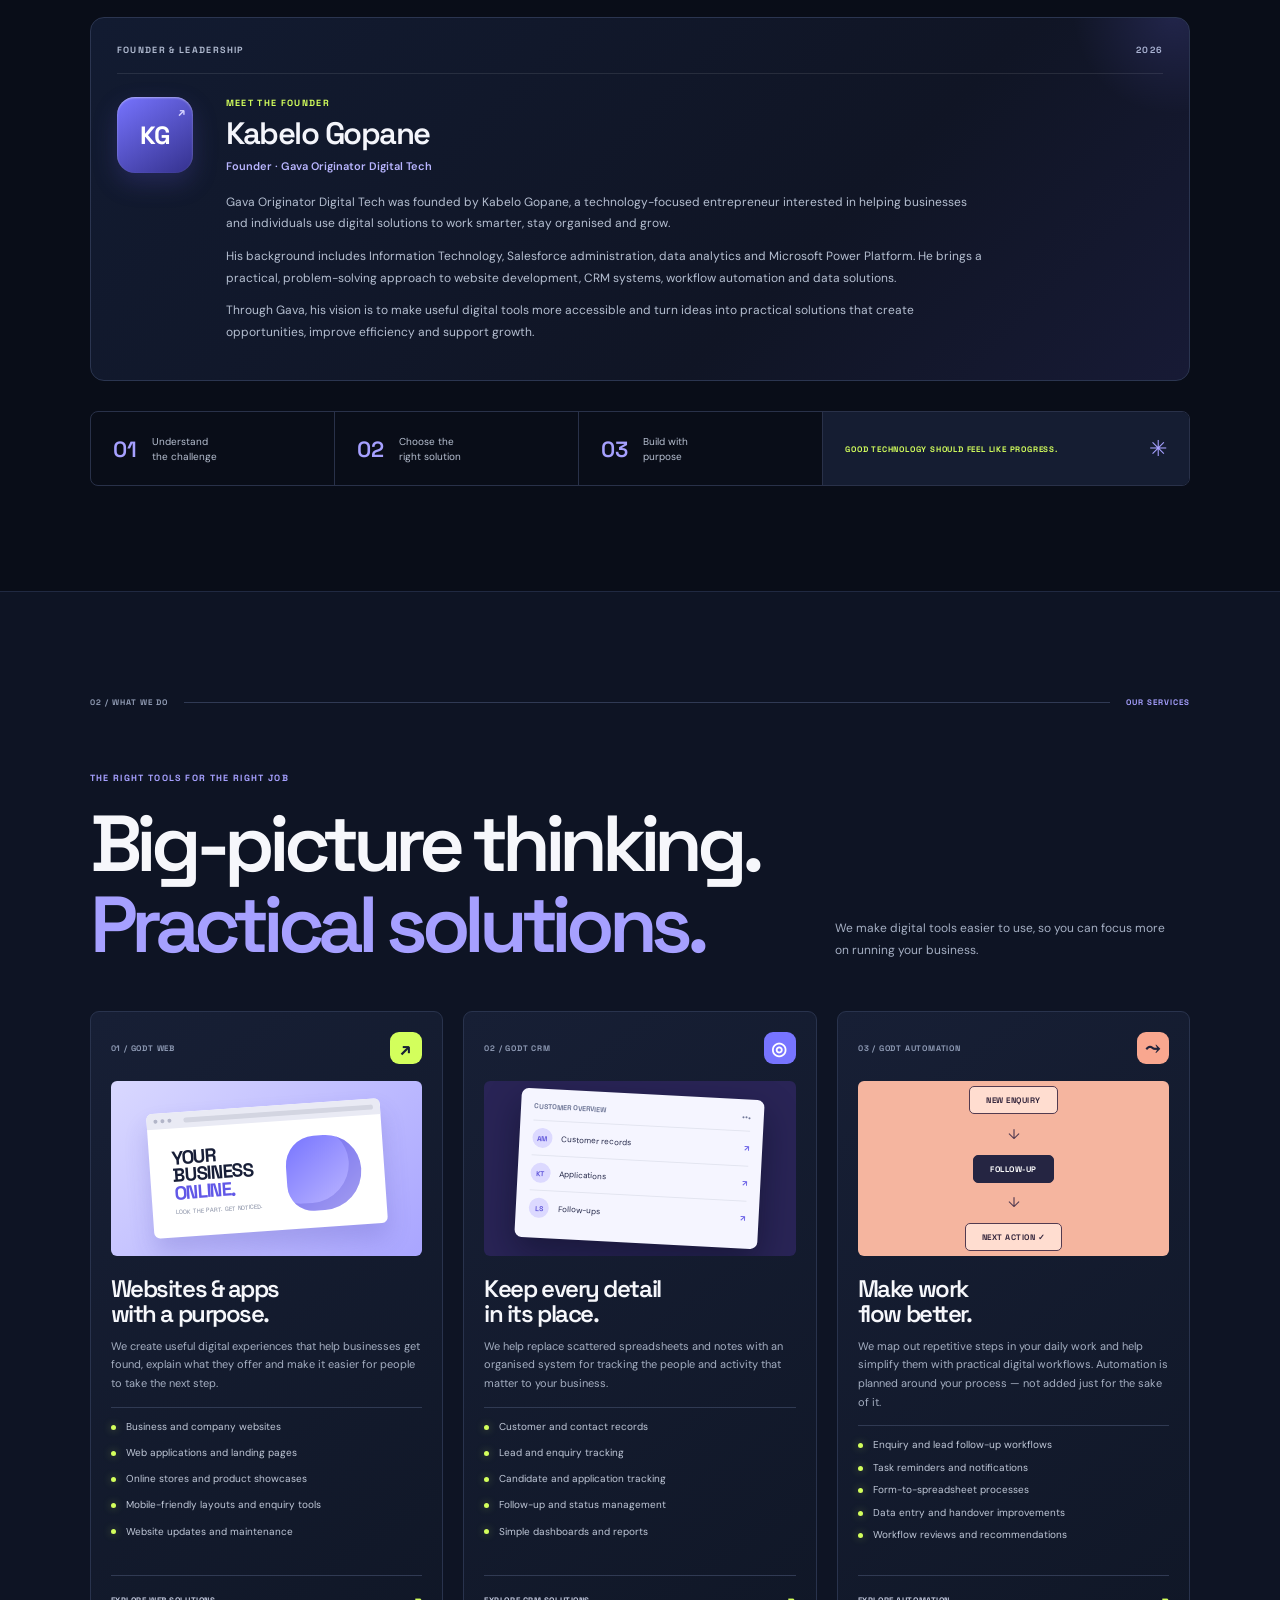
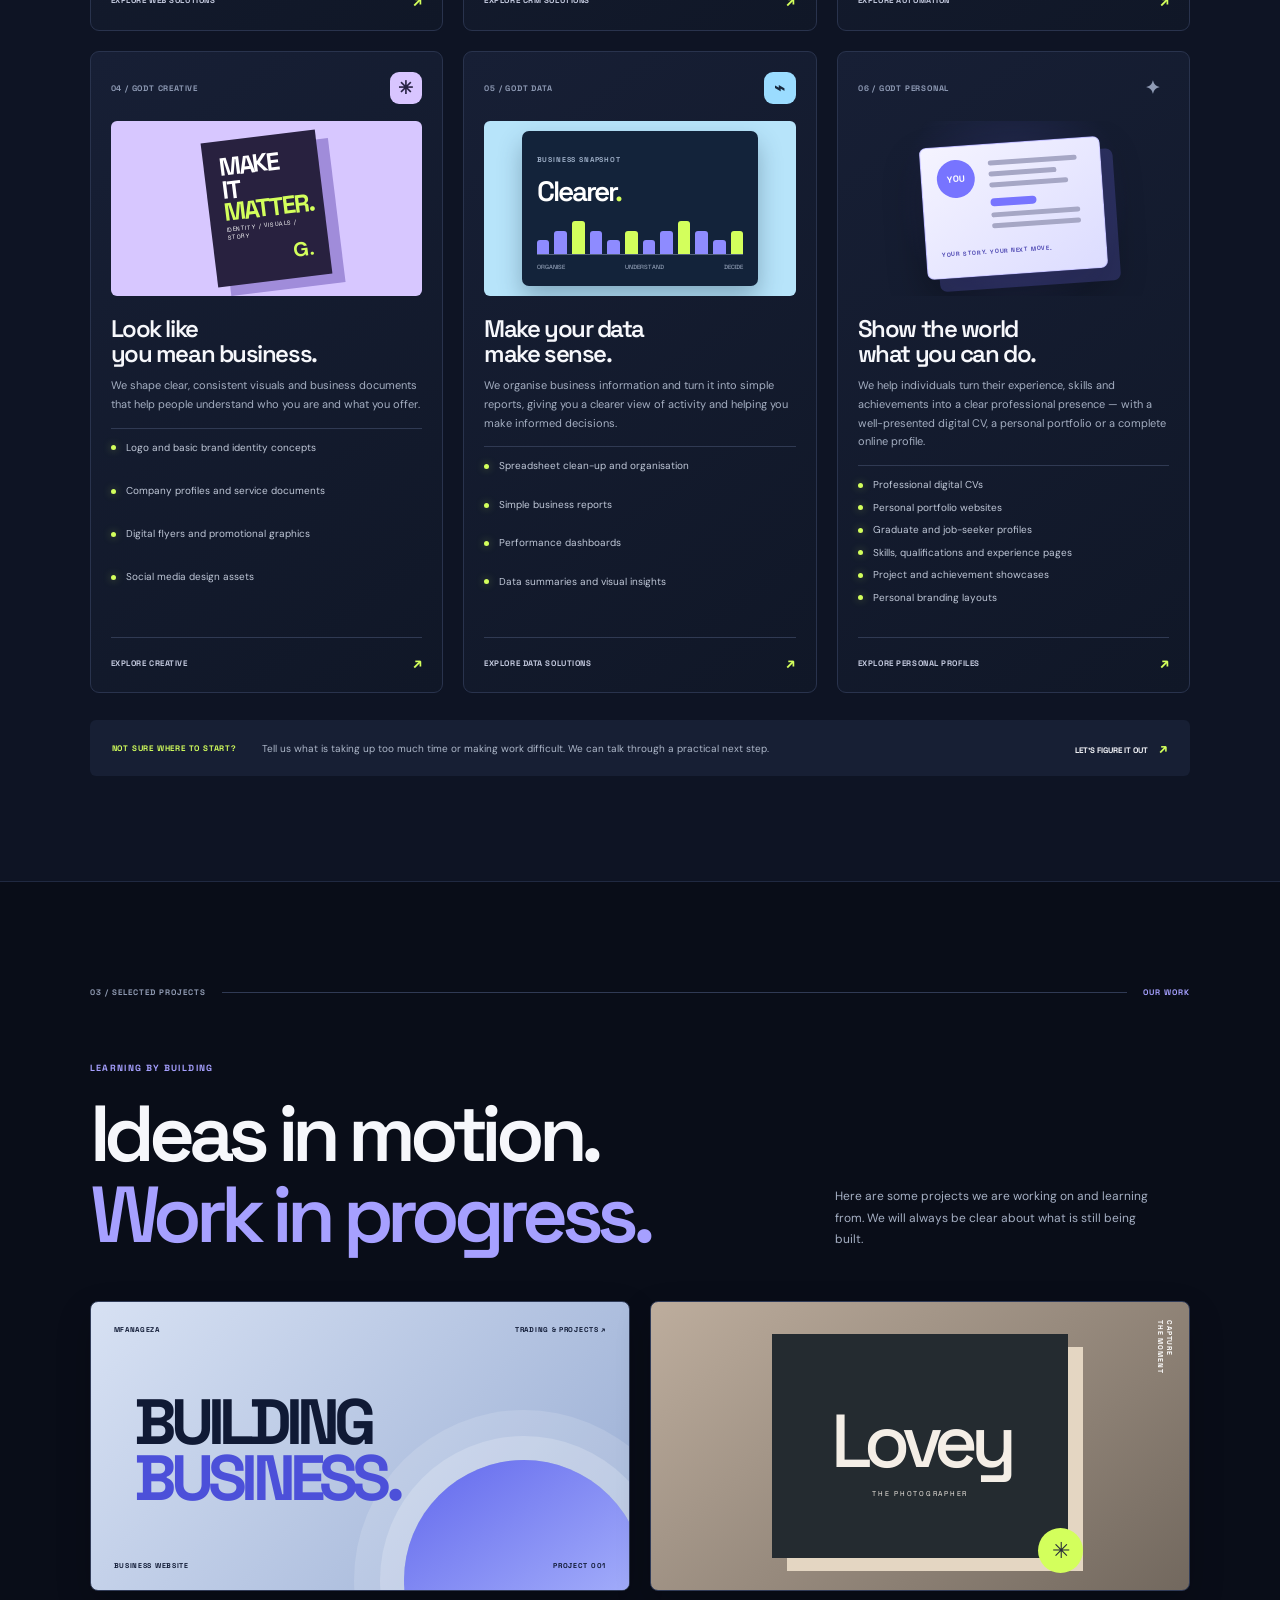
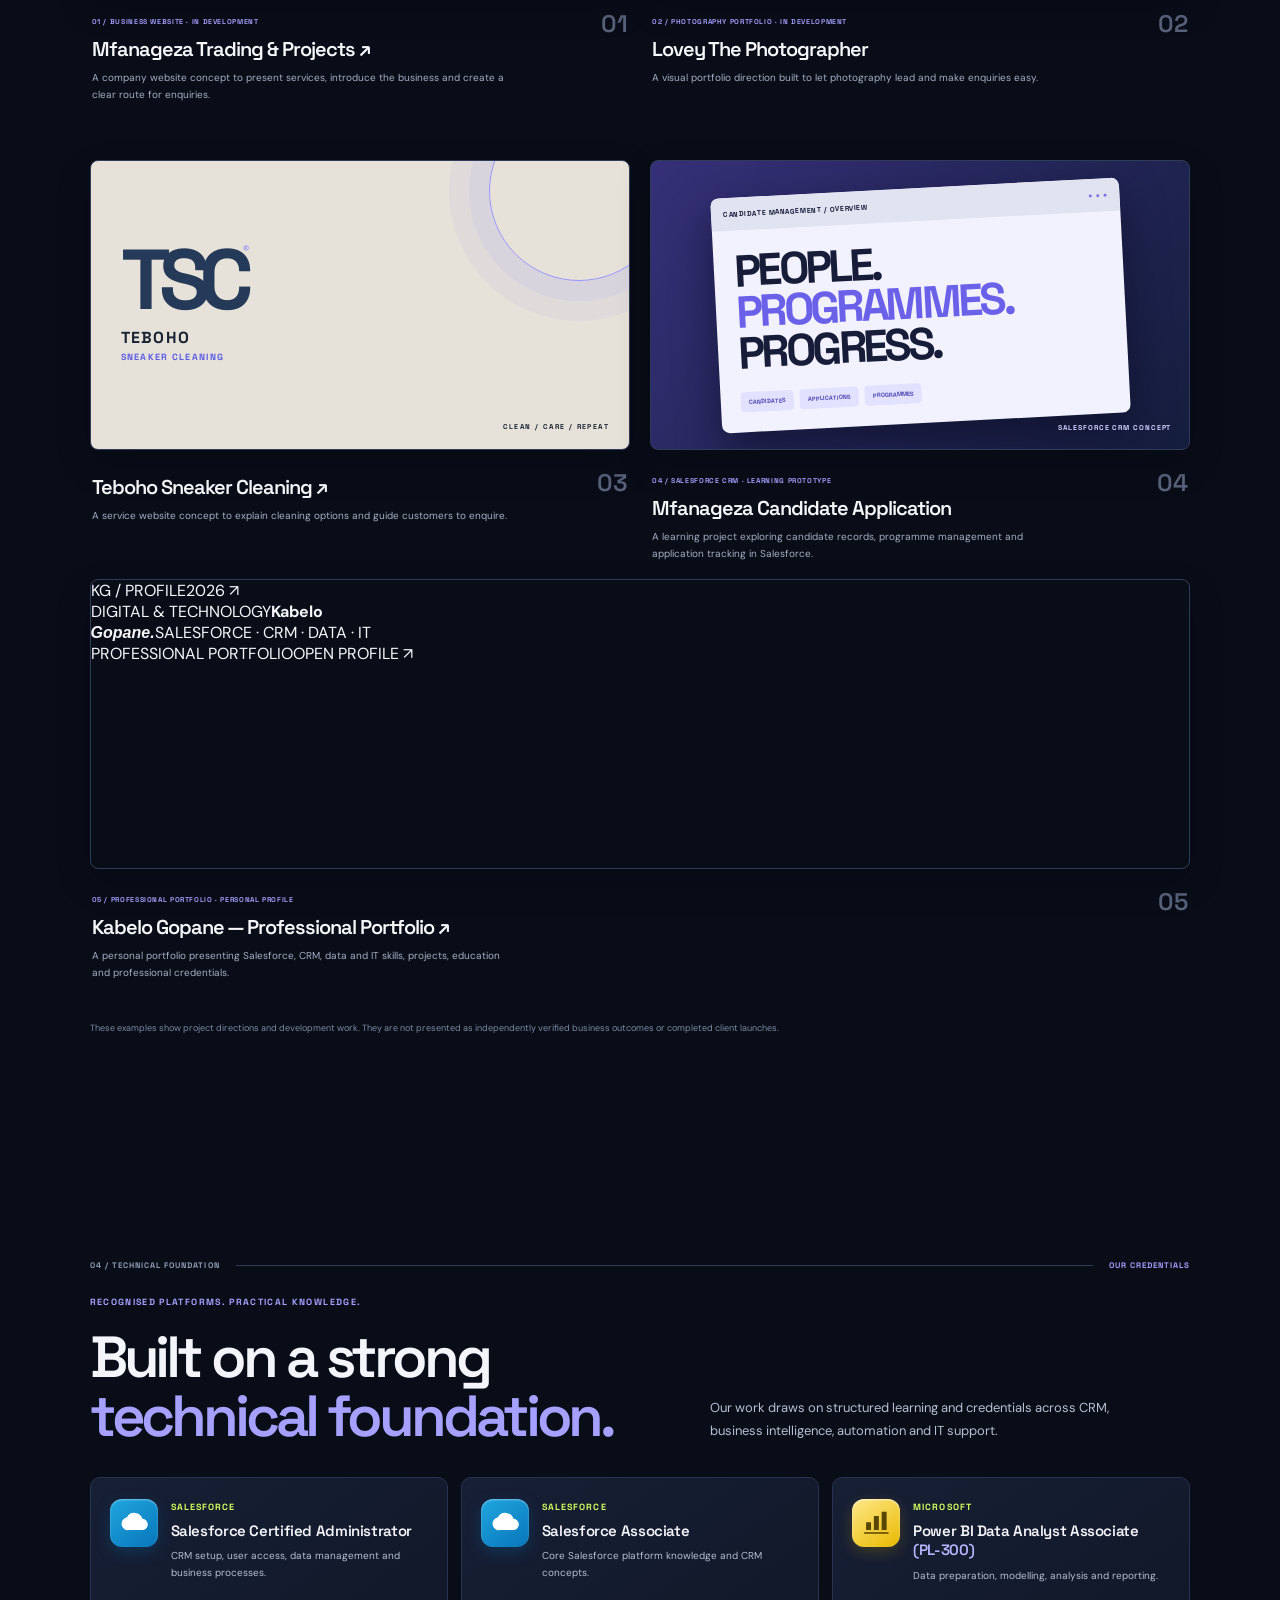
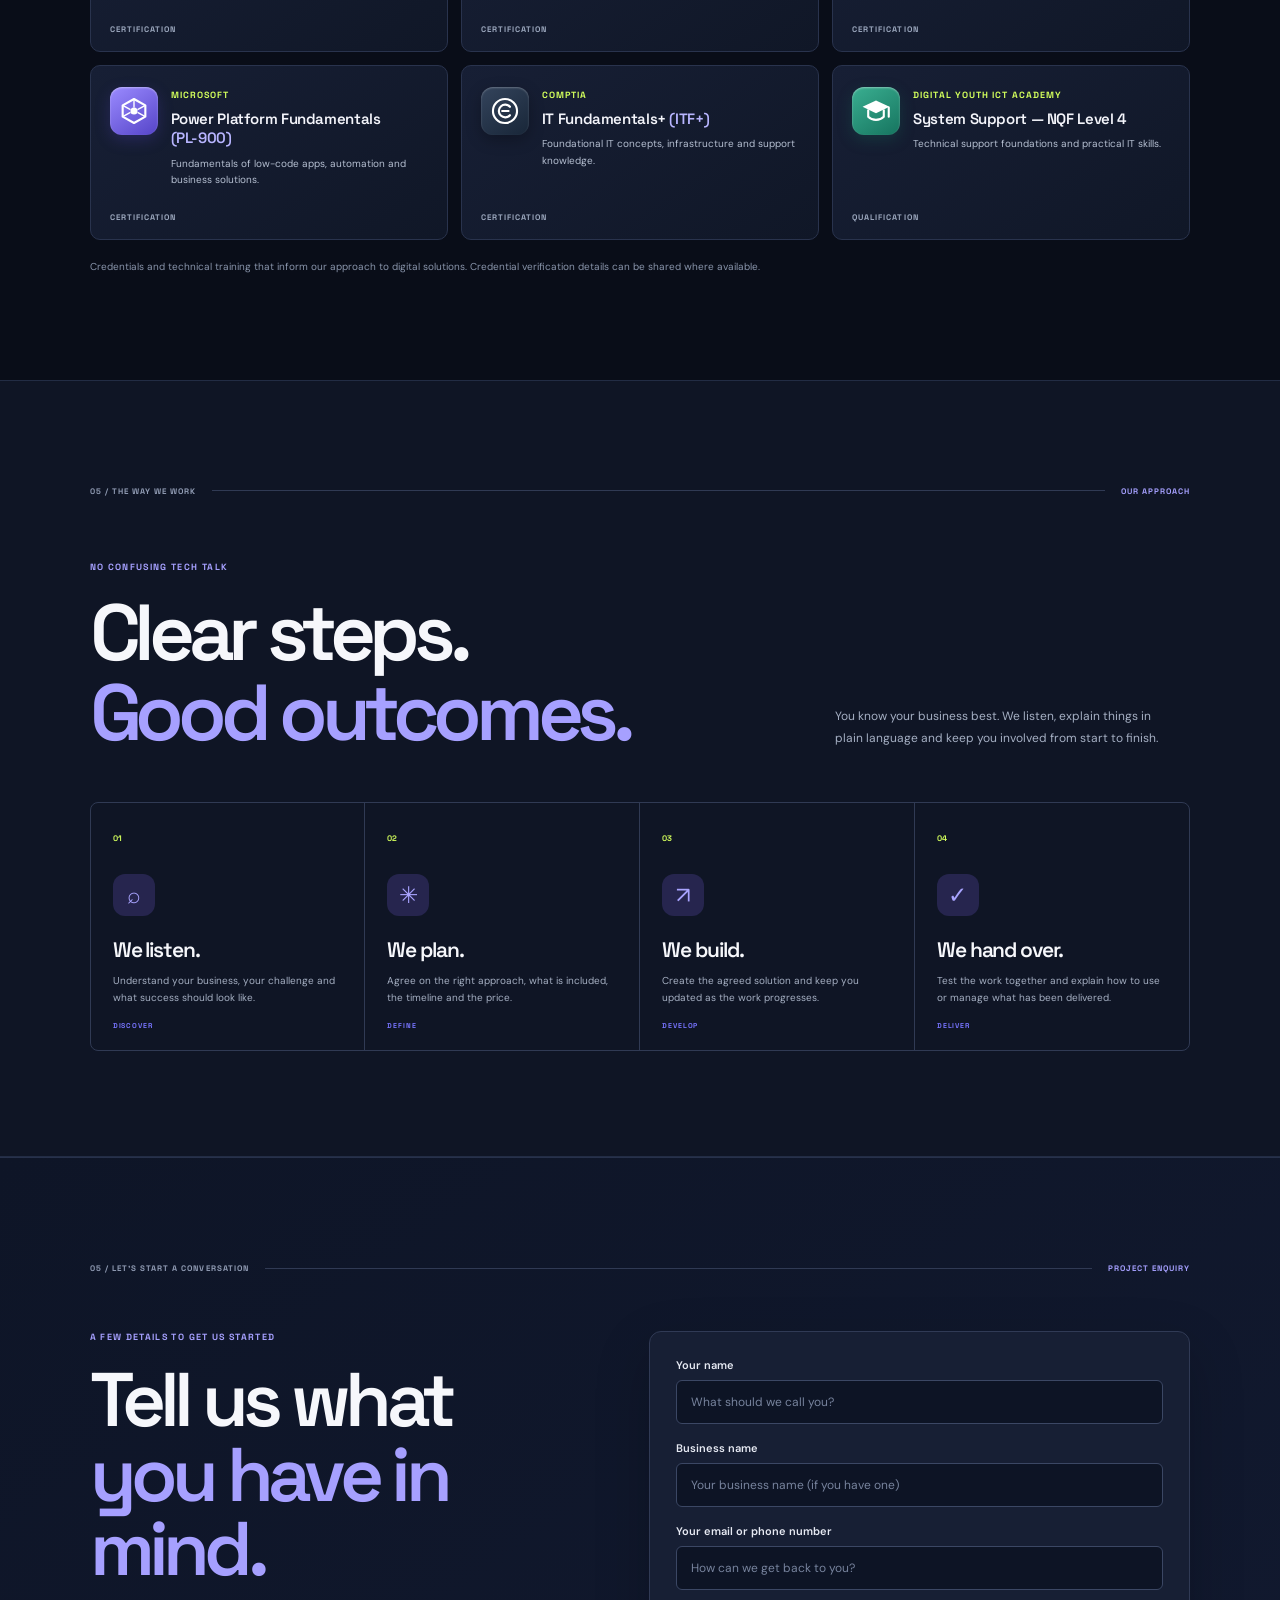
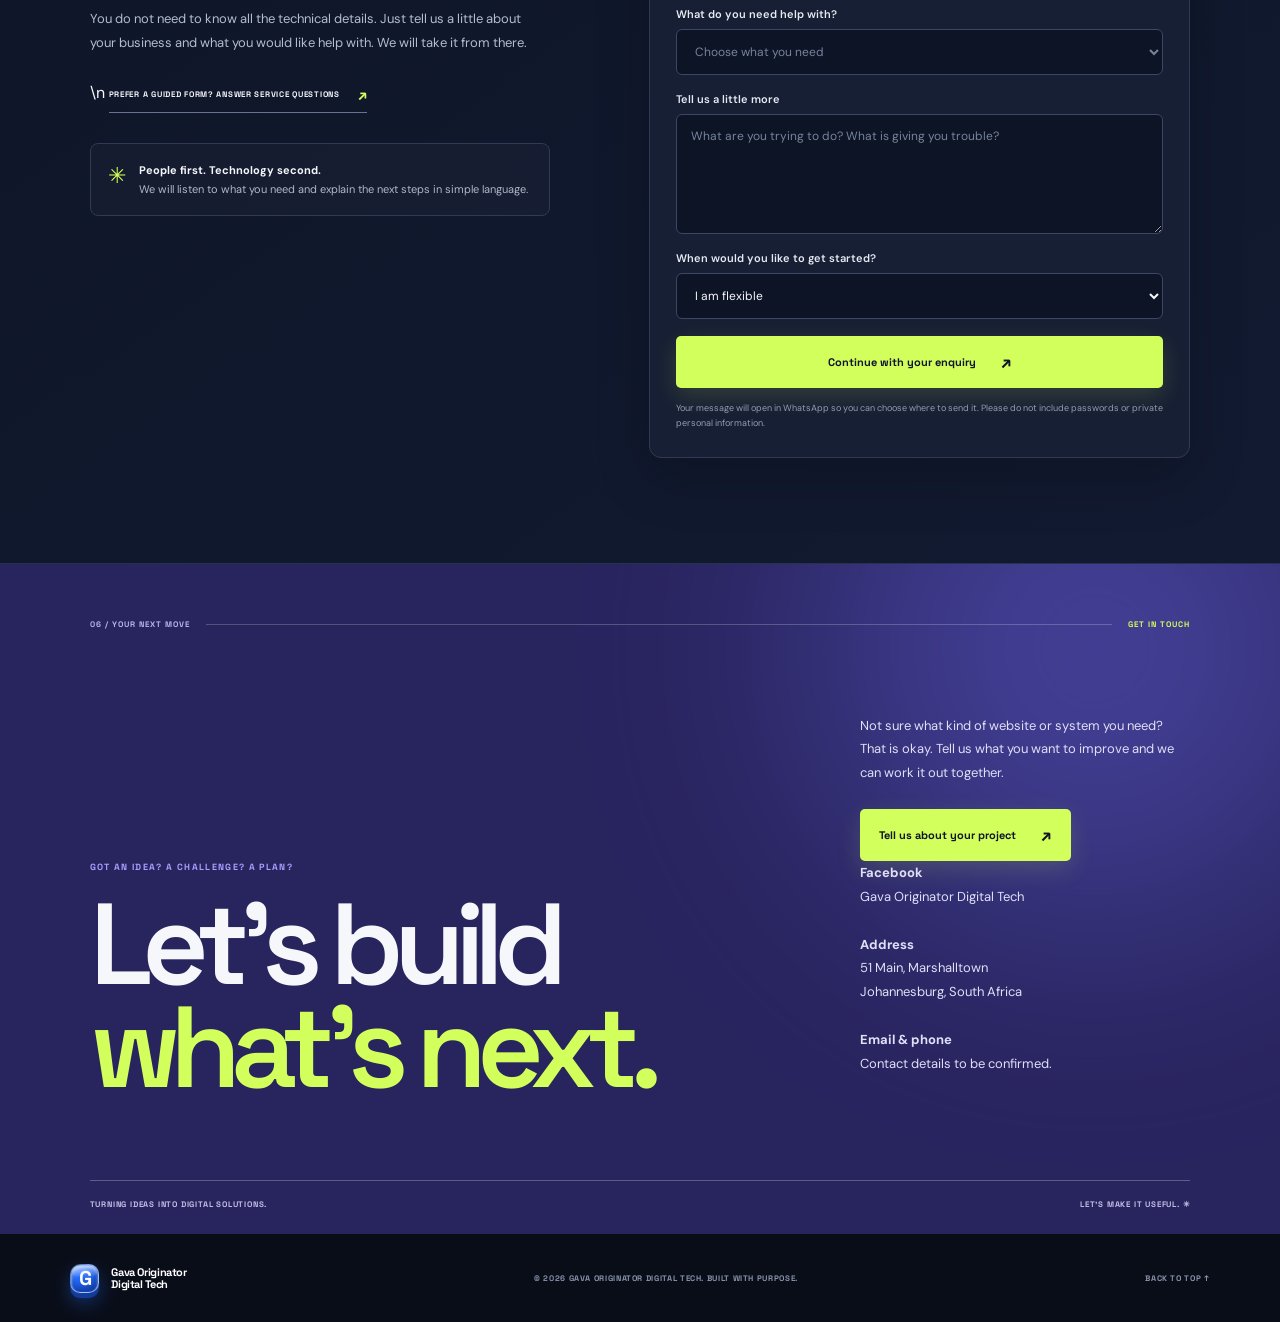
==== commit 536b81d7: "Connect Kabelo Gopane portfolio to Gava selected work" ====
--- a/index.html
+++ b/index.html
@@ -102,6 +102,17 @@
         <article class="work-card"><a class="project-preview-link" href="https://kabelogopane.github.io/TSC/" target="_blank" rel="noopener noreferrer" aria-label="Open Teboho Sneaker Cleaning website"><a class="project-preview-link" href="https://kabelogopane.github.io/Mfanageza-Trading-Projects-CRM-Solution/" target="_blank" rel="noopener noreferrer" aria-label="Open Mfanageza Candidate Application app"><div class="work-preview preview-tsc"><div class="tsc-badge">TSC<span>®</span></div><div class="tsc-name">TEBOHO<br><i>SNEAKER CLEANING</i></div><div class="tsc-bottom">CLEAN / CARE / REPEAT</div><div class="tsc-circle"></div></a></div></a><div class="work-info"><div><h3><a class="project-title-link" href="https://kabelogopane.github.io/TSC/" target="_blank" rel="noopener noreferrer">Teboho Sneaker Cleaning ↗</a></h3><p>A service website concept to explain cleaning options and guide customers to enquire.</p></div><span class="work-index">03</span></div></article>
         <article class="work-card work-large"><div class="work-preview preview-crm"><div class="crm-window"><div class="crm-window-head">CANDIDATE MANAGEMENT / OVERVIEW <span>● ● ●</span></div><div class="crm-window-body"><div class="crm-big">PEOPLE.<br><em>PROGRAMMES.</em><br>PROGRESS.</div><div class="crm-pills"><span>CANDIDATES</span><span>APPLICATIONS</span><span>PROGRAMMES</span></div></div></div><div class="crm-caption">SALESFORCE CRM CONCEPT</div></div><div class="work-info"><div><span class="project-type">04 / SALESFORCE CRM · LEARNING PROTOTYPE</span><h3><a class="project-title-link" href="https://kabelogopane.github.io/Mfanageza-Trading-Projects-CRM-Solution/" target="_blank" rel="noopener noreferrer">Mfanageza Candidate Application</a></h3><p>A learning project exploring candidate records, programme management and application tracking in Salesforce.</p></div><span class="work-index">04</span></div></article>
       </div>
+        <article class="work-card">
+          <a class="project-preview-link" href="https://kabelogopane.github.io/My-Portfolio-2/" target="_blank" rel="noopener noreferrer" aria-label="Open Kabelo Gopane professional portfolio">
+            <div class="work-preview preview-portfolio">
+              <div class="portfolio-preview-top"><span>KG / PROFILE</span><span>2026 ↗</span></div>
+              <div class="portfolio-preview-main"><span class="portfolio-preview-kicker">DIGITAL & TECHNOLOGY</span><strong>Kabelo<br><em>Gopane.</em></strong><span class="portfolio-preview-role">SALESFORCE · CRM · DATA · IT</span></div>
+              <div class="portfolio-preview-bottom"><span>PROFESSIONAL PORTFOLIO</span><span>OPEN PROFILE ↗</span></div>
+              <div class="portfolio-preview-orb"></div>
+            </div>
+          </a>
+          <div class="work-info"><div><span class="project-type">05 / PROFESSIONAL PORTFOLIO · PERSONAL PROFILE</span><h3><a class="project-title-link" href="https://kabelogopane.github.io/My-Portfolio-2/" target="_blank" rel="noopener noreferrer">Kabelo Gopane — Professional Portfolio ↗</a></h3><p>A personal portfolio presenting Salesforce, CRM, data and IT skills, projects, education and professional credentials.</p></div><span class="work-index">05</span></div>
+        </article>
       <p class="portfolio-note">These examples show project directions and development work. They are not presented as independently verified business outcomes or completed client launches.</p>
     </section>
 
--- a/style.css
+++ b/style.css
@@ -210,3 +210,17 @@
 
 /* Clickable Teboho project links */
 .project-preview-link{display:block;color:inherit;text-decoration:none;border-radius:8px;outline-offset:5px}.project-title-link{color:inherit;text-decoration:none;transition:color .2s}.project-title-link:hover,.project-title-link:focus-visible{color:var(--lime)}.project-preview-link:hover .work-preview,.project-preview-link:focus-visible .work-preview{transform:perspective(900px) rotateX(2deg) rotateY(-2deg) translateY(-4px);box-shadow:0 24px 48px #0006}
+
+
+/* Founder profile within the About section */
+.founder-profile{margin:34px 0 30px;padding:26px;background:linear-gradient(135deg,#121b31 0%,#101525 65%,#171a35 100%);border:1px solid #2b3550;border-radius:14px;position:relative;overflow:hidden}
+.founder-profile:after{content:"";position:absolute;width:210px;height:210px;right:-90px;top:-110px;border-radius:50%;background:radial-gradient(circle,#7774ff28,transparent 68%);pointer-events:none}
+.founder-profile-label{display:flex;justify-content:space-between;gap:12px;color:#aeb8ce;font:700 9px var(--display);letter-spacing:.15em;padding-bottom:17px;border-bottom:1px solid #ffffff18}
+.founder-profile-content{display:grid;grid-template-columns:86px minmax(0,1fr);gap:23px;padding-top:23px;position:relative;z-index:1}
+.founder-initials{width:76px;height:76px;border-radius:18px;display:grid;place-items:center;position:relative;background:linear-gradient(145deg,#7774ff,#34318d);color:#fff;font:700 25px var(--display);letter-spacing:-.06em;box-shadow:inset 0 1px 2px #ffffff70,0 10px 24px #5550c344}
+.founder-initials span{position:absolute;right:9px;top:7px;font-size:12px;color:#d5d3ff}
+.founder-profile-copy .mini-label{margin:0 0 7px;color:var(--lime);font-size:9px;letter-spacing:.15em}
+.founder-profile-copy h3{margin:0;color:#f4f5fb;font:600 clamp(23px,3vw,31px)/1.1 var(--display);letter-spacing:-.05em}
+.founder-role{margin:7px 0 15px!important;color:#b8b5ff!important;font-size:11px!important;font-weight:600}
+.founder-profile-copy>p:not(.mini-label){max-width:760px;margin:0 0 11px;color:#b5bfd1;font-size:12px;line-height:1.8}
+@media(max-width:600px){.founder-profile{padding:19px;margin:25px 0}.founder-profile-content{grid-template-columns:1fr;gap:15px}.founder-initials{width:62px;height:62px;border-radius:15px;font-size:21px}.founder-profile-copy>p:not(.mini-label){font-size:11px}}
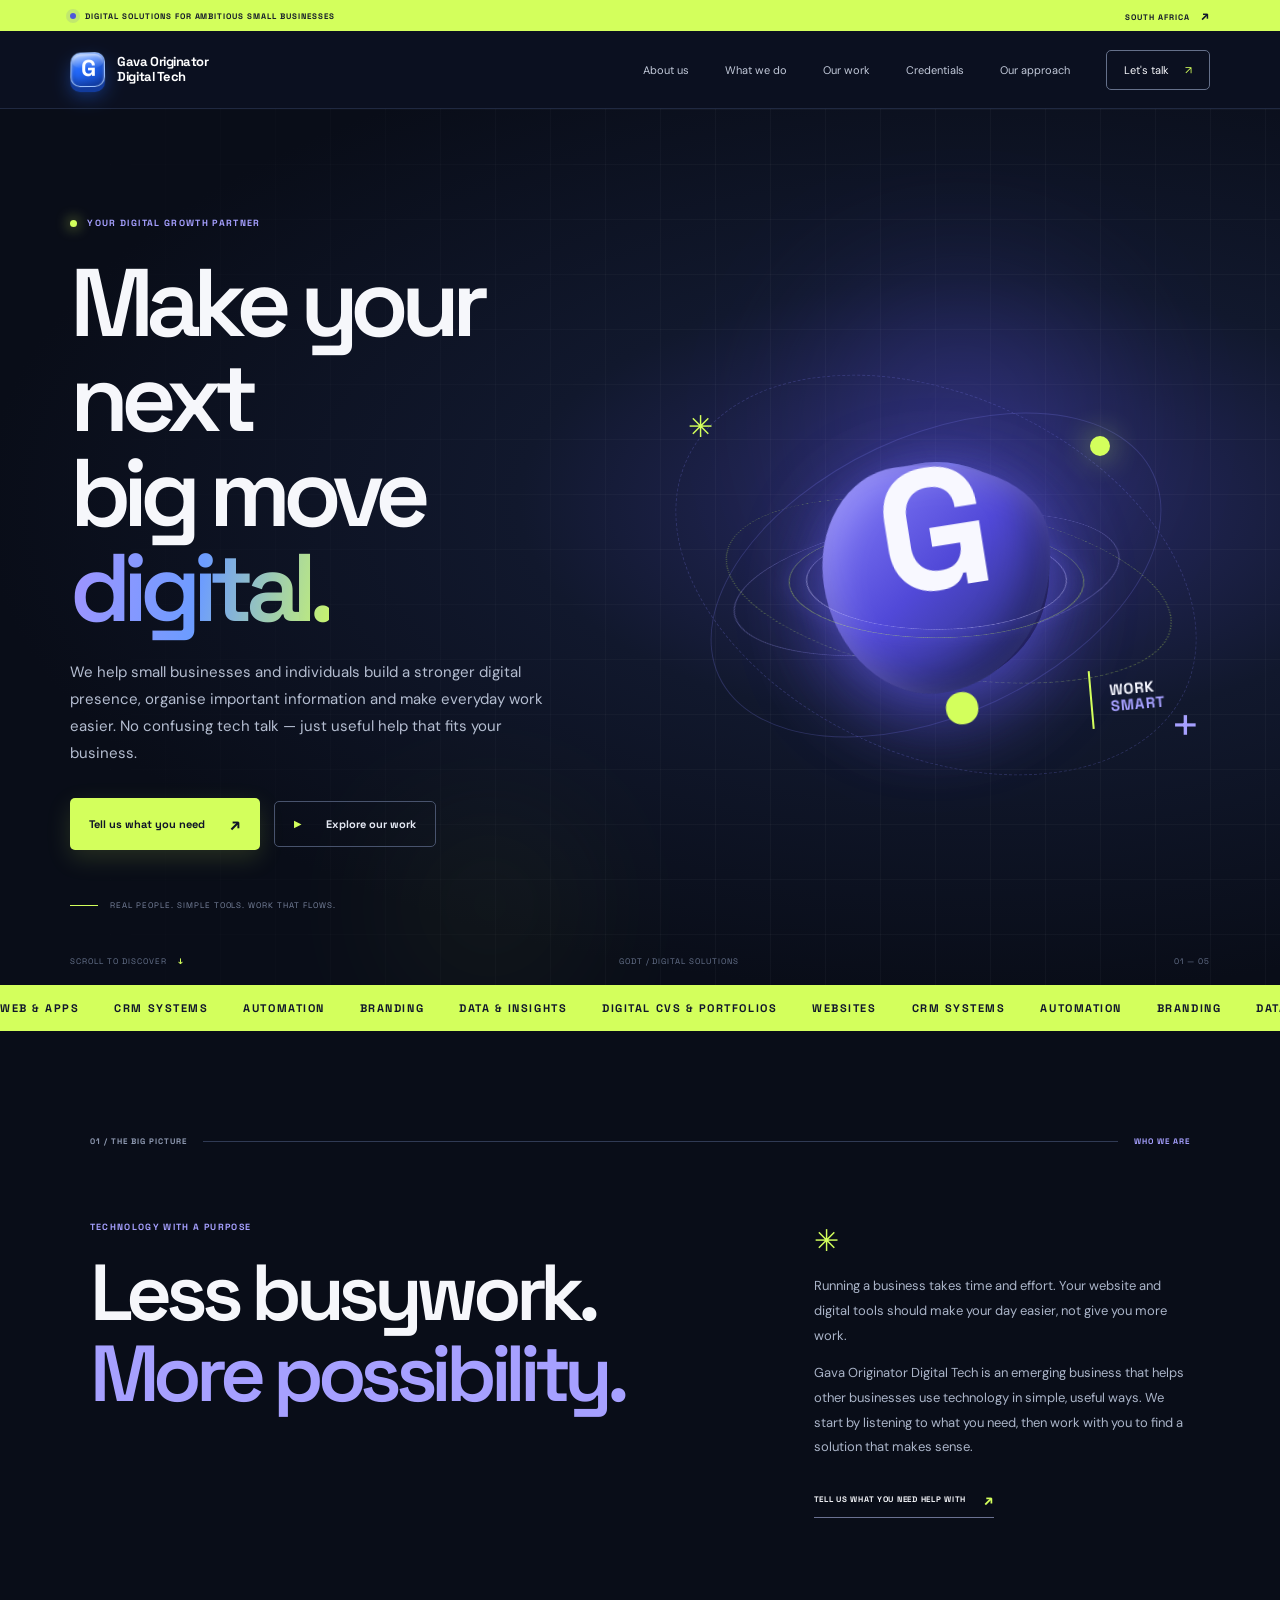
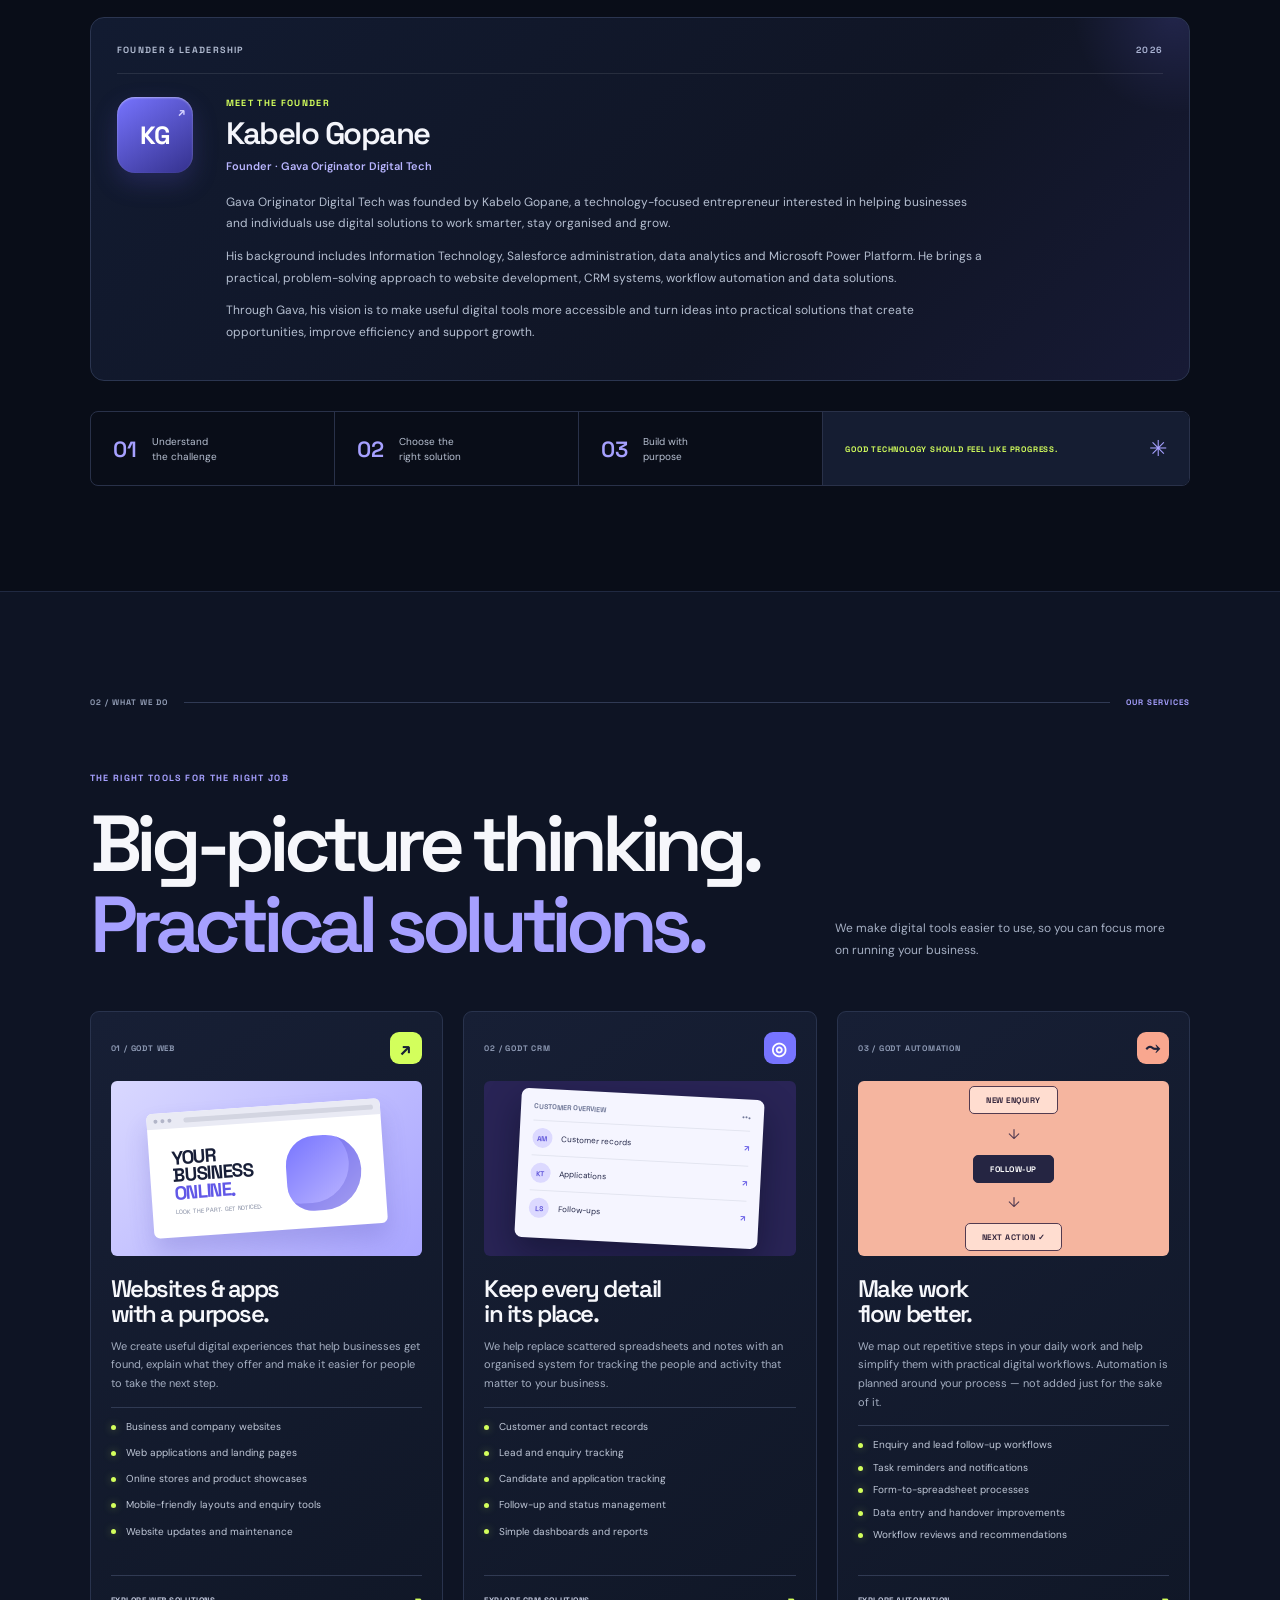
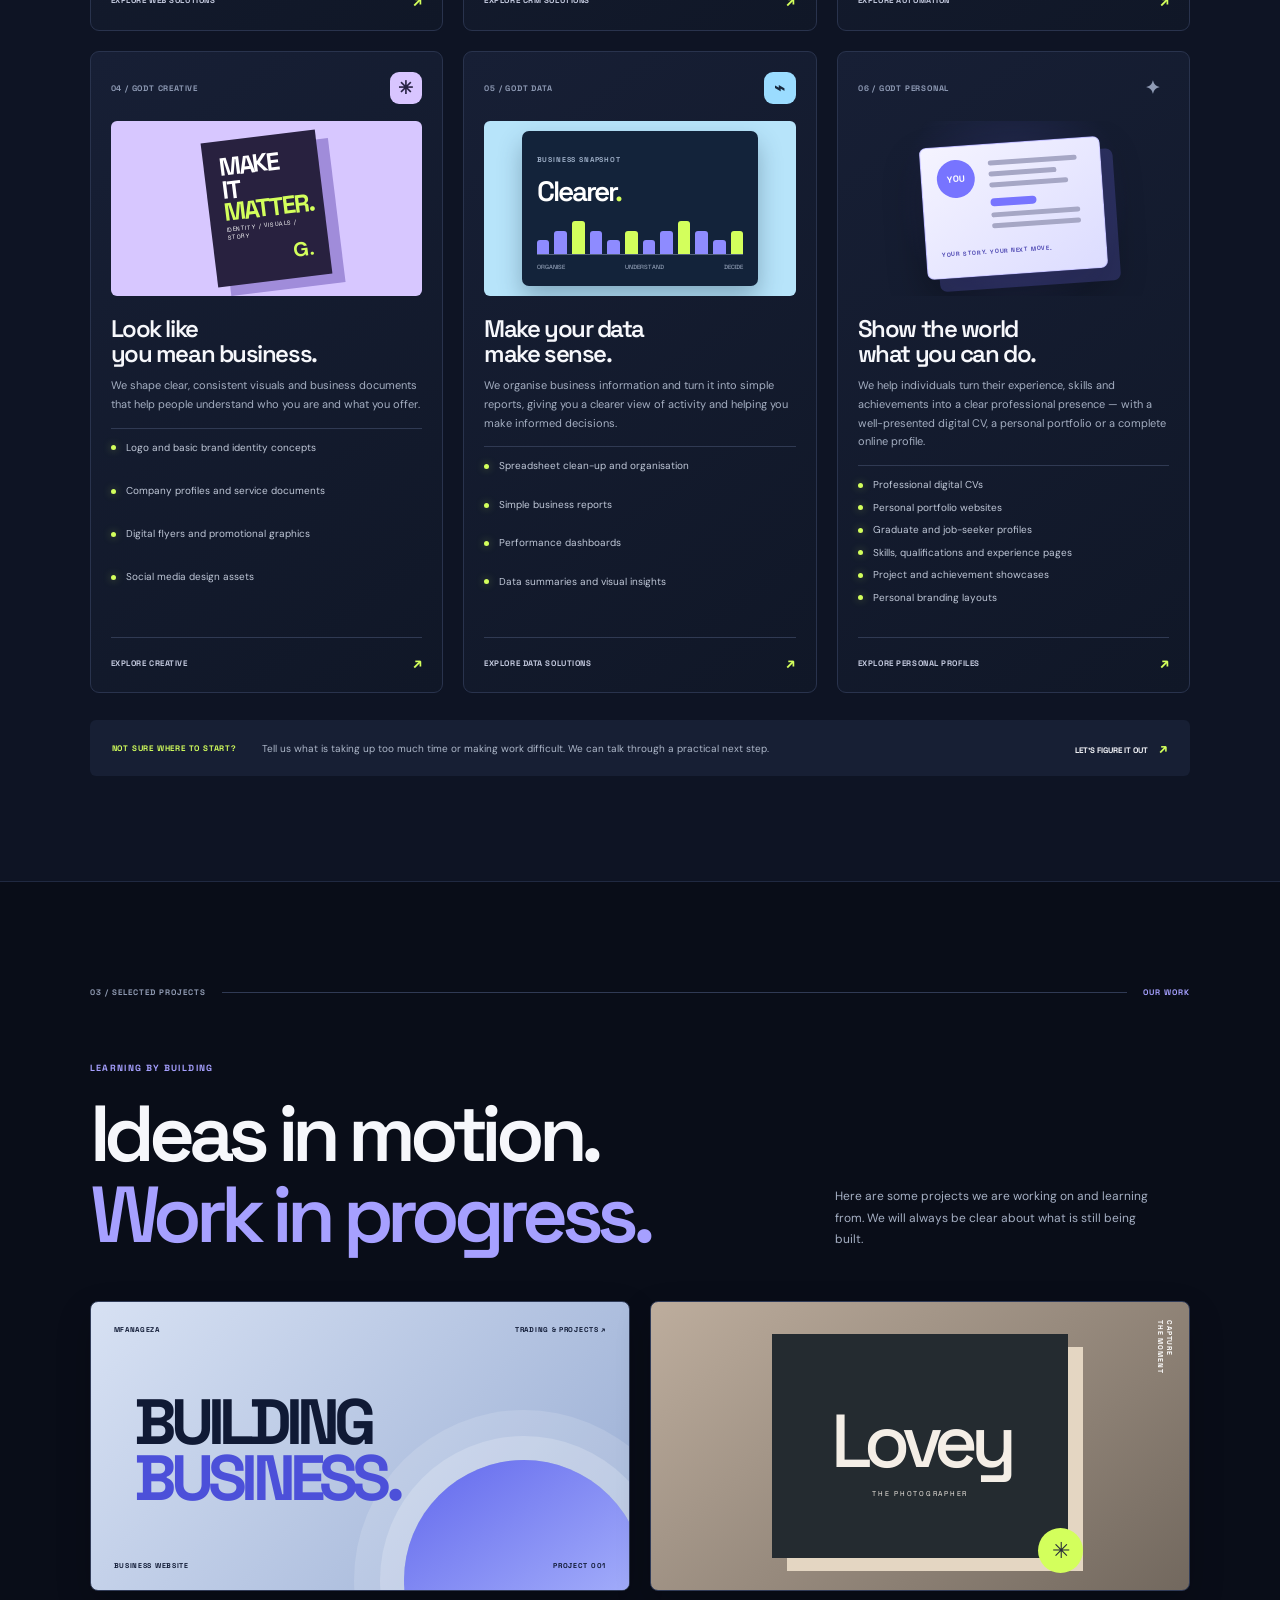
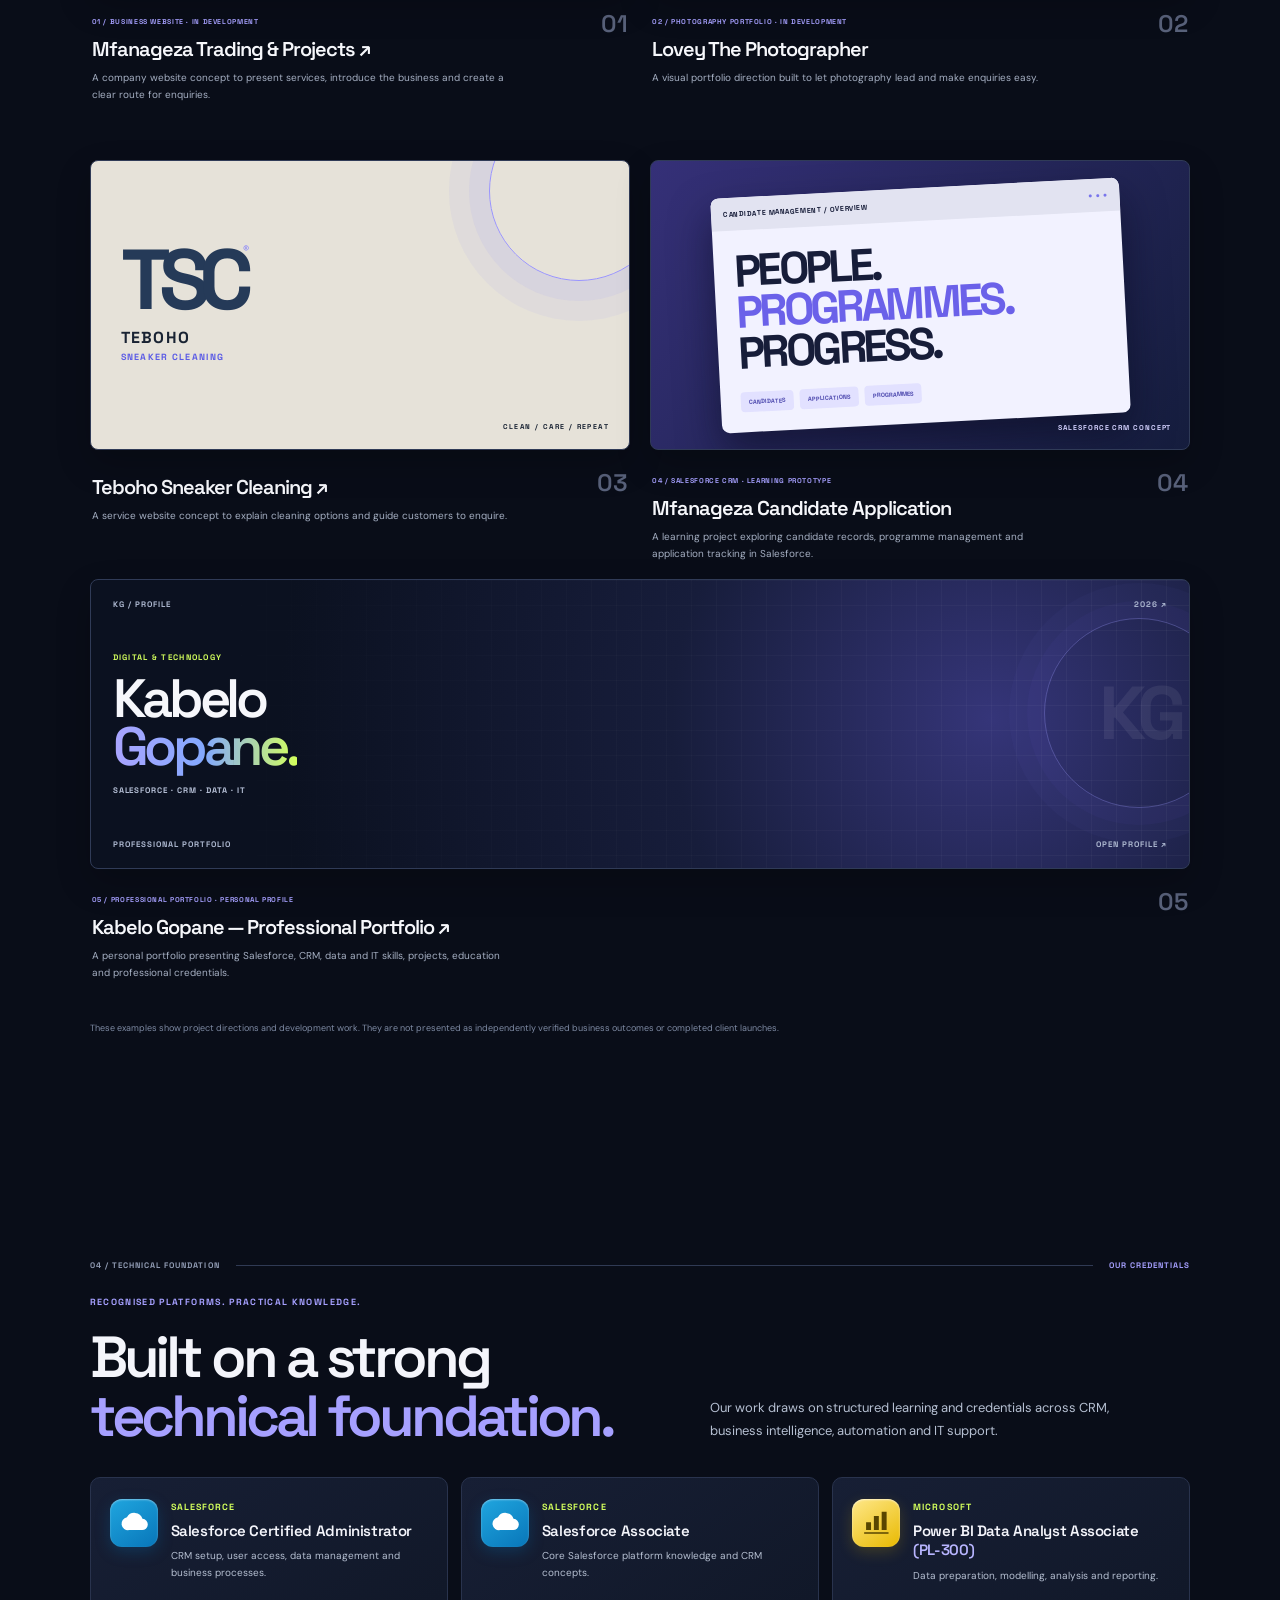
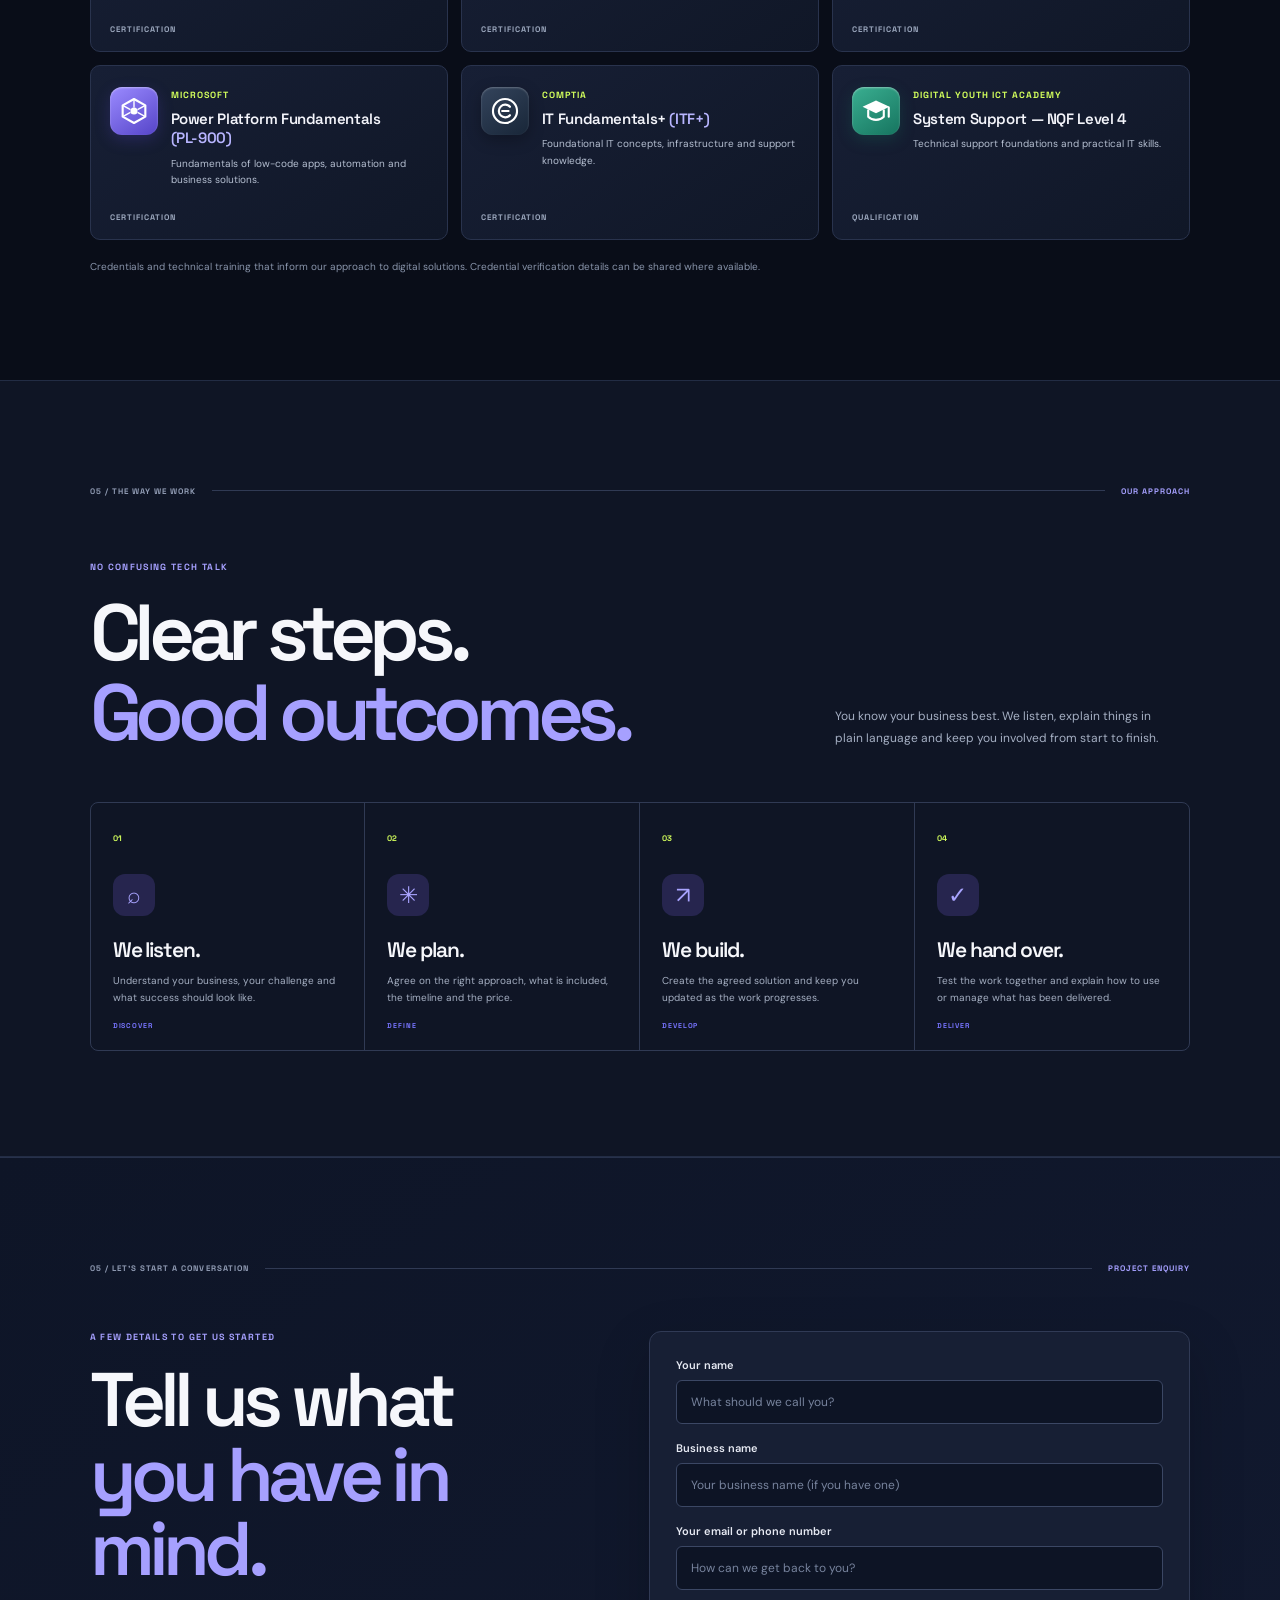
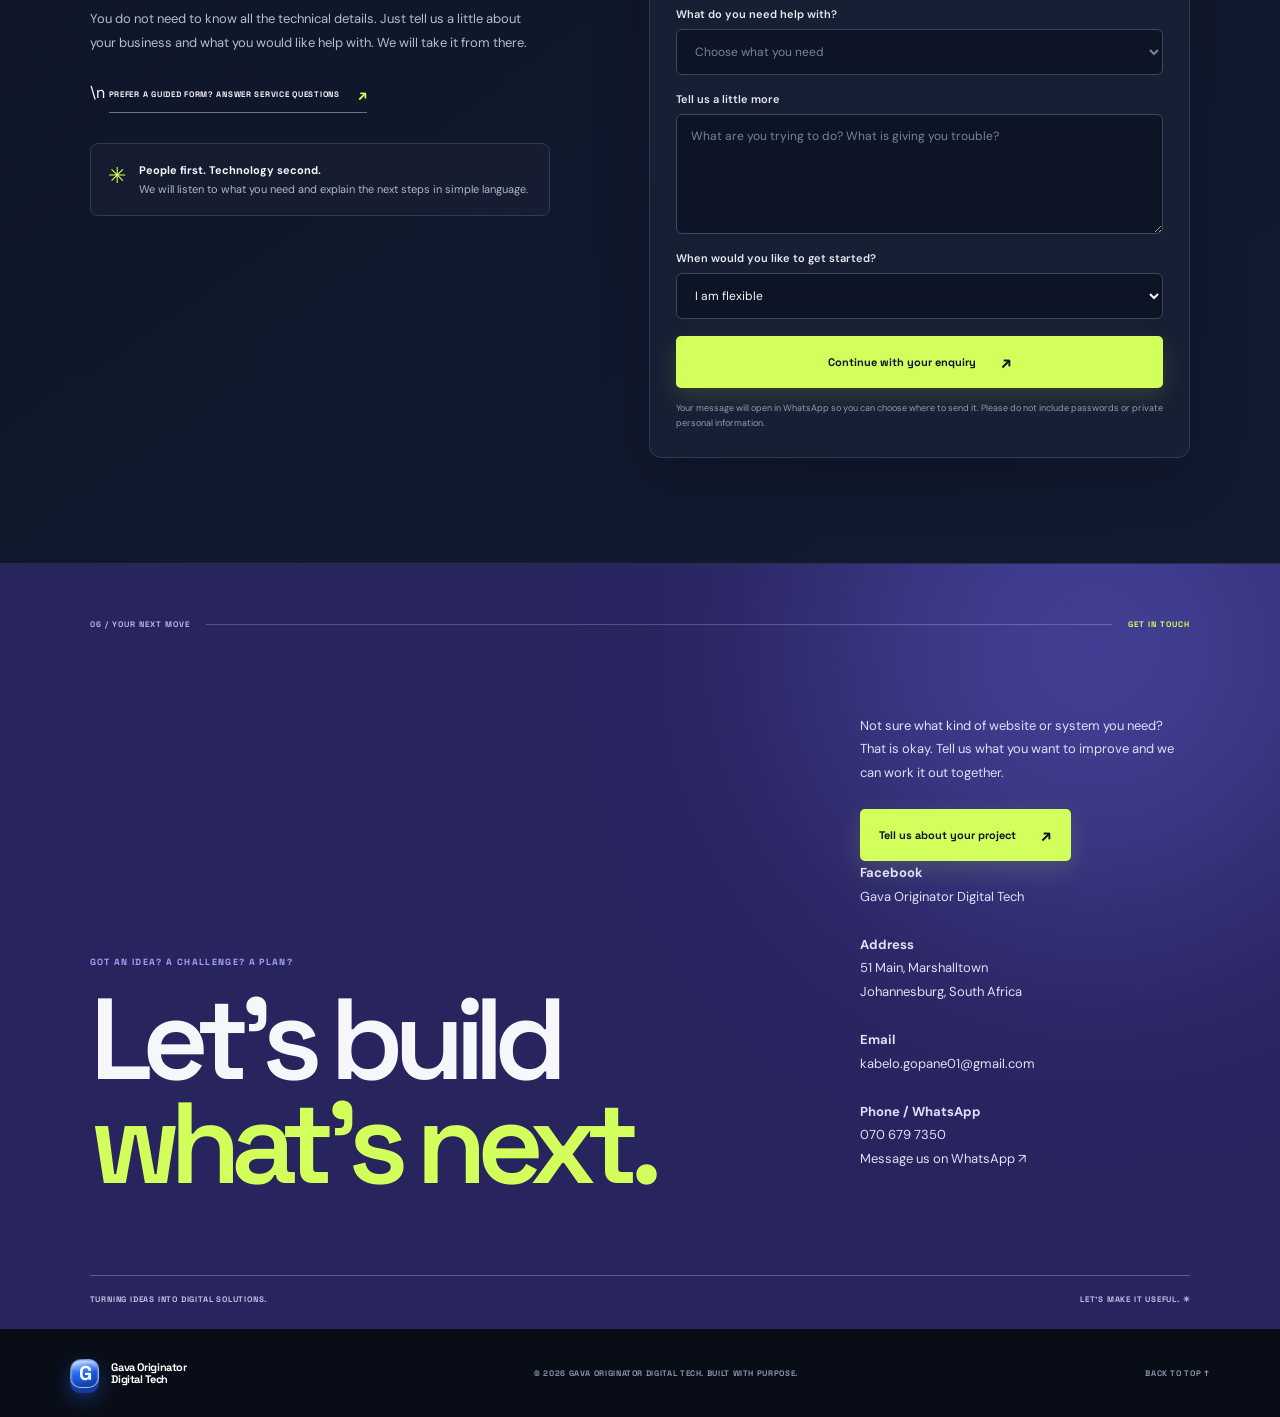
==== commit 42515c21: "Add Gava business email and WhatsApp contact details" ====
--- a/index.html
+++ b/index.html
@@ -166,7 +166,7 @@
     <section class="contact-section" id="contact">
       <div class="contact-glow"></div><div class="contact-inner">
         <div class="section-kicker light-kicker"><span>06 / YOUR NEXT MOVE</span><span class="kicker-line"></span><span>GET IN TOUCH</span></div>
-        <div class="contact-layout"><div><p class="mini-label">GOT AN IDEA? A CHALLENGE? A PLAN?</p><h2>Let's build<br><span>what's next.</span></h2></div><div class="contact-side"><p>Not sure what kind of website or system you need? That is okay. Tell us what you want to improve and we can work it out together.</p><a class="btn btn-lime contact-btn" href="#project-form">Tell us about your project <span>↗</span></a><div class="contact-details" id="contact-details"><p><strong>Facebook</strong><br>Gava Originator Digital Tech</p><p><strong>Address</strong><br>51 Main, Marshalltown<br>Johannesburg, South Africa</p><p><strong>Email & phone</strong><br>Contact details to be confirmed.</p></div></div></div>
+        <div class="contact-layout"><div><p class="mini-label">GOT AN IDEA? A CHALLENGE? A PLAN?</p><h2>Let's build<br><span>what's next.</span></h2></div><div class="contact-side"><p>Not sure what kind of website or system you need? That is okay. Tell us what you want to improve and we can work it out together.</p><a class="btn btn-lime contact-btn" href="#project-form">Tell us about your project <span>↗</span></a><div class="contact-details" id="contact-details"><p><strong>Facebook</strong><br>Gava Originator Digital Tech</p><p><strong>Address</strong><br>51 Main, Marshalltown<br>Johannesburg, South Africa</p><p><strong>Email</strong><br><a href="mailto:kabelo.gopane01@gmail.com">kabelo.gopane01@gmail.com</a></p><p><strong>Phone / WhatsApp</strong><br><a href="tel:+27706797350">070 679 7350</a><br><a href="https://wa.me/27706797350" target="_blank" rel="noopener noreferrer">Message us on WhatsApp ↗</a></p></div></div></div>
         <div class="contact-foot"><span>TURNING IDEAS INTO DIGITAL SOLUTIONS.</span><span>LET'S MAKE IT USEFUL. ✳</span></div>
       </div>
     </section>
--- a/style.css
+++ b/style.css
@@ -224,3 +224,16 @@
 .founder-role{margin:7px 0 15px!important;color:#b8b5ff!important;font-size:11px!important;font-weight:600}
 .founder-profile-copy>p:not(.mini-label){max-width:760px;margin:0 0 11px;color:#b5bfd1;font-size:12px;line-height:1.8}
 @media(max-width:600px){.founder-profile{padding:19px;margin:25px 0}.founder-profile-content{grid-template-columns:1fr;gap:15px}.founder-initials{width:62px;height:62px;border-radius:15px;font-size:21px}.founder-profile-copy>p:not(.mini-label){font-size:11px}}
+
+
+/* Professional portfolio preview card */
+.preview-portfolio{min-height:270px;padding:19px 22px;background:radial-gradient(circle at 82% 48%,#353579 0%,#171d3b 35%,#0b1120 78%);color:#f6f7fb;display:flex;flex-direction:column;justify-content:space-between;position:relative;overflow:hidden}
+.preview-portfolio:before{content:"";position:absolute;inset:0;background-image:linear-gradient(#ffffff0a 1px,transparent 1px),linear-gradient(90deg,#ffffff0a 1px,transparent 1px);background-size:25px 25px;mask-image:linear-gradient(90deg,transparent,#000)}
+.portfolio-preview-top,.portfolio-preview-bottom{position:relative;z-index:2;display:flex;justify-content:space-between;gap:12px;font:700 8px var(--display);letter-spacing:.13em;color:#aeb9d1}
+.portfolio-preview-main{position:relative;z-index:2;display:flex;flex-direction:column;align-items:flex-start}
+.portfolio-preview-kicker{font:700 8px var(--display);letter-spacing:.16em;color:var(--lime);margin-bottom:13px}
+.portfolio-preview-main strong{font:600 clamp(36px,5vw,54px)/.88 var(--display);letter-spacing:-.08em;color:#f6f7fb}
+.portfolio-preview-main strong em{font-style:normal;background:linear-gradient(90deg,#aaa4ff,#83a9ff,#d3ff5c);-webkit-background-clip:text;background-clip:text;color:transparent}
+.portfolio-preview-role{margin-top:15px;font:700 8px var(--display);letter-spacing:.12em;color:#b8c2d8}
+.portfolio-preview-orb{position:absolute;width:190px;height:190px;border:1px solid #9d9aff55;border-radius:50%;right:-45px;top:38px;box-shadow:0 0 0 17px #7774ff0a,0 0 0 35px #7774ff08}
+.portfolio-preview-orb:after{content:"KG";position:absolute;inset:0;display:grid;place-items:center;color:#ffffff12;font:700 75px var(--display);letter-spacing:-.1em}
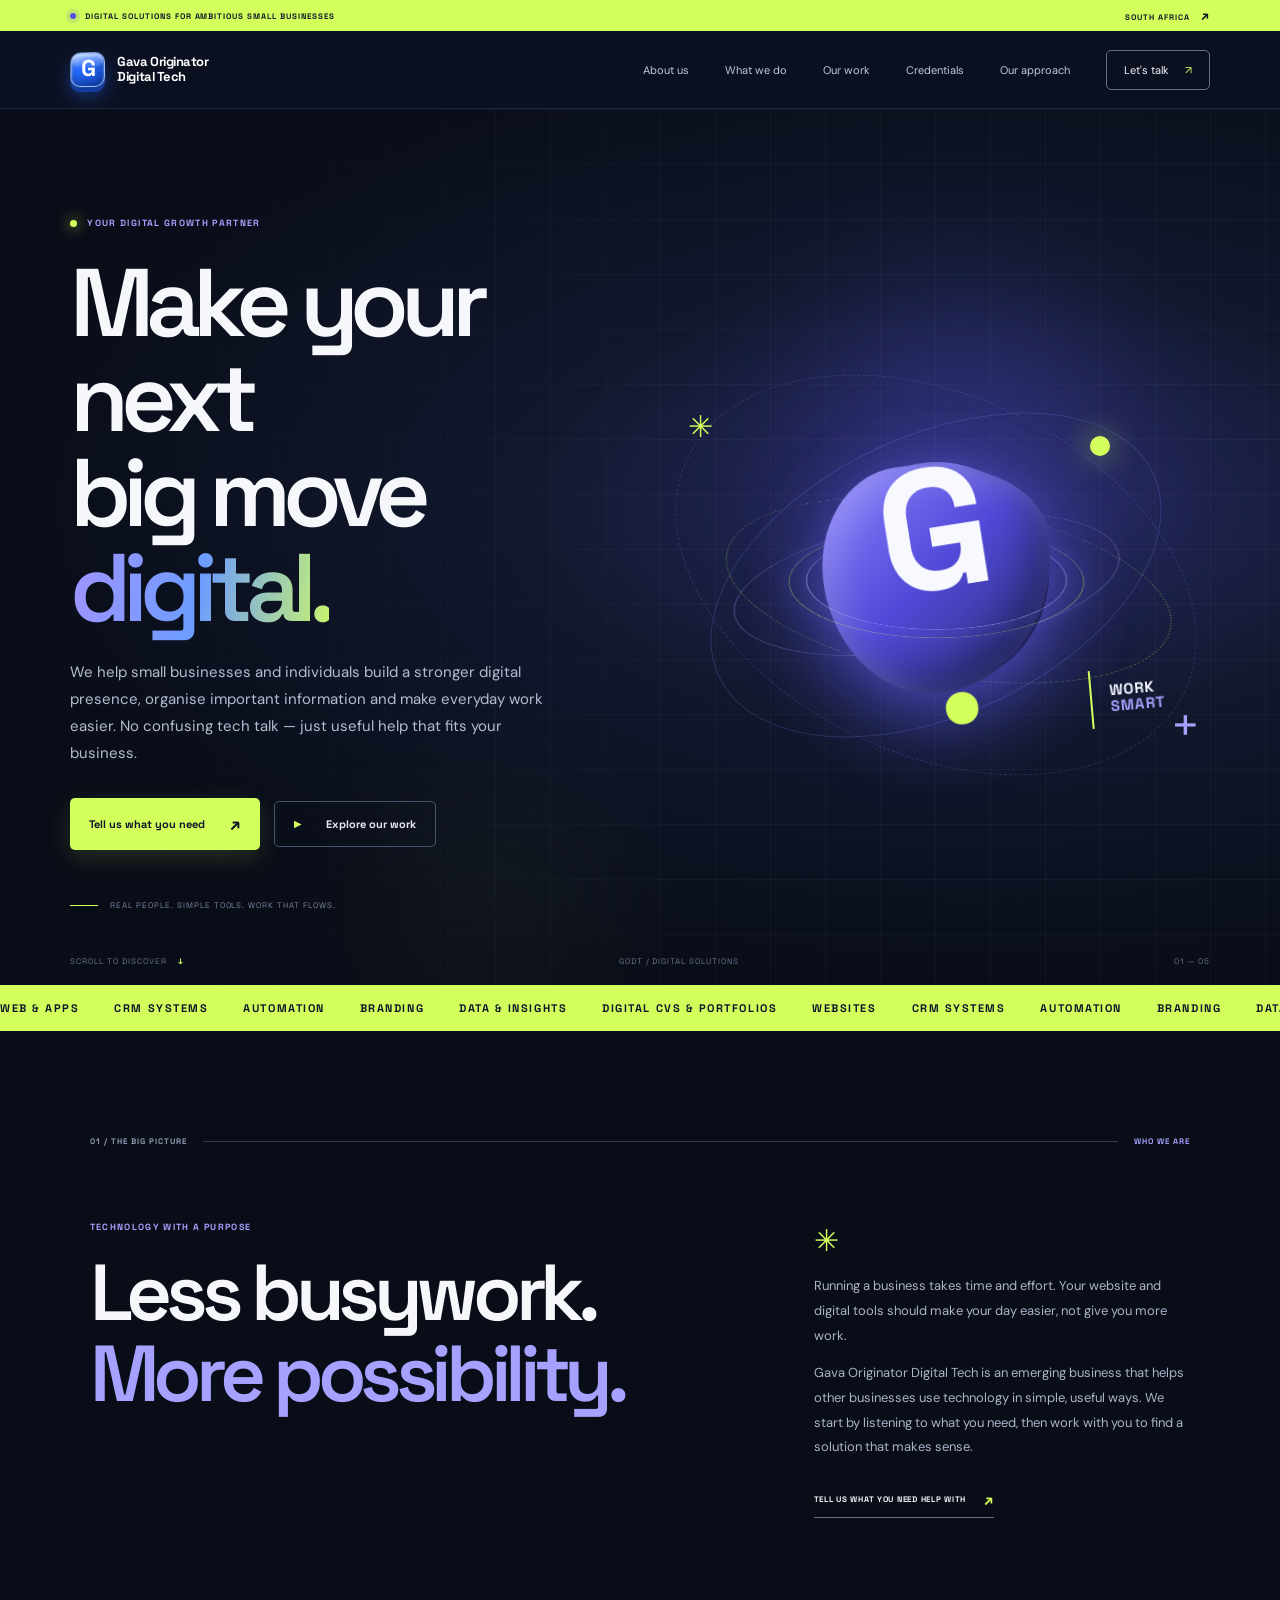
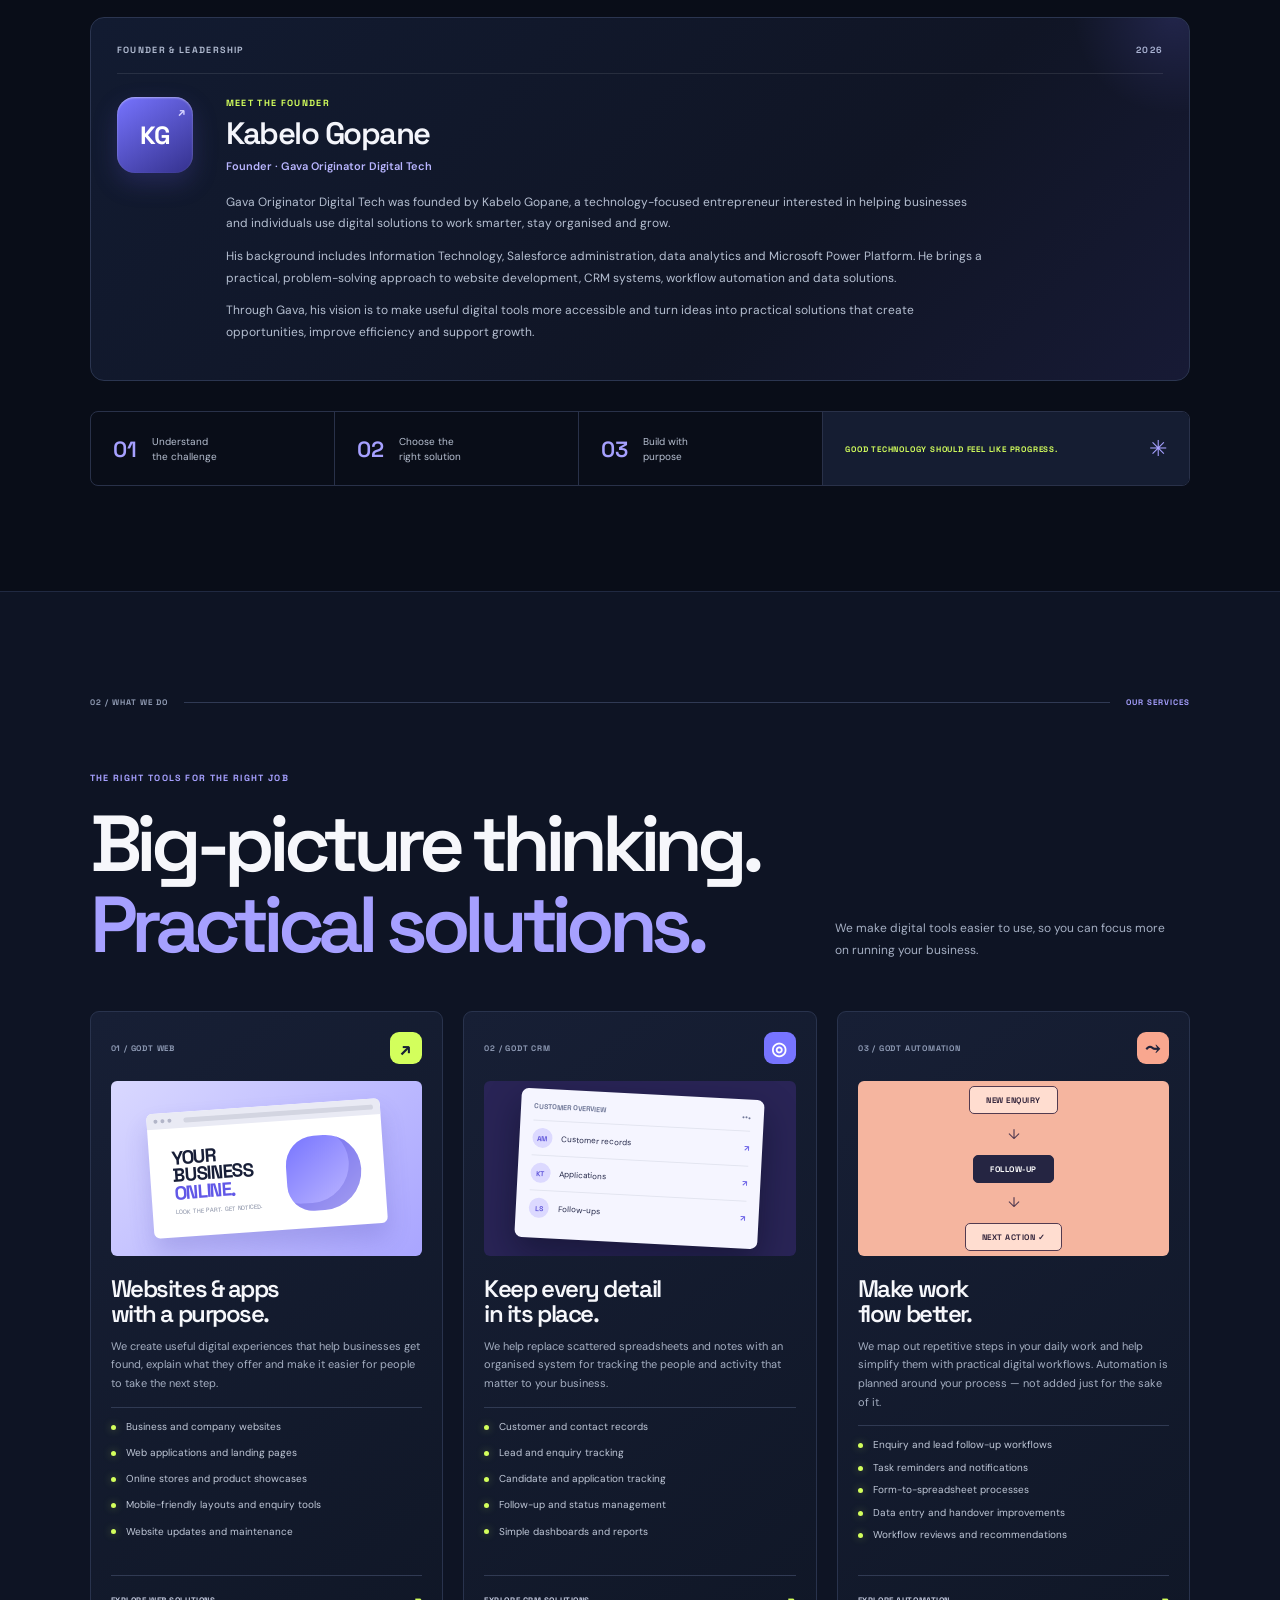
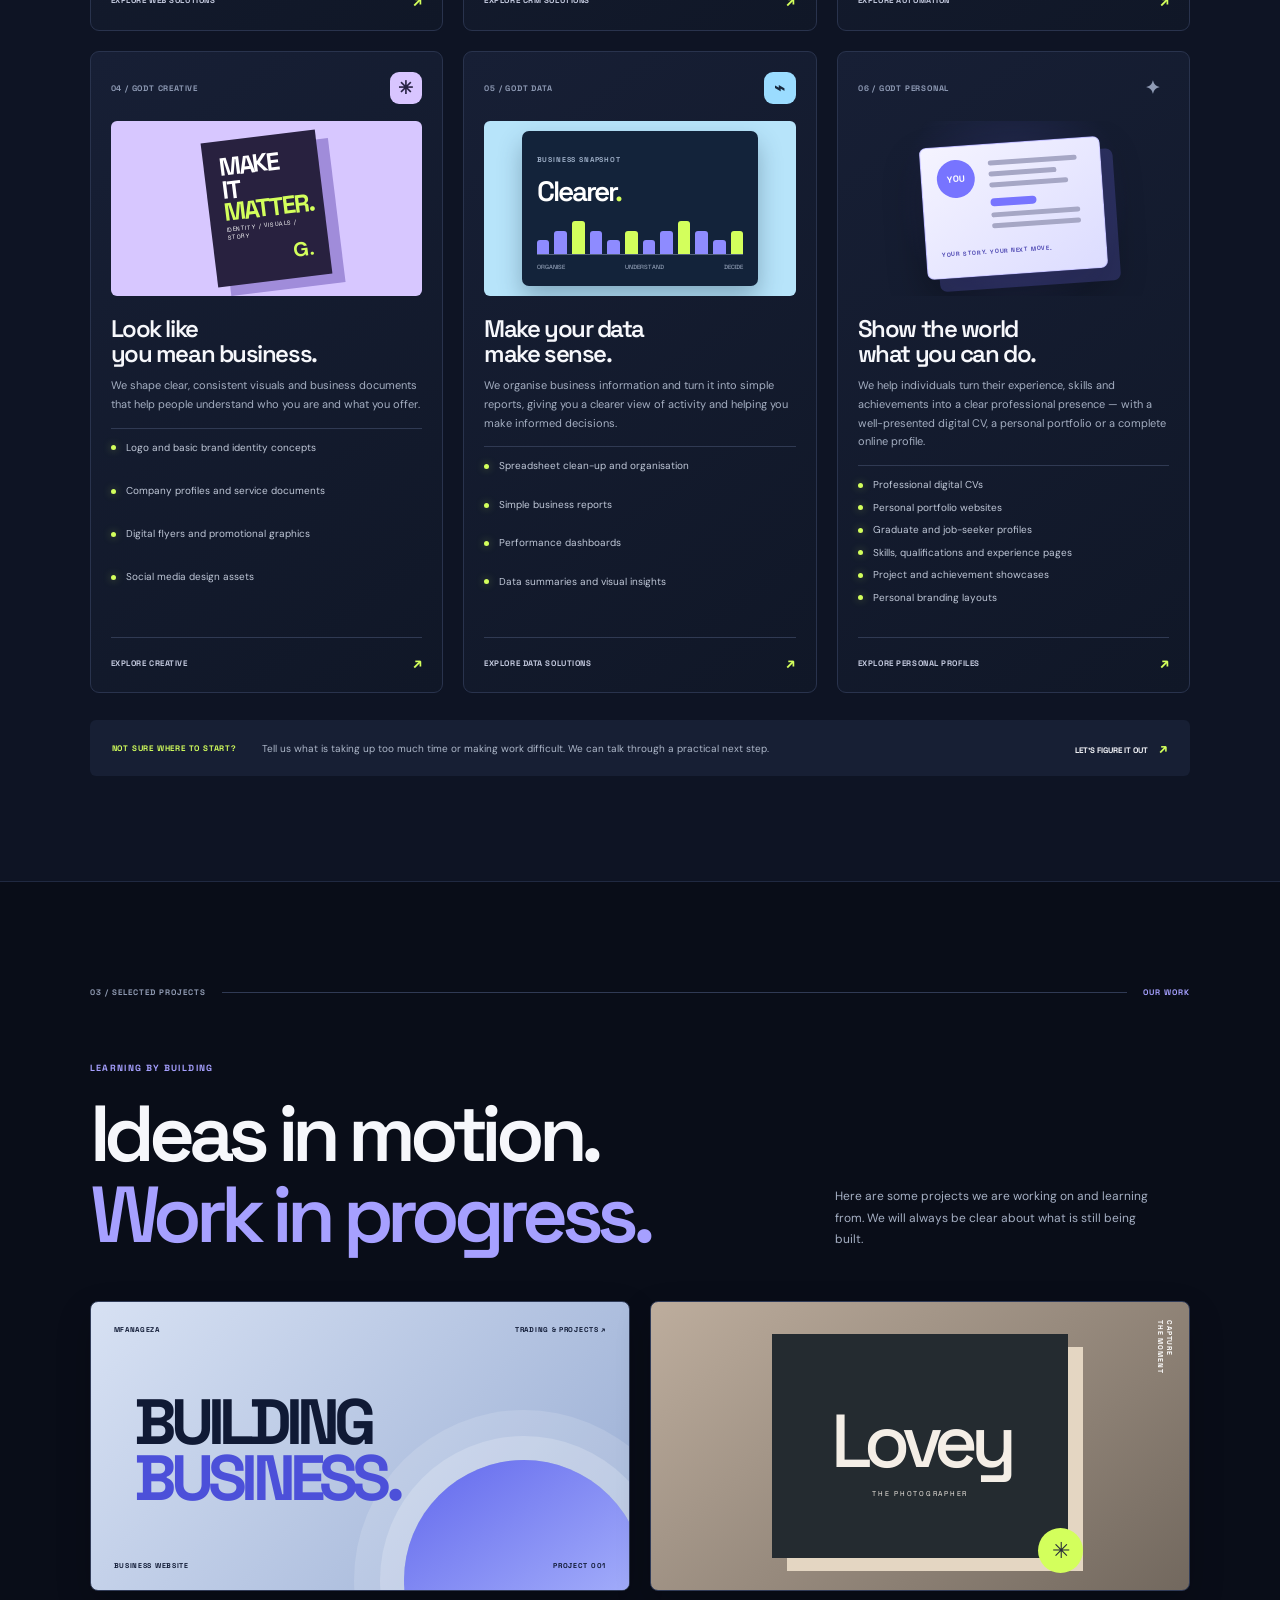
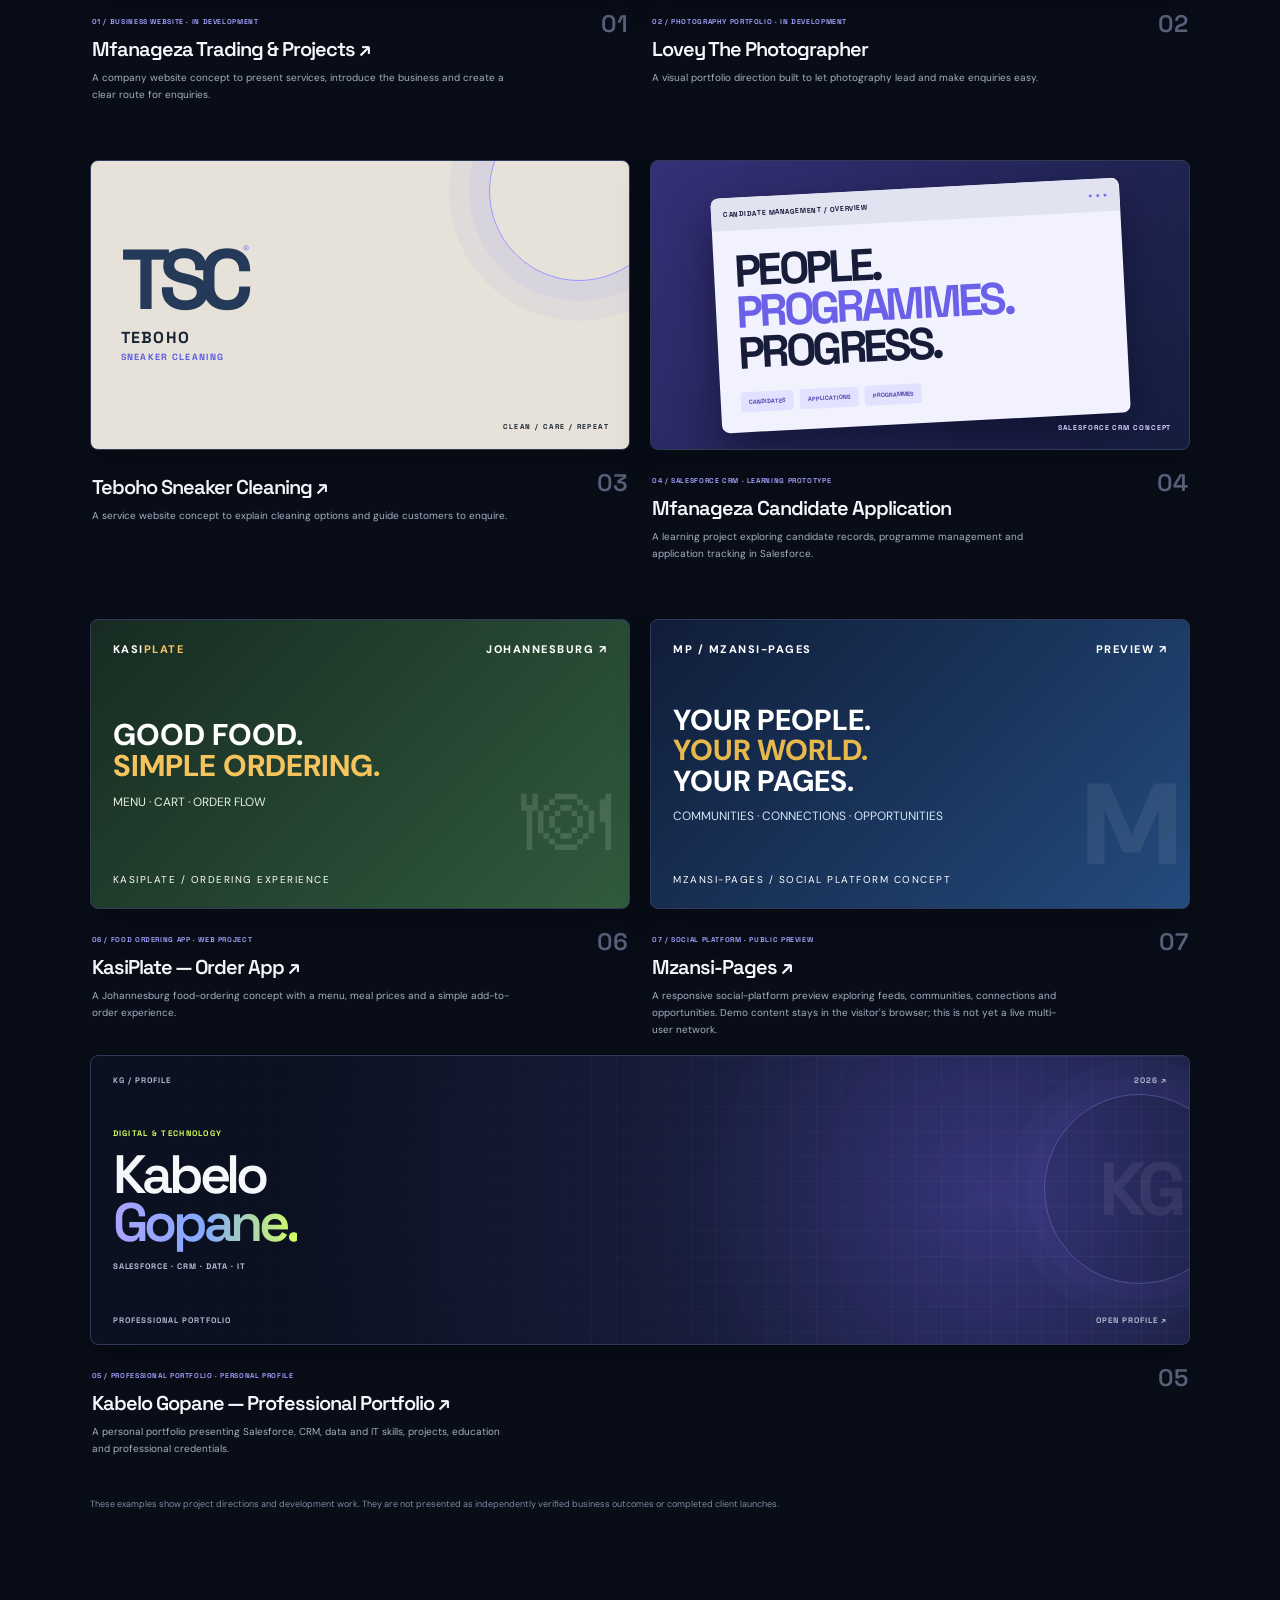
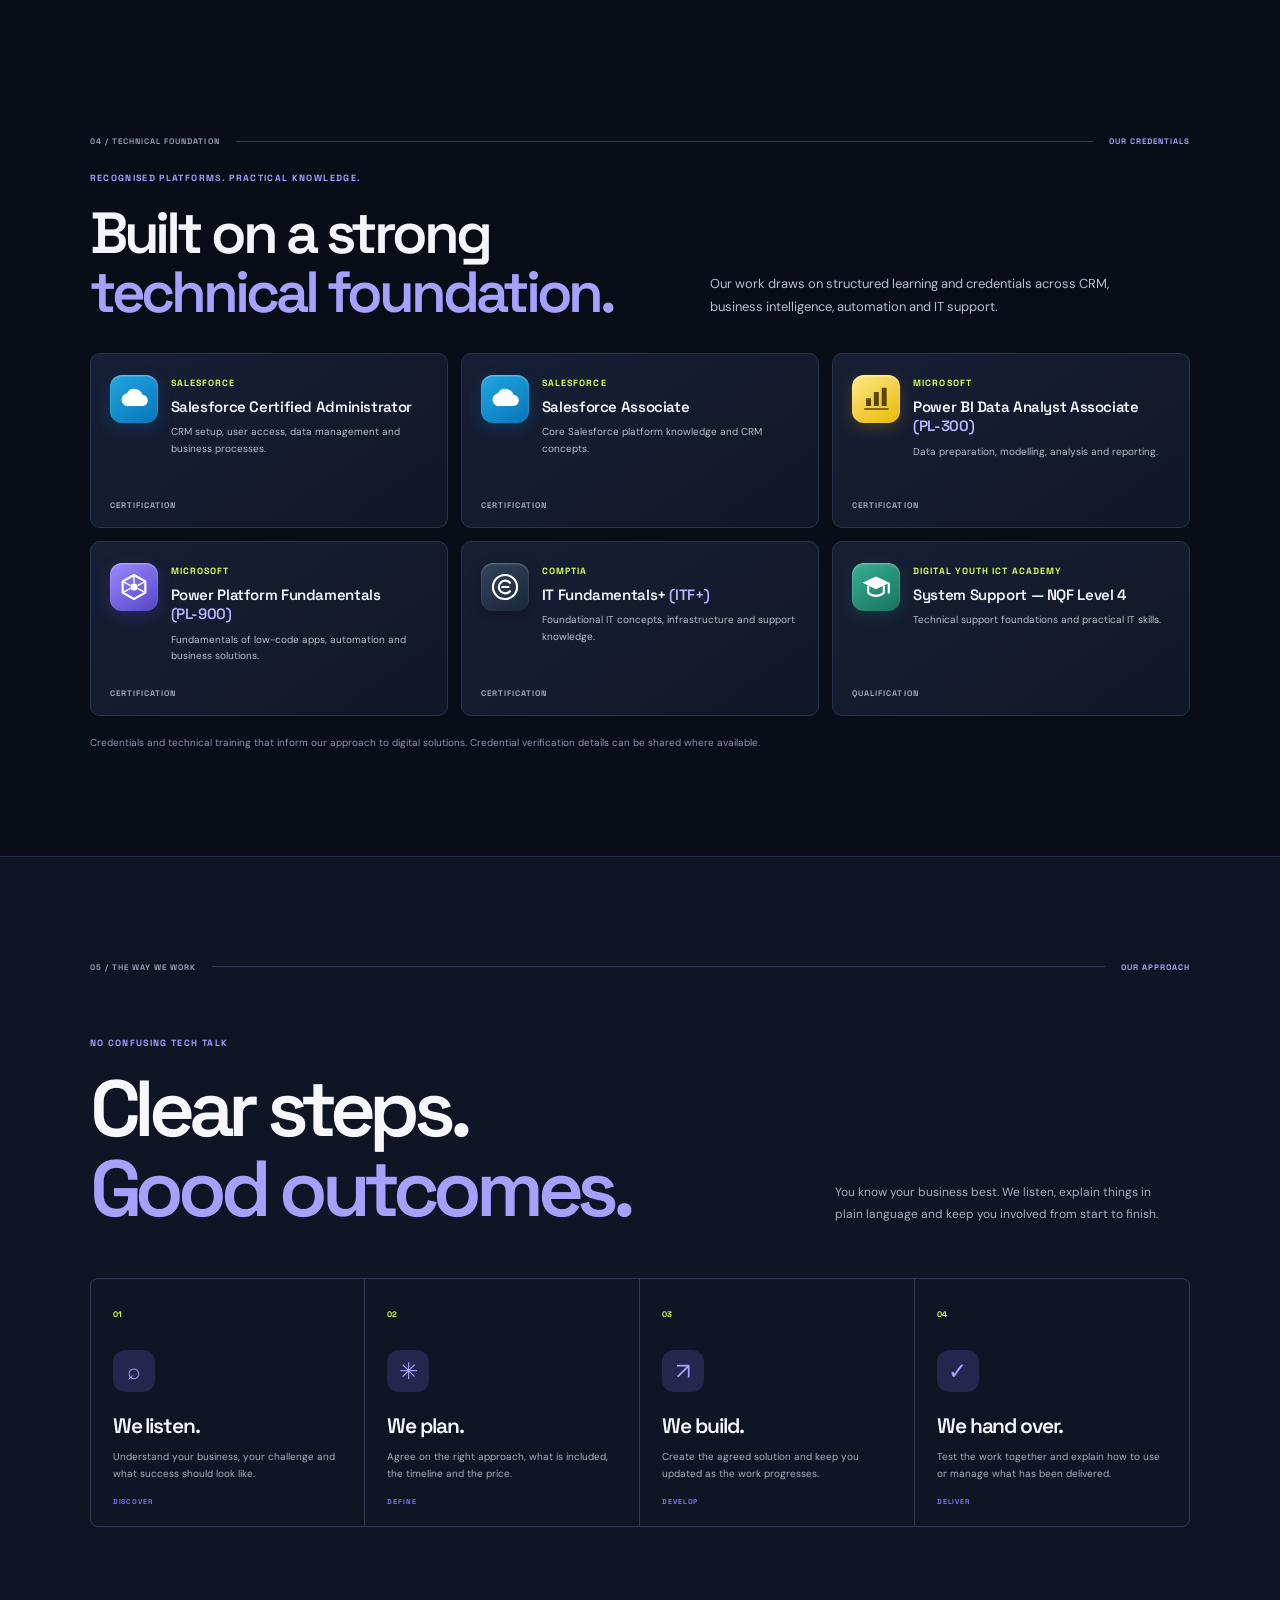
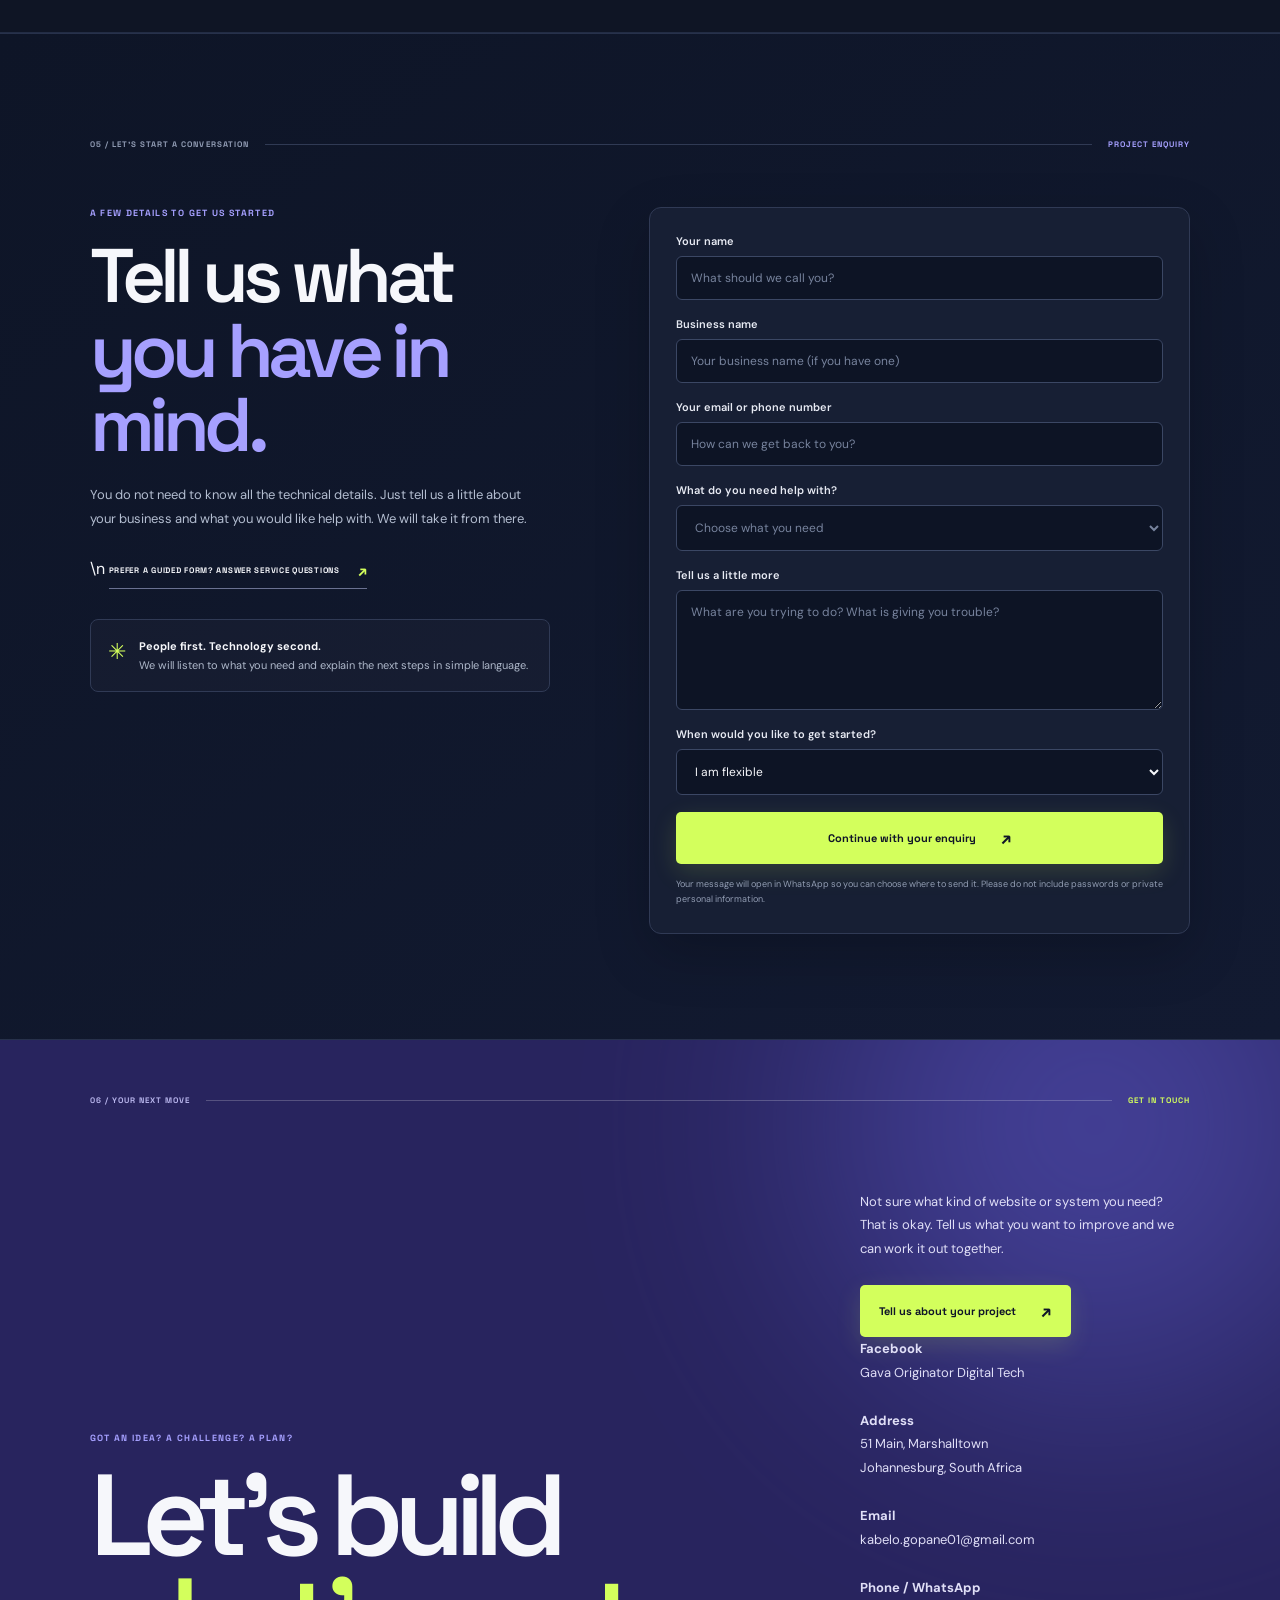
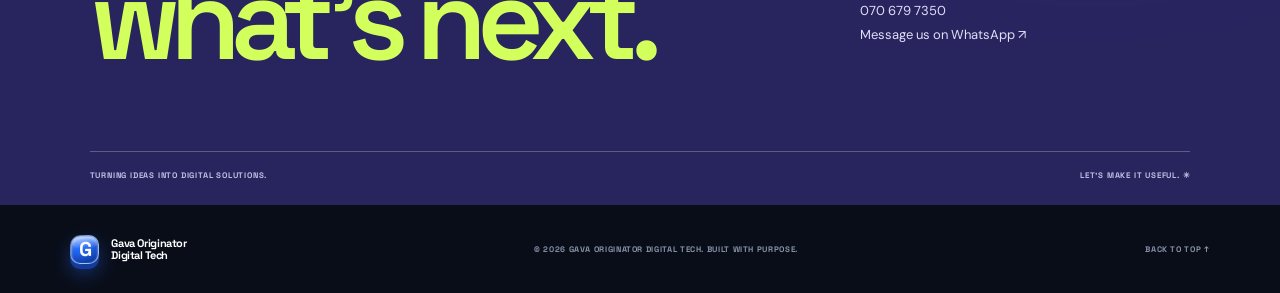
==== commit 731b676a: "Add KasiPlate and Mzansi-Pages to selected work" ====
--- a/index.html
+++ b/index.html
@@ -101,6 +101,28 @@
         <article class="work-card"><a class="project-preview-link" href="https://kabelogopane.github.io/Lovey-The-Photographer/" target="_blank" rel="noopener noreferrer" aria-label="Open Lovey The Photographer website"><div class="work-preview preview-lovey"><div class="photo-frame"><span class="photo-script">Lovey</span><span>THE PHOTOGRAPHER</span><i>✳</i></div><div class="preview-corner">CAPTURE<br>THE MOMENT</div></div></a><div class="work-info"><div><span class="project-type">02 / PHOTOGRAPHY PORTFOLIO · IN DEVELOPMENT</span><h3><a class="project-title-link" href="https://kabelogopane.github.io/Lovey-The-Photographer/" target="_blank" rel="noopener noreferrer">Lovey The Photographer</a></h3><p>A visual portfolio direction built to let photography lead and make enquiries easy.</p></div><span class="work-index">02</span></div></article>
         <article class="work-card"><a class="project-preview-link" href="https://kabelogopane.github.io/TSC/" target="_blank" rel="noopener noreferrer" aria-label="Open Teboho Sneaker Cleaning website"><a class="project-preview-link" href="https://kabelogopane.github.io/Mfanageza-Trading-Projects-CRM-Solution/" target="_blank" rel="noopener noreferrer" aria-label="Open Mfanageza Candidate Application app"><div class="work-preview preview-tsc"><div class="tsc-badge">TSC<span>®</span></div><div class="tsc-name">TEBOHO<br><i>SNEAKER CLEANING</i></div><div class="tsc-bottom">CLEAN / CARE / REPEAT</div><div class="tsc-circle"></div></a></div></a><div class="work-info"><div><h3><a class="project-title-link" href="https://kabelogopane.github.io/TSC/" target="_blank" rel="noopener noreferrer">Teboho Sneaker Cleaning ↗</a></h3><p>A service website concept to explain cleaning options and guide customers to enquire.</p></div><span class="work-index">03</span></div></article>
         <article class="work-card work-large"><div class="work-preview preview-crm"><div class="crm-window"><div class="crm-window-head">CANDIDATE MANAGEMENT / OVERVIEW <span>● ● ●</span></div><div class="crm-window-body"><div class="crm-big">PEOPLE.<br><em>PROGRAMMES.</em><br>PROGRESS.</div><div class="crm-pills"><span>CANDIDATES</span><span>APPLICATIONS</span><span>PROGRAMMES</span></div></div></div><div class="crm-caption">SALESFORCE CRM CONCEPT</div></div><div class="work-info"><div><span class="project-type">04 / SALESFORCE CRM · LEARNING PROTOTYPE</span><h3><a class="project-title-link" href="https://kabelogopane.github.io/Mfanageza-Trading-Projects-CRM-Solution/" target="_blank" rel="noopener noreferrer">Mfanageza Candidate Application</a></h3><p>A learning project exploring candidate records, programme management and application tracking in Salesforce.</p></div><span class="work-index">04</span></div></article>
+        <article class="work-card">
+          <a class="project-preview-link" href="https://kabelogopane.github.io/Order-App/" target="_blank" rel="noopener noreferrer" aria-label="Open KasiPlate ordering app">
+            <div class="work-preview" style="min-height:230px;background:linear-gradient(135deg,#172b22,#315b3d);color:#fff;display:flex;flex-direction:column;justify-content:space-between;padding:22px;position:relative;overflow:hidden">
+              <div style="display:flex;justify-content:space-between;font-size:11px;letter-spacing:1.5px;font-weight:800"><span>KASI<span style="color:#f5c45e">PLATE</span></span><span>JOHANNESBURG ↗</span></div>
+              <div style="position:relative;z-index:1"><div style="font-size:30px;font-weight:800;line-height:1.05">GOOD FOOD.<br><span style="color:#f5c45e">SIMPLE ORDERING.</span></div><div style="font-size:12px;margin-top:12px;color:#e5efdf">MENU · CART · ORDER FLOW</div></div>
+              <div style="font-size:10px;letter-spacing:1.5px">KASIPLATE / ORDERING EXPERIENCE</div>
+              <div style="position:absolute;right:18px;bottom:30px;font-size:90px;opacity:.13">🍽</div>
+            </div>
+          </a>
+          <div class="work-info"><div><span class="project-type">06 / FOOD ORDERING APP · WEB PROJECT</span><h3><a class="project-title-link" href="https://kabelogopane.github.io/Order-App/" target="_blank" rel="noopener noreferrer">KasiPlate — Order App ↗</a></h3><p>A Johannesburg food-ordering concept with a menu, meal prices and a simple add-to-order experience.</p></div><span class="work-index">06</span></div>
+        </article>
+        <article class="work-card">
+          <a class="project-preview-link" href="https://kabelogopane.github.io/Mzansi-Pages/" target="_blank" rel="noopener noreferrer" aria-label="Open Mzansi-Pages preview">
+            <div class="work-preview" style="min-height:230px;background:linear-gradient(135deg,#101d38,#234b7d);color:#fff;display:flex;flex-direction:column;justify-content:space-between;padding:22px;position:relative;overflow:hidden">
+              <div style="display:flex;justify-content:space-between;font-size:11px;letter-spacing:1.5px;font-weight:800"><span>MP / MZANSI-PAGES</span><span>PREVIEW ↗</span></div>
+              <div style="position:relative;z-index:1"><div style="font-size:29px;font-weight:800;line-height:1.05">YOUR PEOPLE.<br><span style="color:#e7b84b">YOUR WORLD.</span><br>YOUR PAGES.</div><div style="font-size:12px;margin-top:12px;color:#d4e3f6">COMMUNITIES · CONNECTIONS · OPPORTUNITIES</div></div>
+              <div style="font-size:10px;letter-spacing:1.5px">MZANSI-PAGES / SOCIAL PLATFORM CONCEPT</div>
+              <div style="position:absolute;right:8px;bottom:8px;font-size:115px;font-weight:900;color:#ffffff12">M</div>
+            </div>
+          </a>
+          <div class="work-info"><div><span class="project-type">07 / SOCIAL PLATFORM · PUBLIC PREVIEW</span><h3><a class="project-title-link" href="https://kabelogopane.github.io/Mzansi-Pages/" target="_blank" rel="noopener noreferrer">Mzansi-Pages ↗</a></h3><p>A responsive social-platform preview exploring feeds, communities, connections and opportunities. Demo content stays in the visitor's browser; this is not yet a live multi-user network.</p></div><span class="work-index">07</span></div>
+        </article>
       </div>
         <article class="work-card">
           <a class="project-preview-link" href="https://kabelogopane.github.io/My-Portfolio-2/" target="_blank" rel="noopener noreferrer" aria-label="Open Kabelo Gopane professional portfolio">
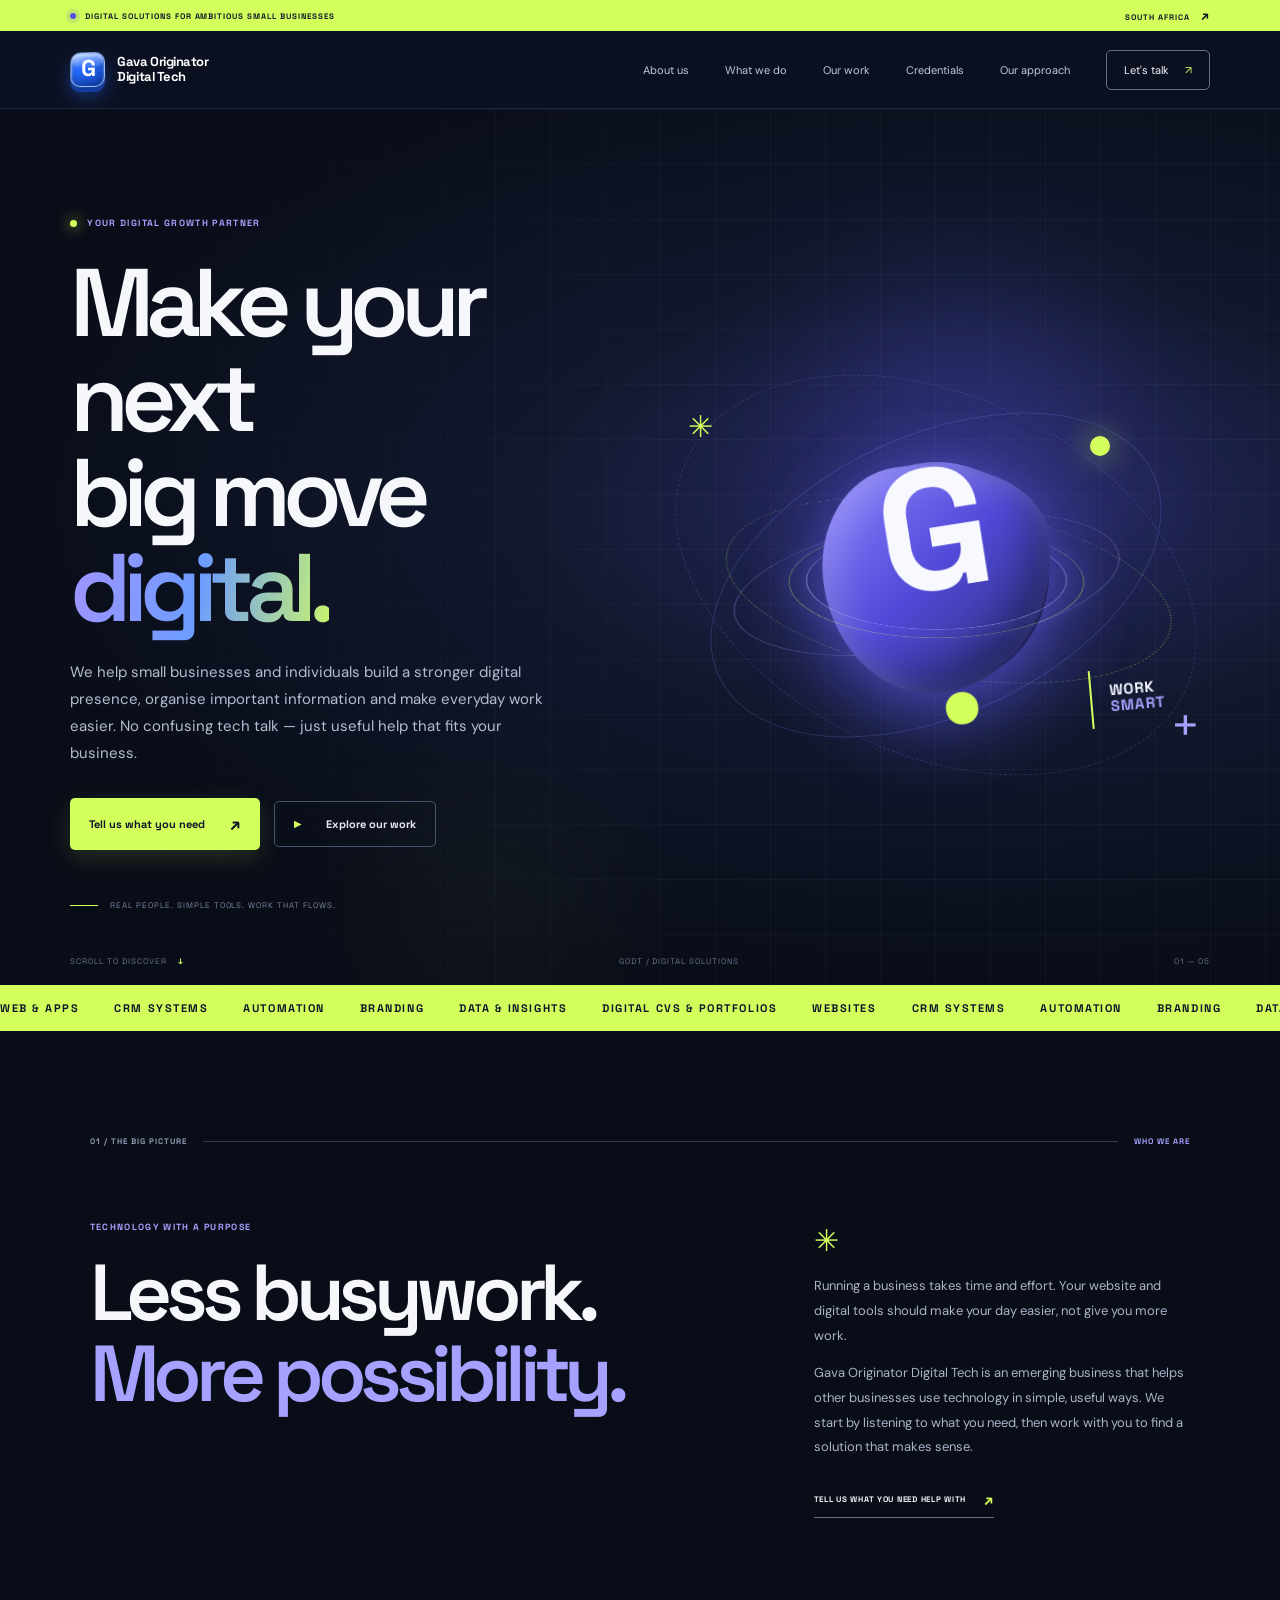
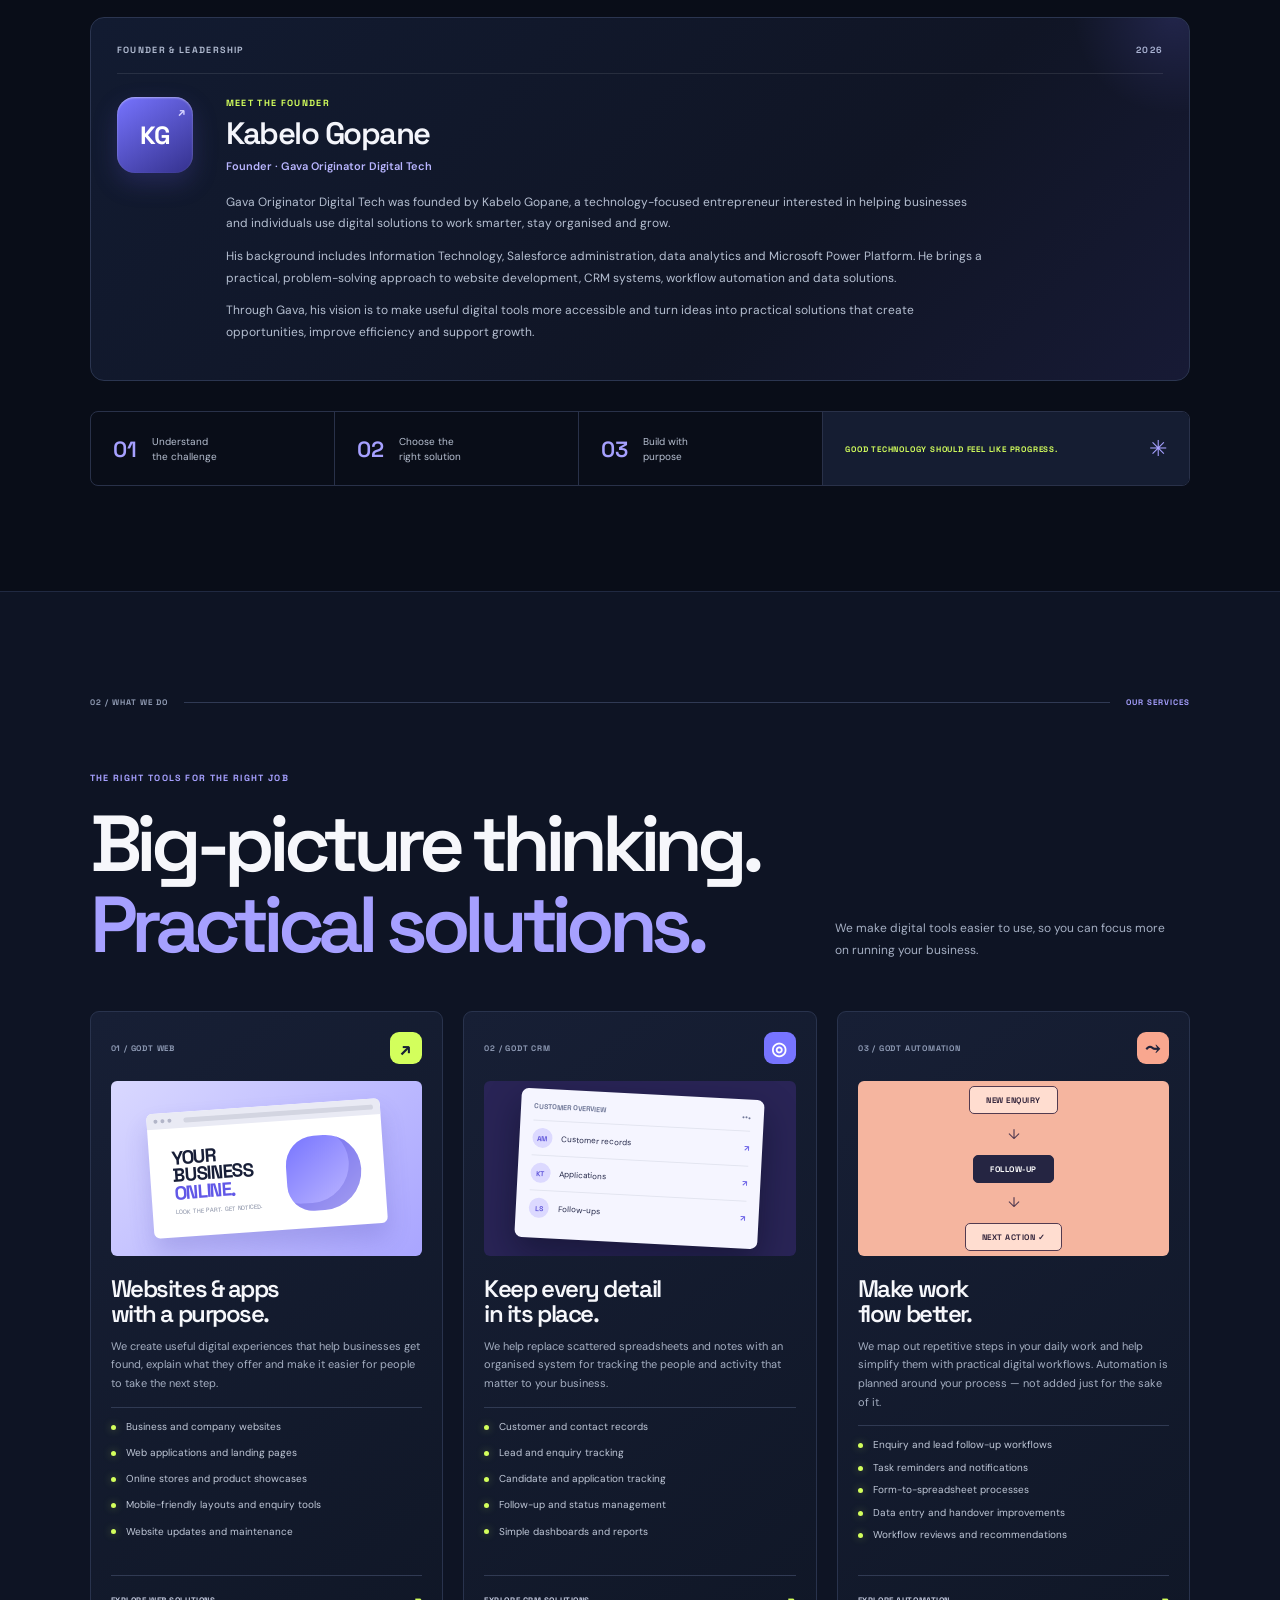
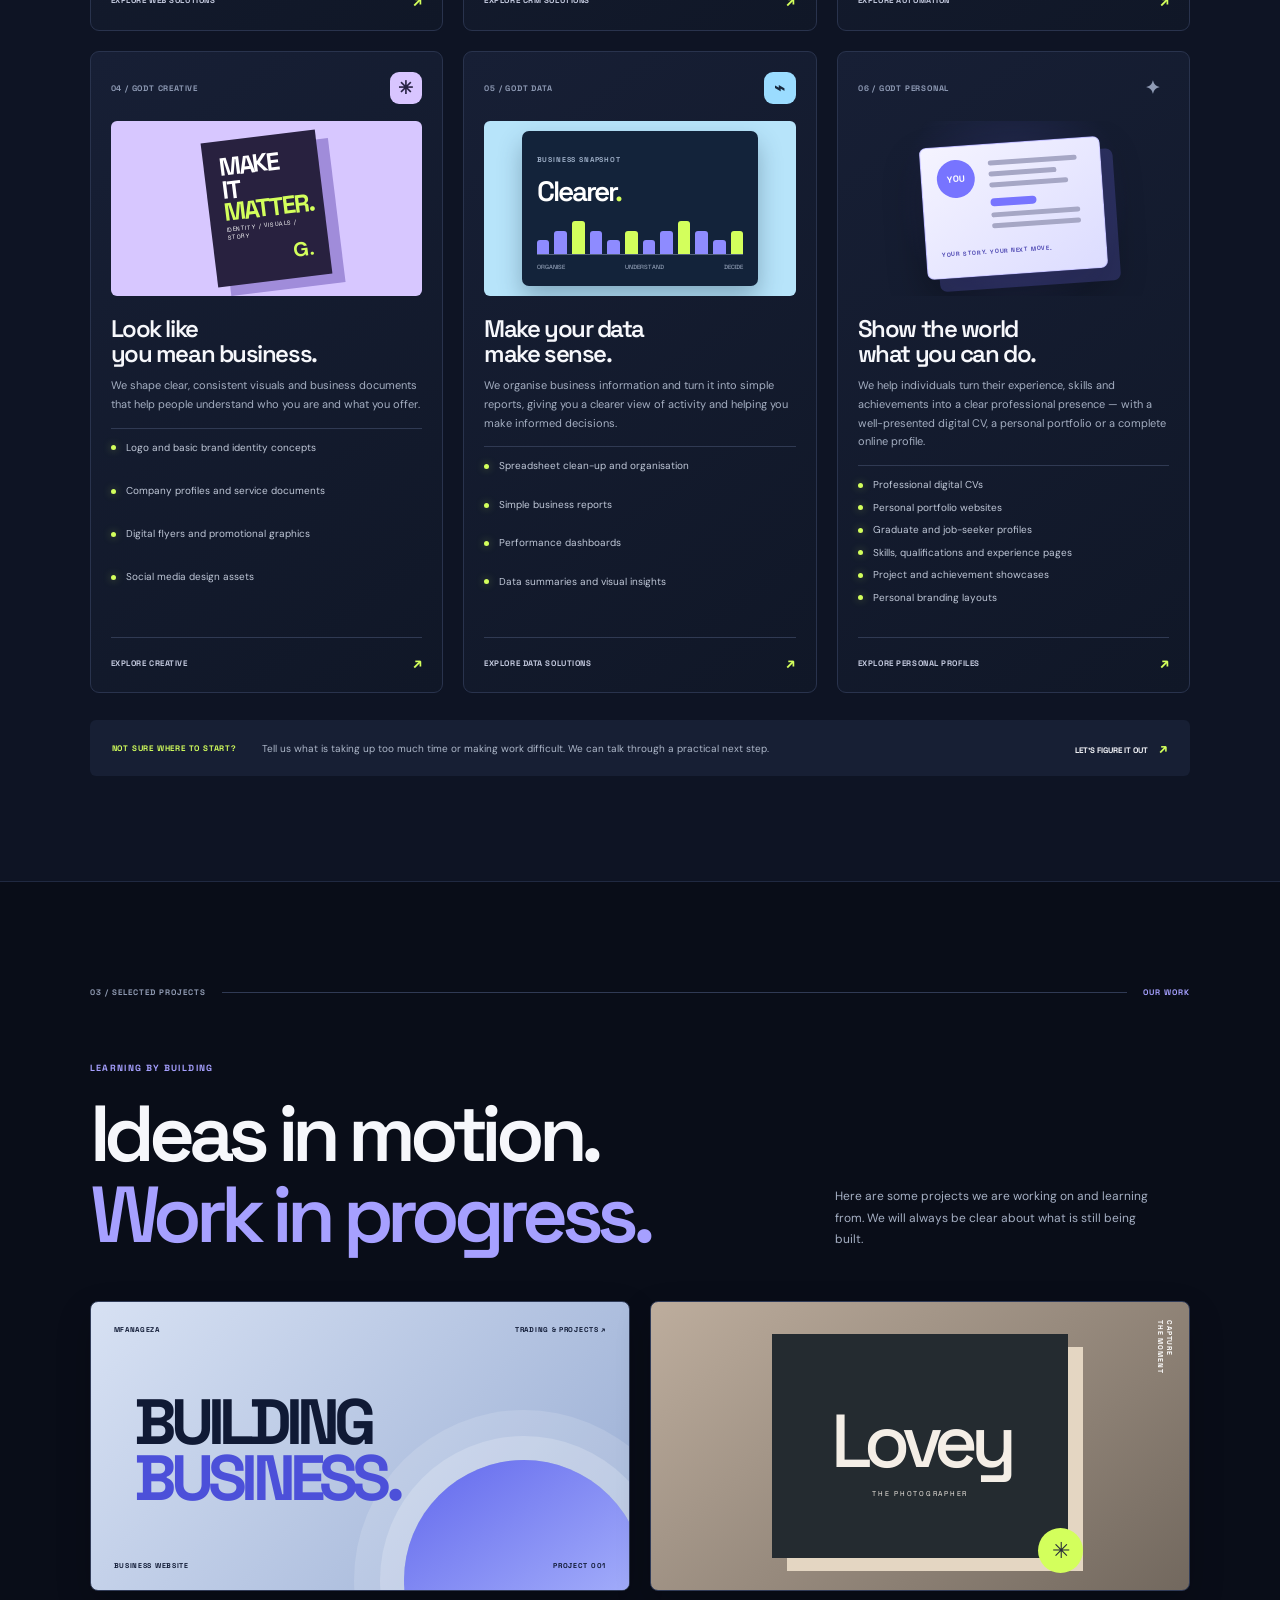
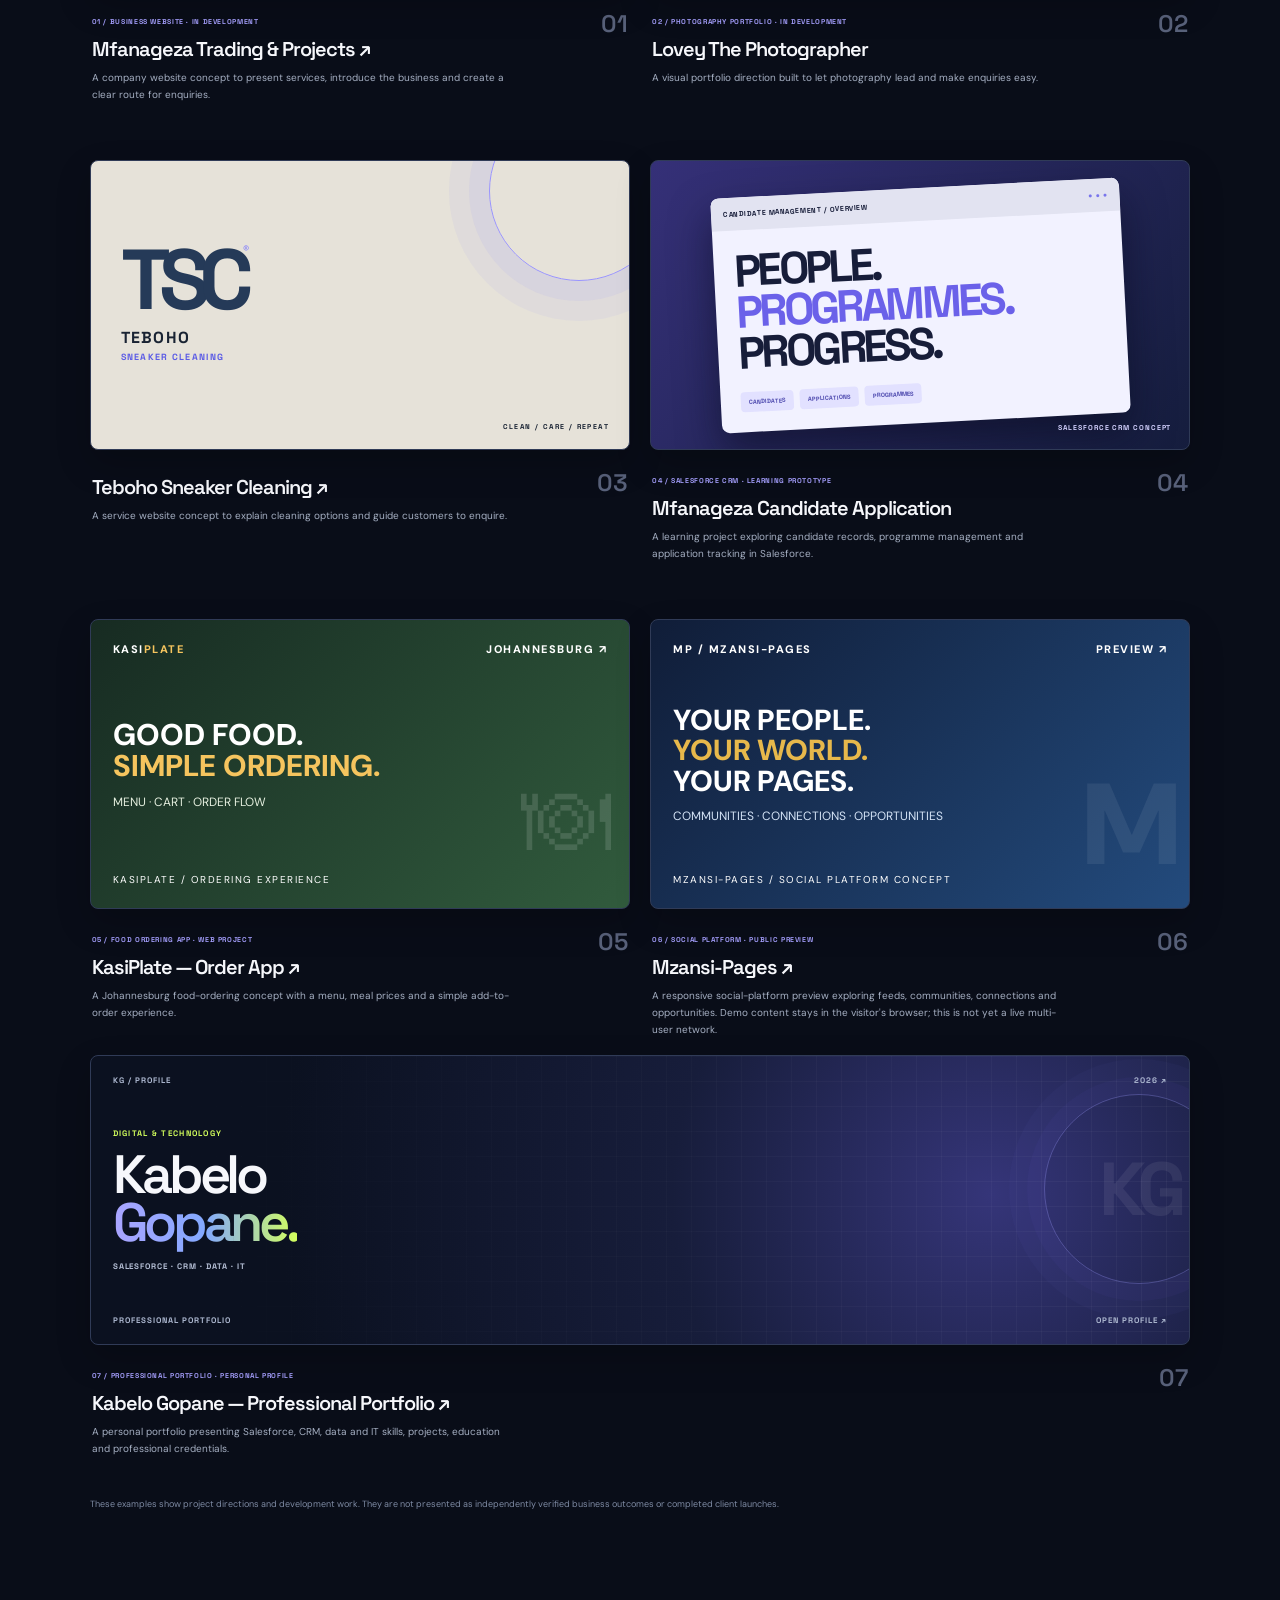
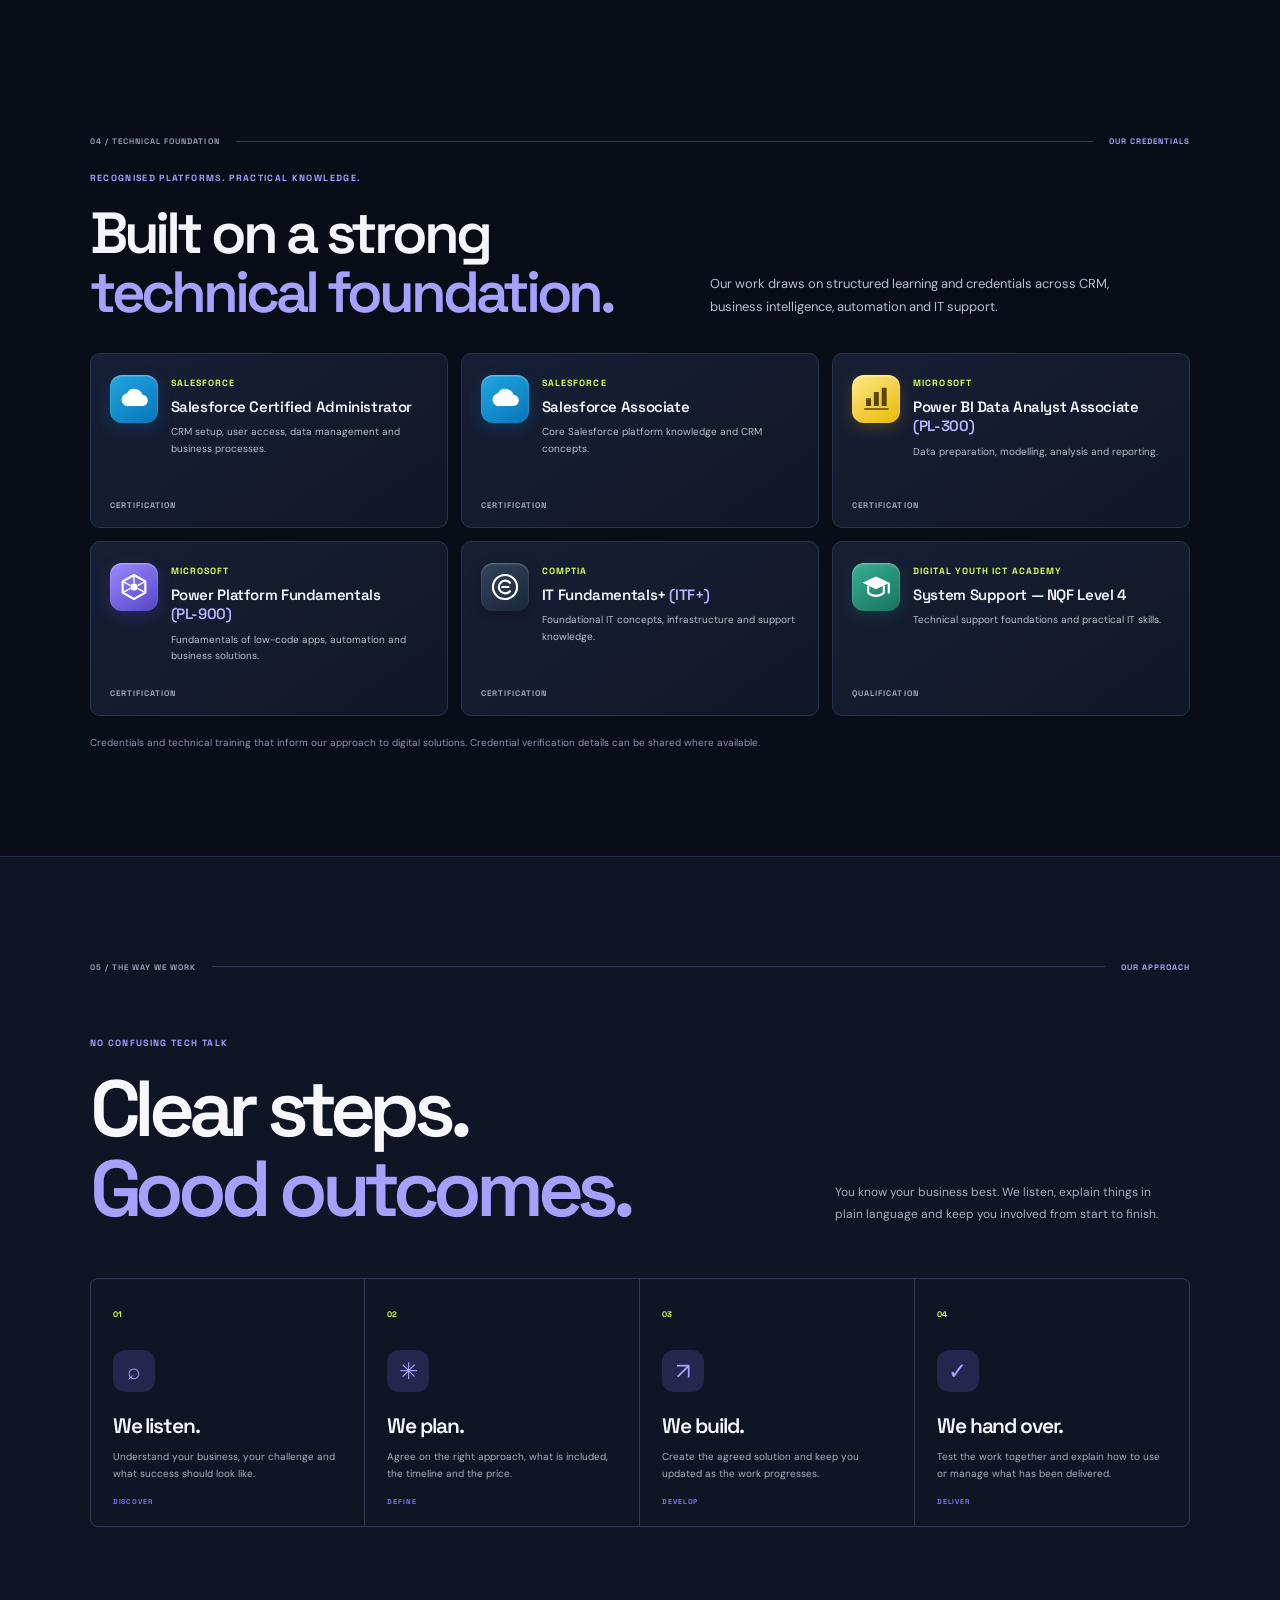
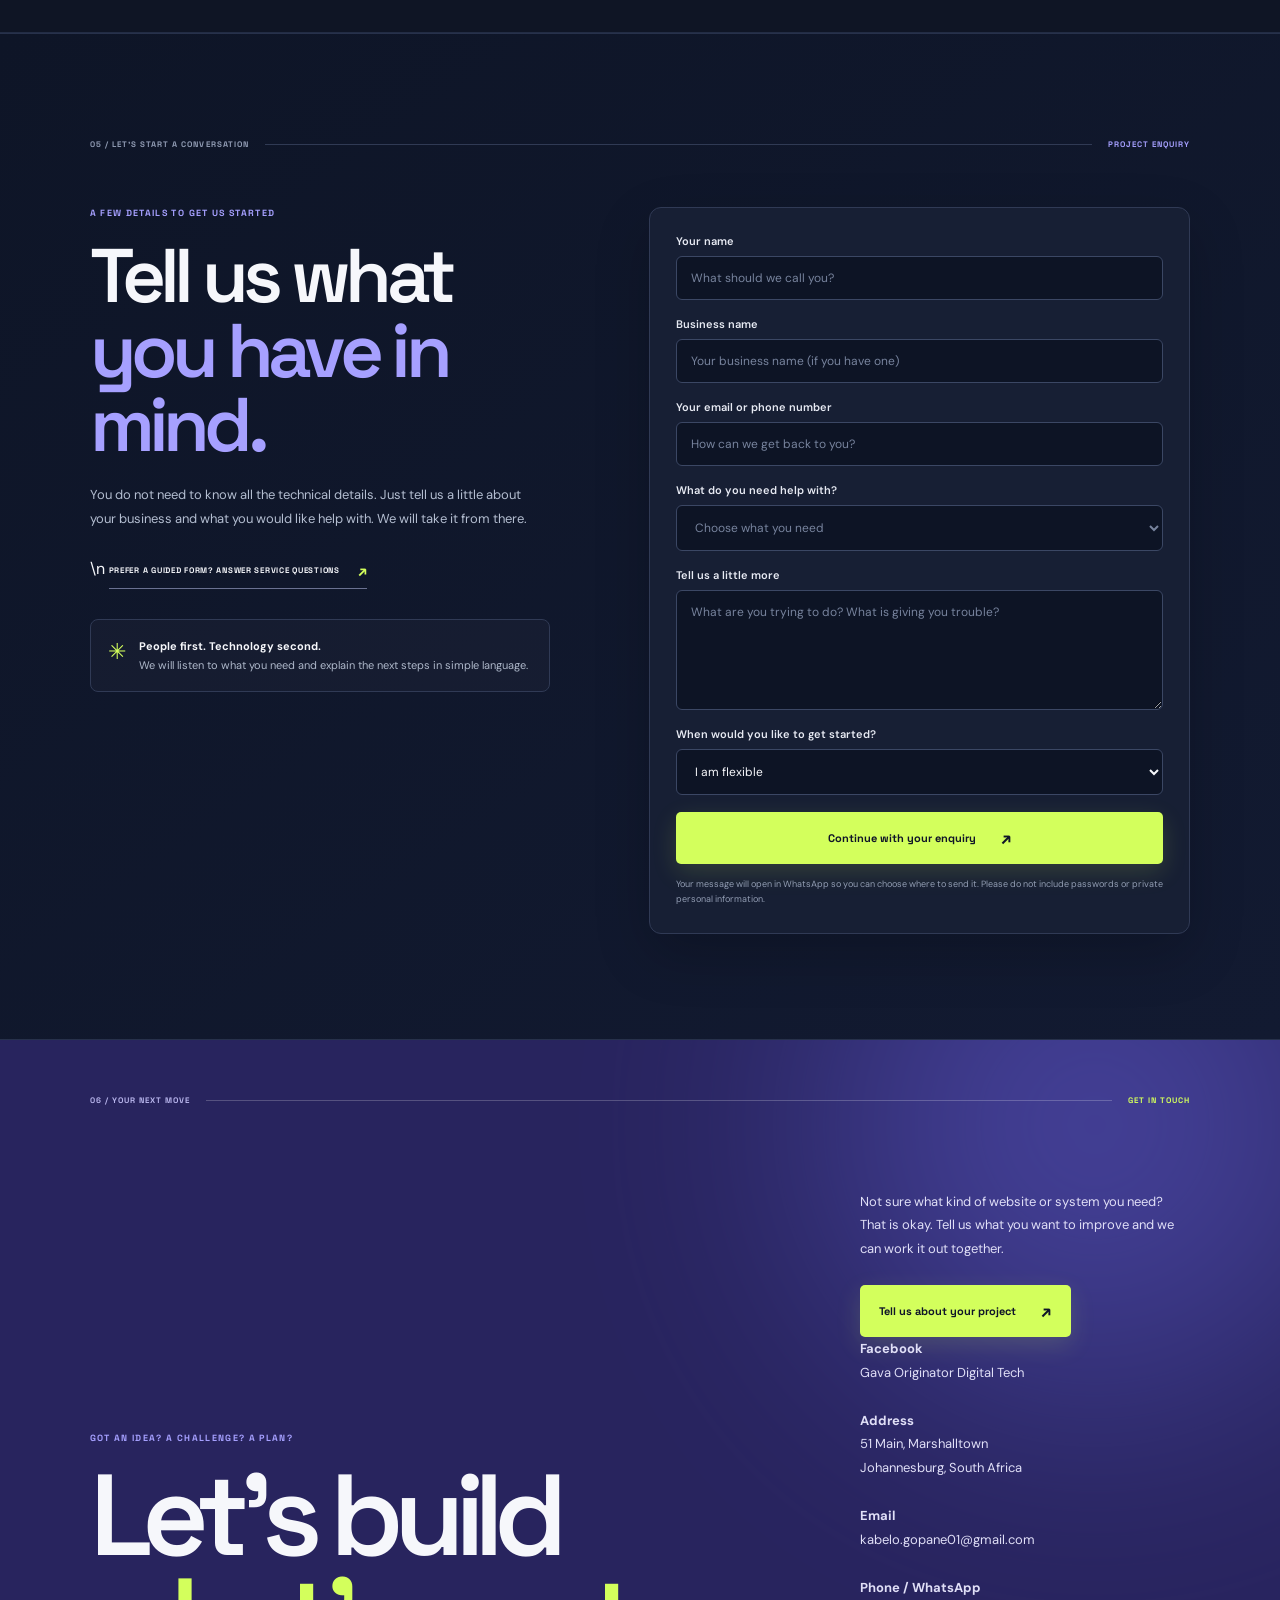
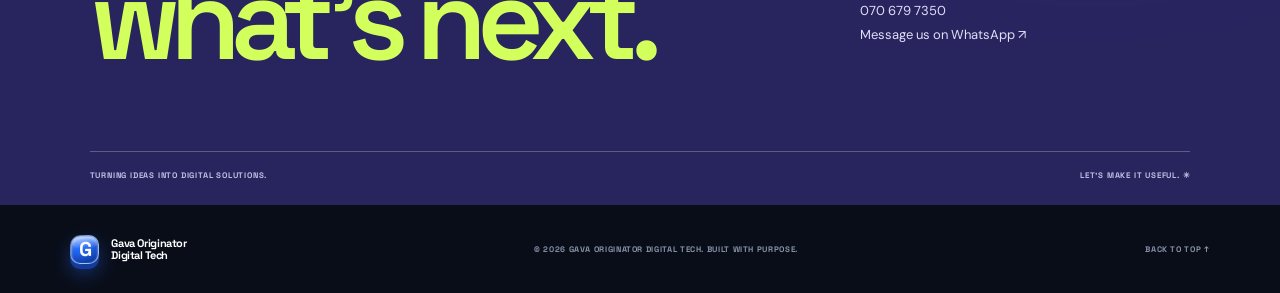
==== commit 57afcb76: "Renumber selected projects sequentially from 01 to 07" ====
--- a/index.html
+++ b/index.html
@@ -110,7 +110,7 @@
               <div style="position:absolute;right:18px;bottom:30px;font-size:90px;opacity:.13">🍽</div>
             </div>
           </a>
-          <div class="work-info"><div><span class="project-type">06 / FOOD ORDERING APP · WEB PROJECT</span><h3><a class="project-title-link" href="https://kabelogopane.github.io/Order-App/" target="_blank" rel="noopener noreferrer">KasiPlate — Order App ↗</a></h3><p>A Johannesburg food-ordering concept with a menu, meal prices and a simple add-to-order experience.</p></div><span class="work-index">06</span></div>
+          <div class="work-info"><div><span class="project-type">05 / FOOD ORDERING APP · WEB PROJECT</span><h3><a class="project-title-link" href="https://kabelogopane.github.io/Order-App/" target="_blank" rel="noopener noreferrer">KasiPlate — Order App ↗</a></h3><p>A Johannesburg food-ordering concept with a menu, meal prices and a simple add-to-order experience.</p></div><span class="work-index">05</span></div>
         </article>
         <article class="work-card">
           <a class="project-preview-link" href="https://kabelogopane.github.io/Mzansi-Pages/" target="_blank" rel="noopener noreferrer" aria-label="Open Mzansi-Pages preview">
@@ -121,7 +121,7 @@
               <div style="position:absolute;right:8px;bottom:8px;font-size:115px;font-weight:900;color:#ffffff12">M</div>
             </div>
           </a>
-          <div class="work-info"><div><span class="project-type">07 / SOCIAL PLATFORM · PUBLIC PREVIEW</span><h3><a class="project-title-link" href="https://kabelogopane.github.io/Mzansi-Pages/" target="_blank" rel="noopener noreferrer">Mzansi-Pages ↗</a></h3><p>A responsive social-platform preview exploring feeds, communities, connections and opportunities. Demo content stays in the visitor's browser; this is not yet a live multi-user network.</p></div><span class="work-index">07</span></div>
+          <div class="work-info"><div><span class="project-type">06 / SOCIAL PLATFORM · PUBLIC PREVIEW</span><h3><a class="project-title-link" href="https://kabelogopane.github.io/Mzansi-Pages/" target="_blank" rel="noopener noreferrer">Mzansi-Pages ↗</a></h3><p>A responsive social-platform preview exploring feeds, communities, connections and opportunities. Demo content stays in the visitor's browser; this is not yet a live multi-user network.</p></div><span class="work-index">06</span></div>
         </article>
       </div>
         <article class="work-card">
@@ -133,7 +133,7 @@
               <div class="portfolio-preview-orb"></div>
             </div>
           </a>
-          <div class="work-info"><div><span class="project-type">05 / PROFESSIONAL PORTFOLIO · PERSONAL PROFILE</span><h3><a class="project-title-link" href="https://kabelogopane.github.io/My-Portfolio-2/" target="_blank" rel="noopener noreferrer">Kabelo Gopane — Professional Portfolio ↗</a></h3><p>A personal portfolio presenting Salesforce, CRM, data and IT skills, projects, education and professional credentials.</p></div><span class="work-index">05</span></div>
+          <div class="work-info"><div><span class="project-type">07 / PROFESSIONAL PORTFOLIO · PERSONAL PROFILE</span><h3><a class="project-title-link" href="https://kabelogopane.github.io/My-Portfolio-2/" target="_blank" rel="noopener noreferrer">Kabelo Gopane — Professional Portfolio ↗</a></h3><p>A personal portfolio presenting Salesforce, CRM, data and IT skills, projects, education and professional credentials.</p></div><span class="work-index">07</span></div>
         </article>
       <p class="portfolio-note">These examples show project directions and development work. They are not presented as independently verified business outcomes or completed client launches.</p>
     </section>
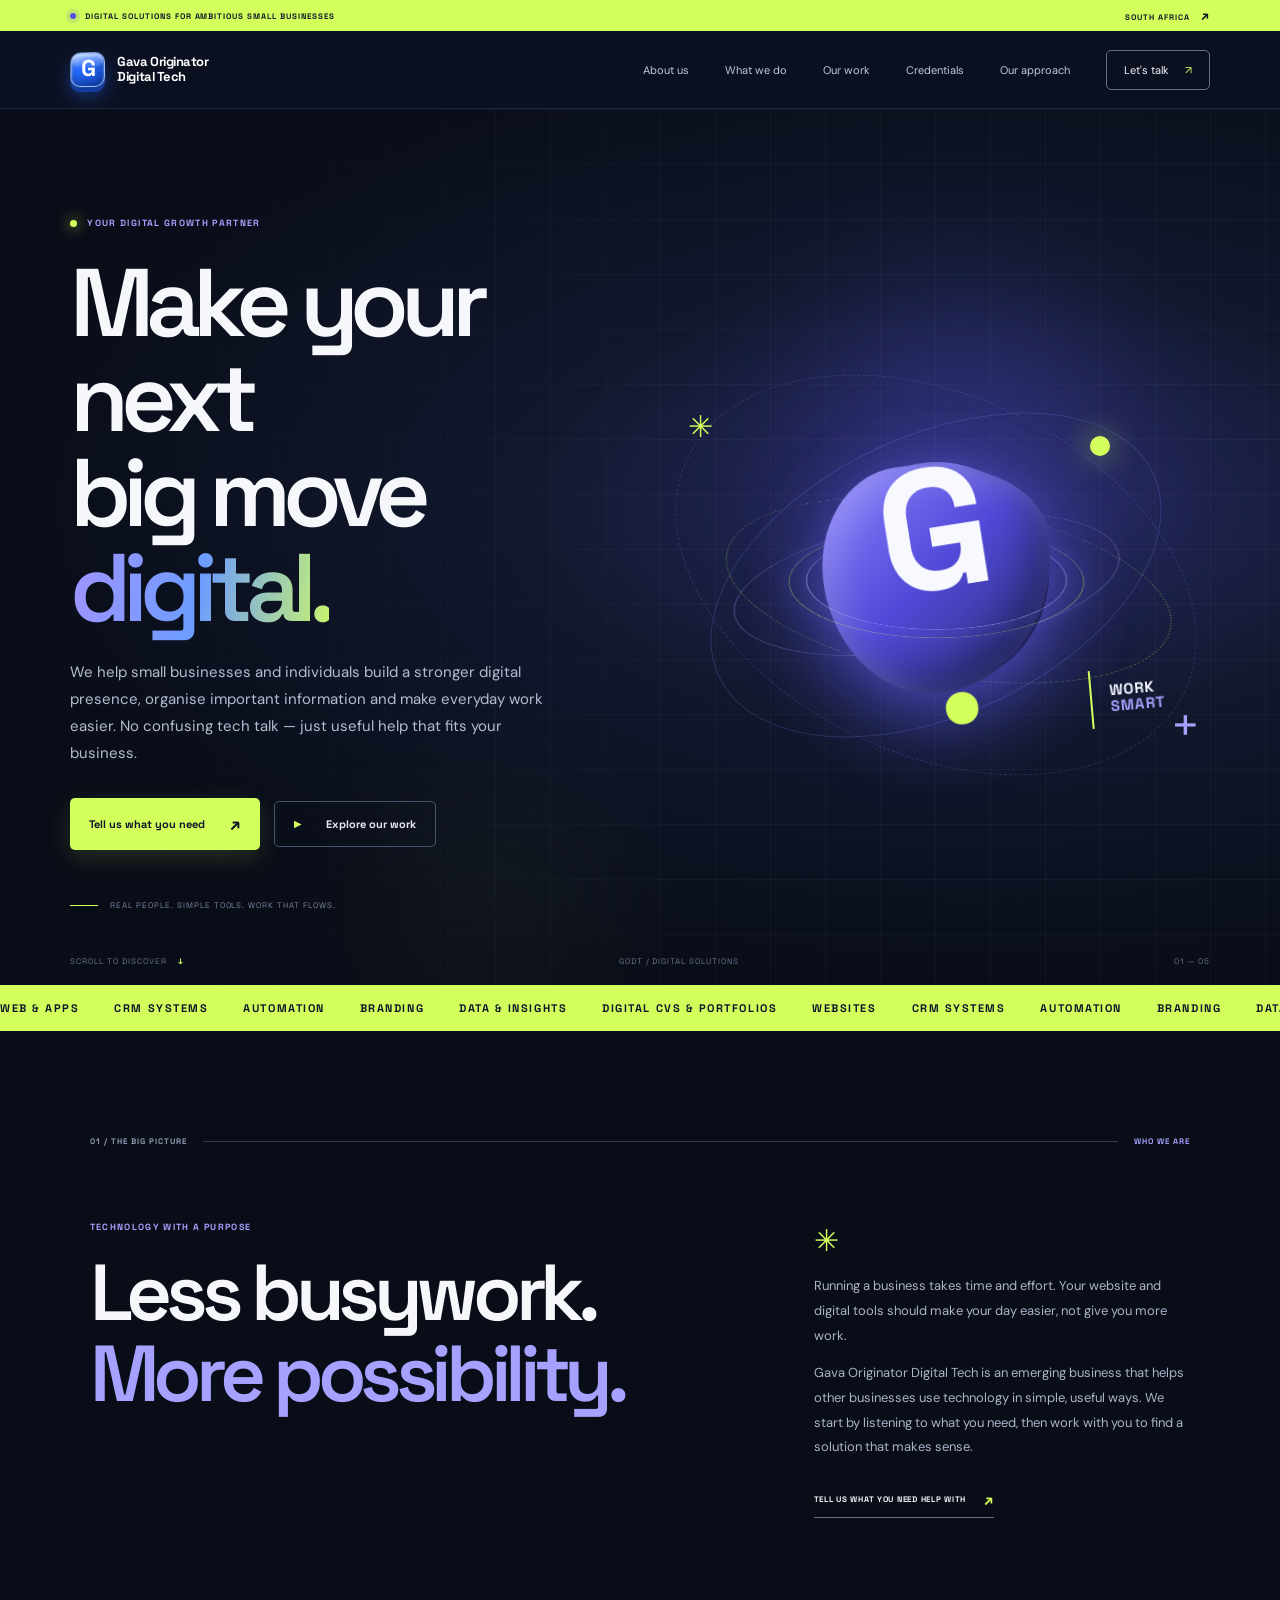
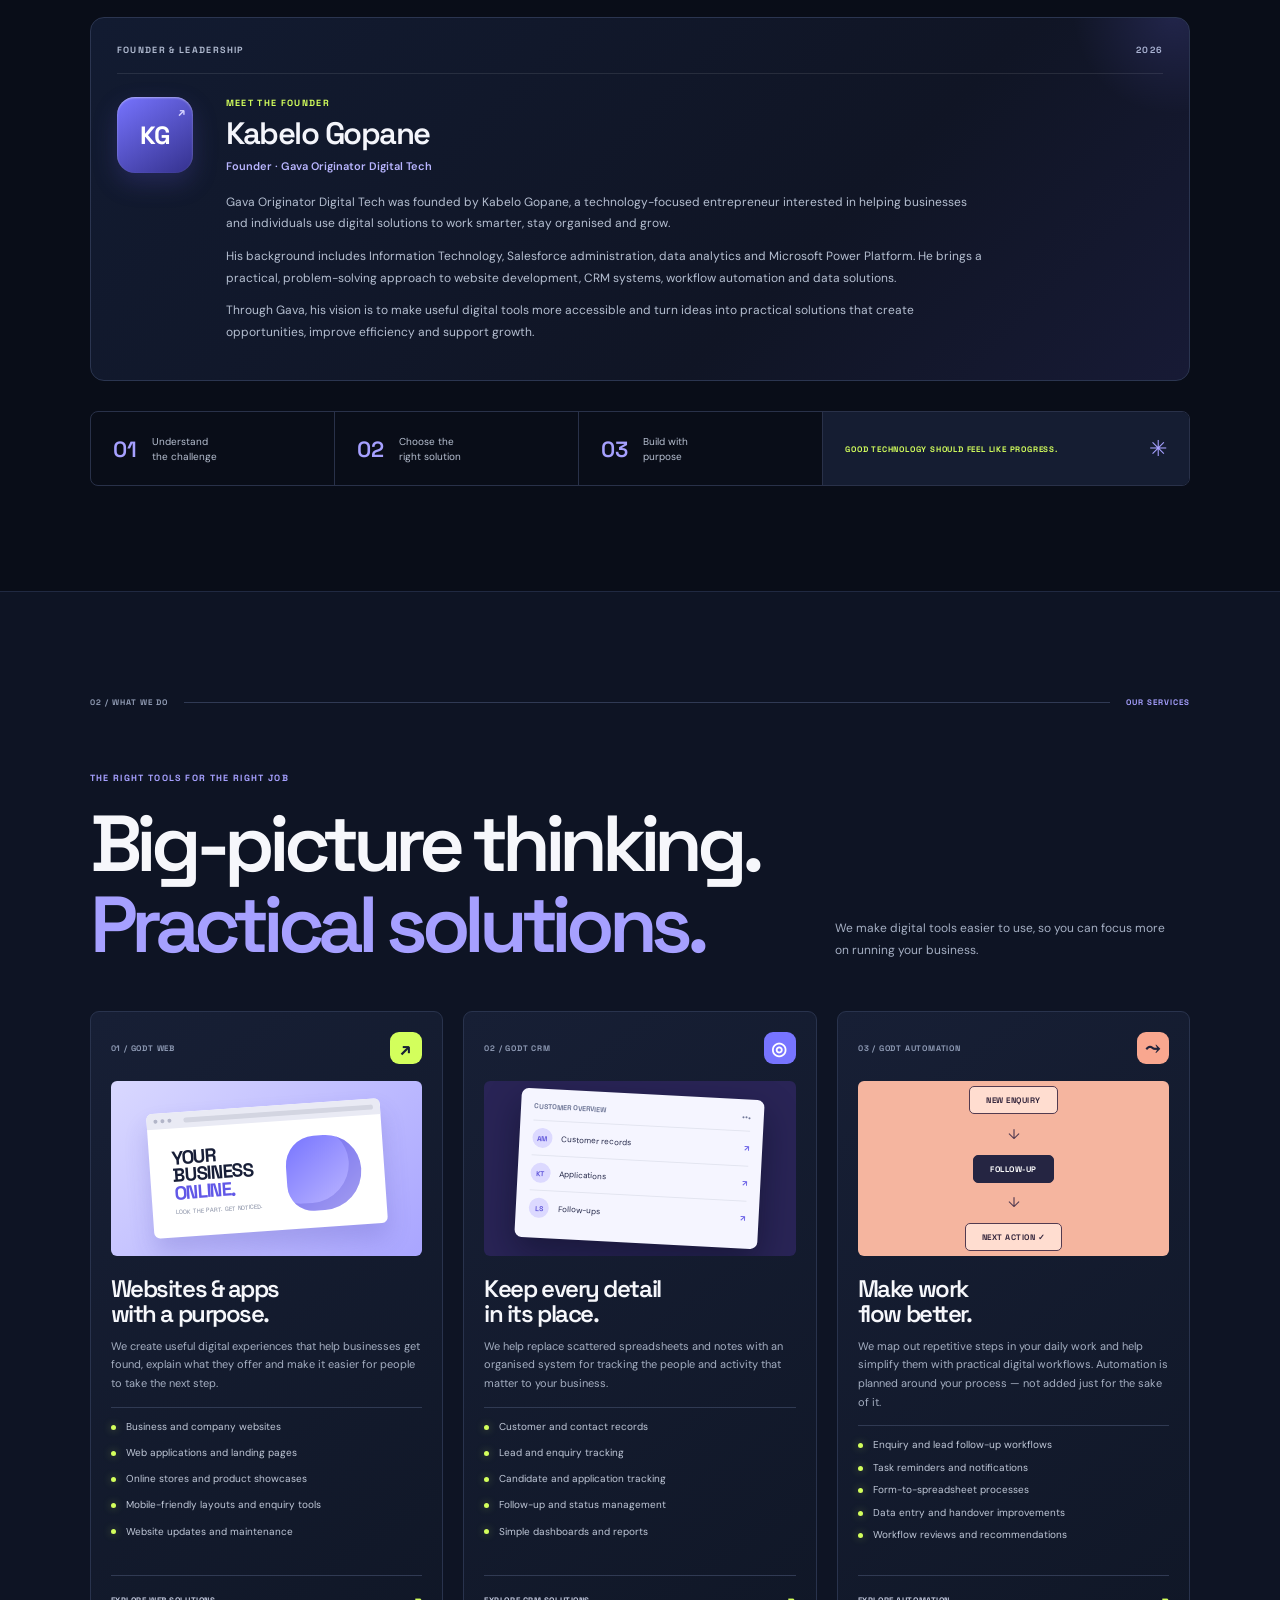
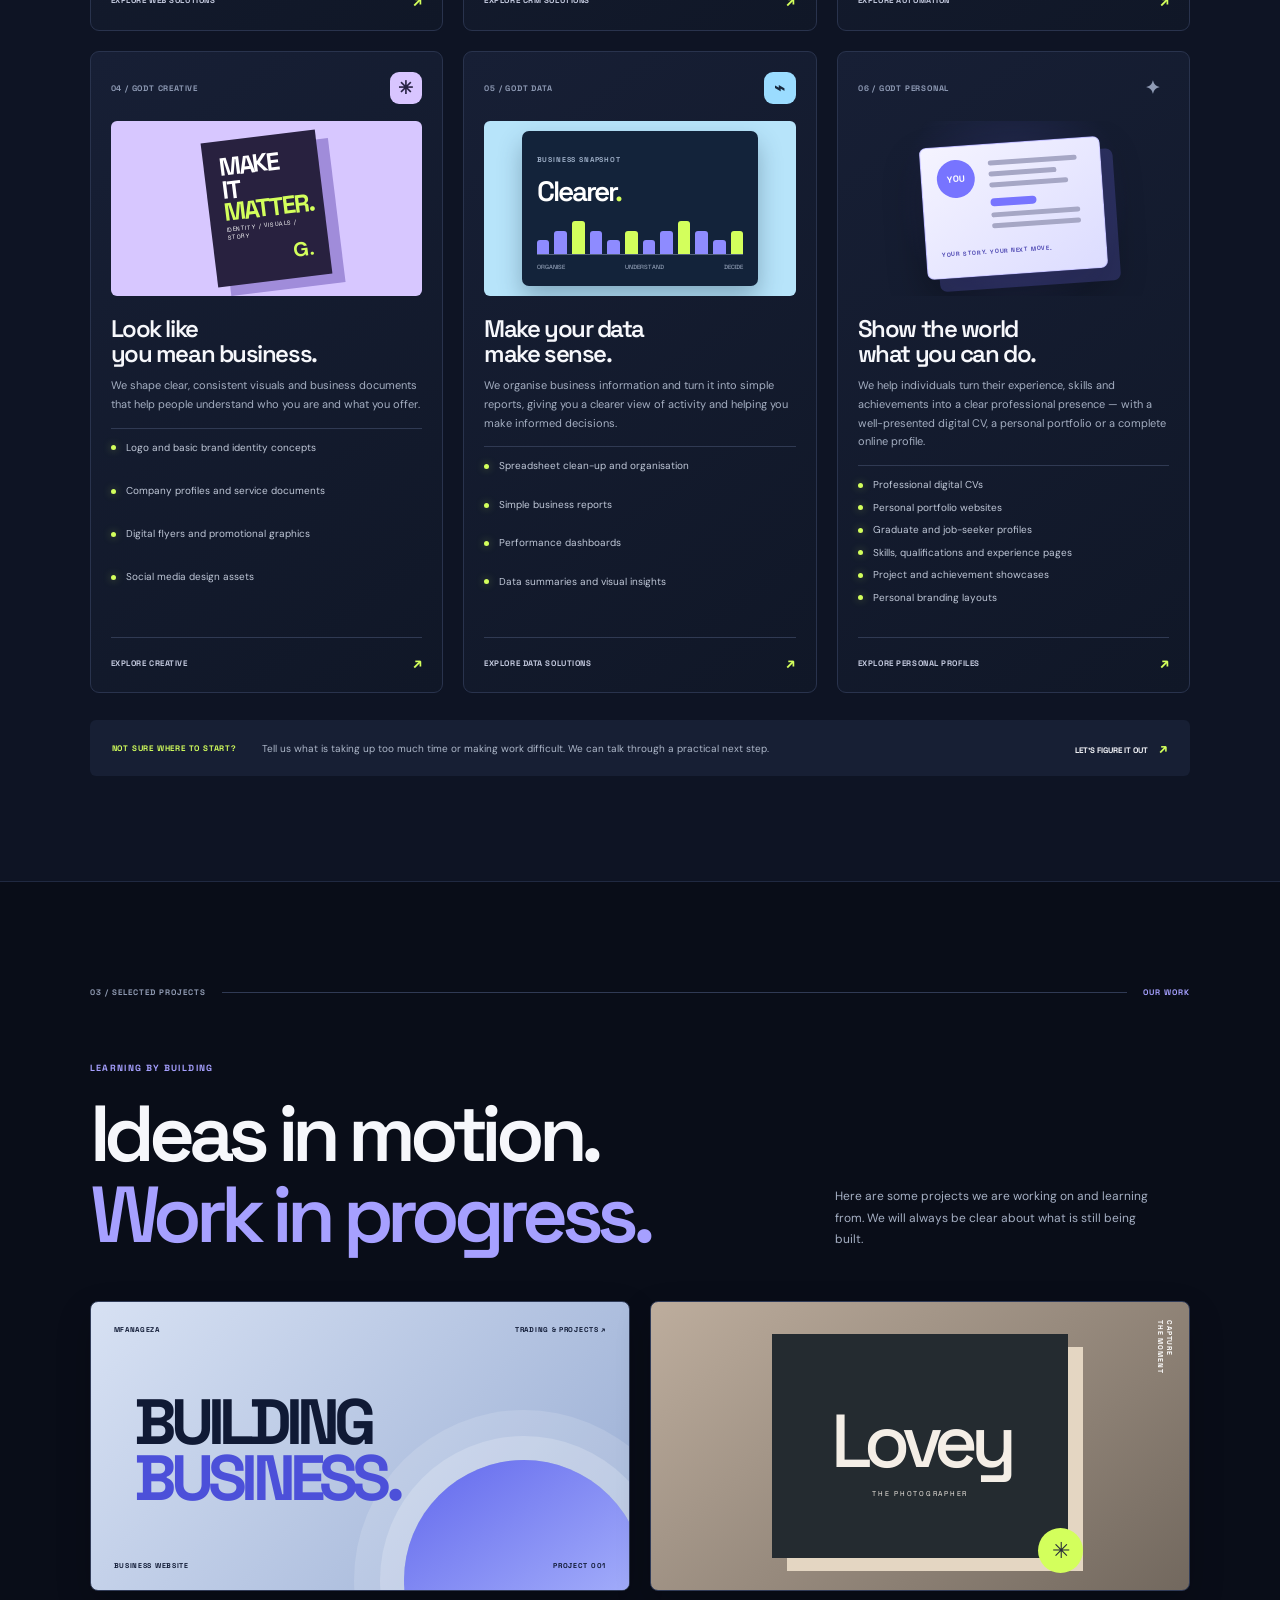
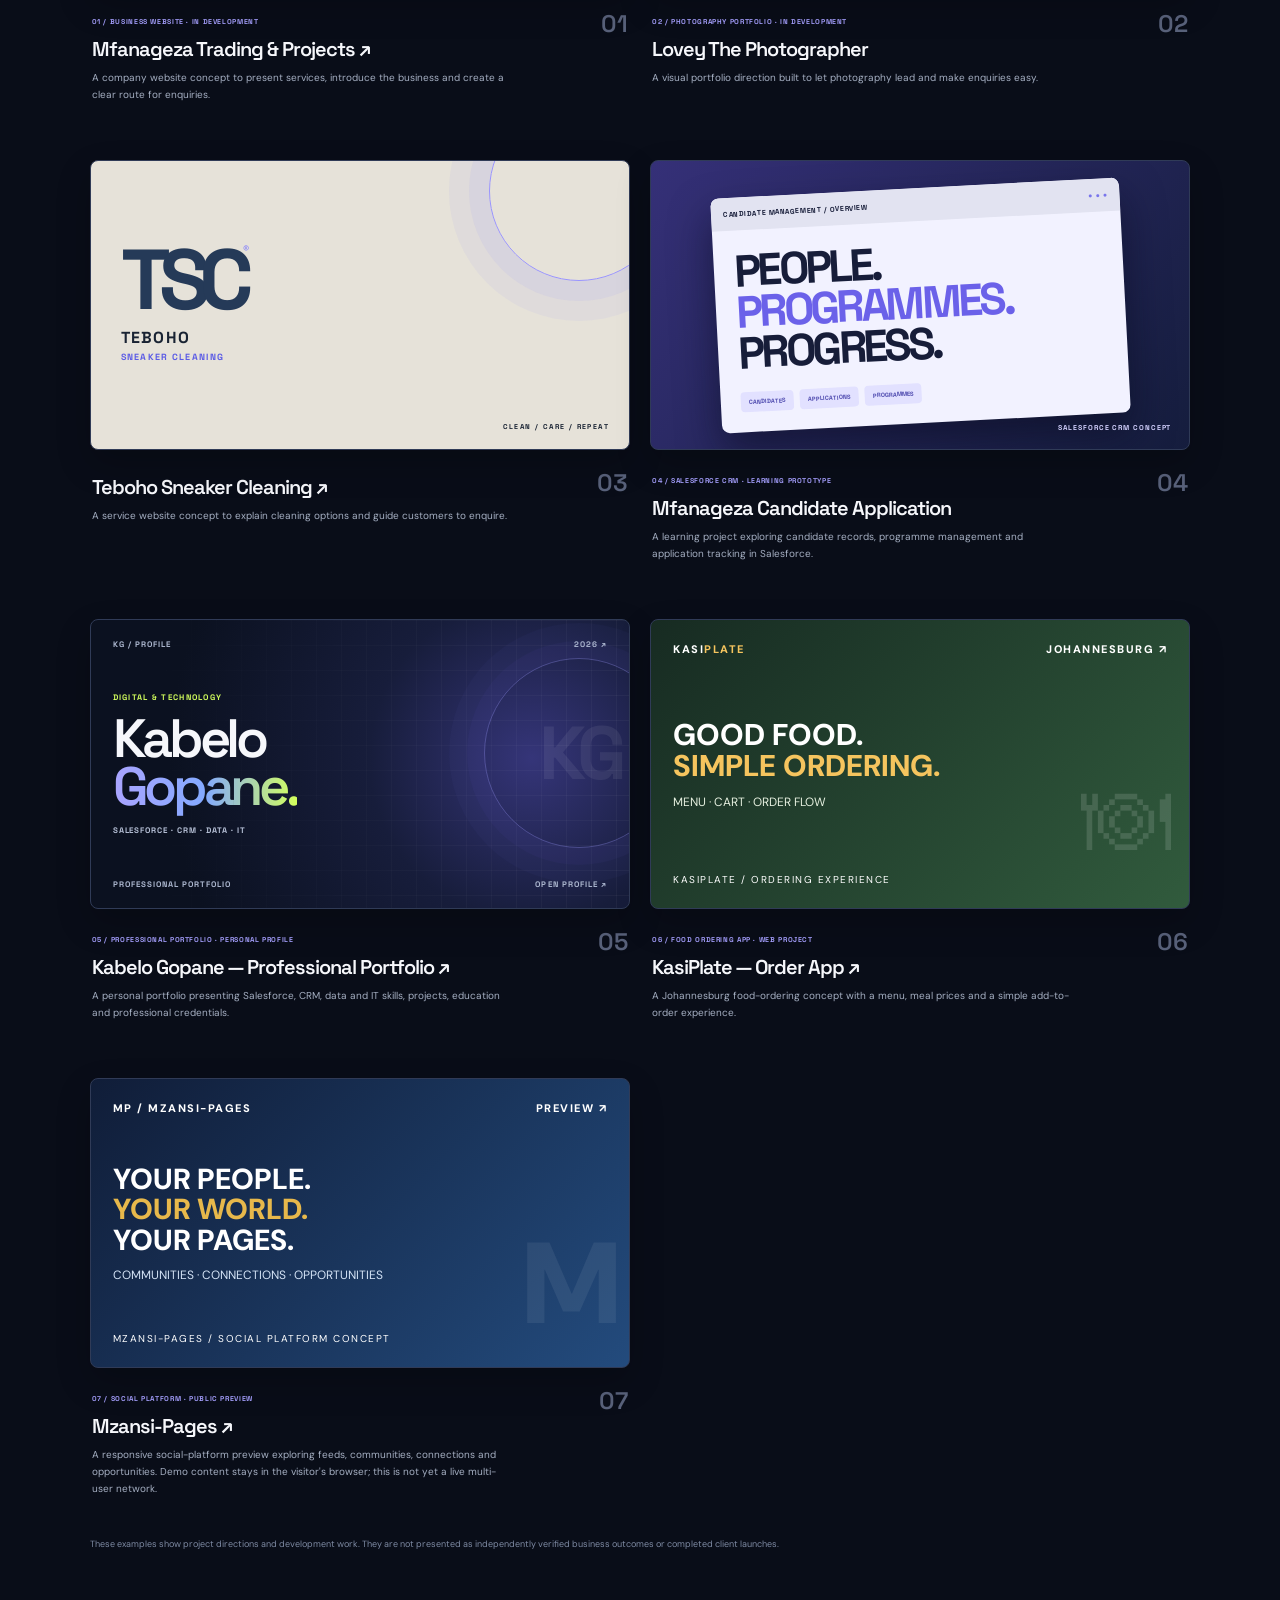
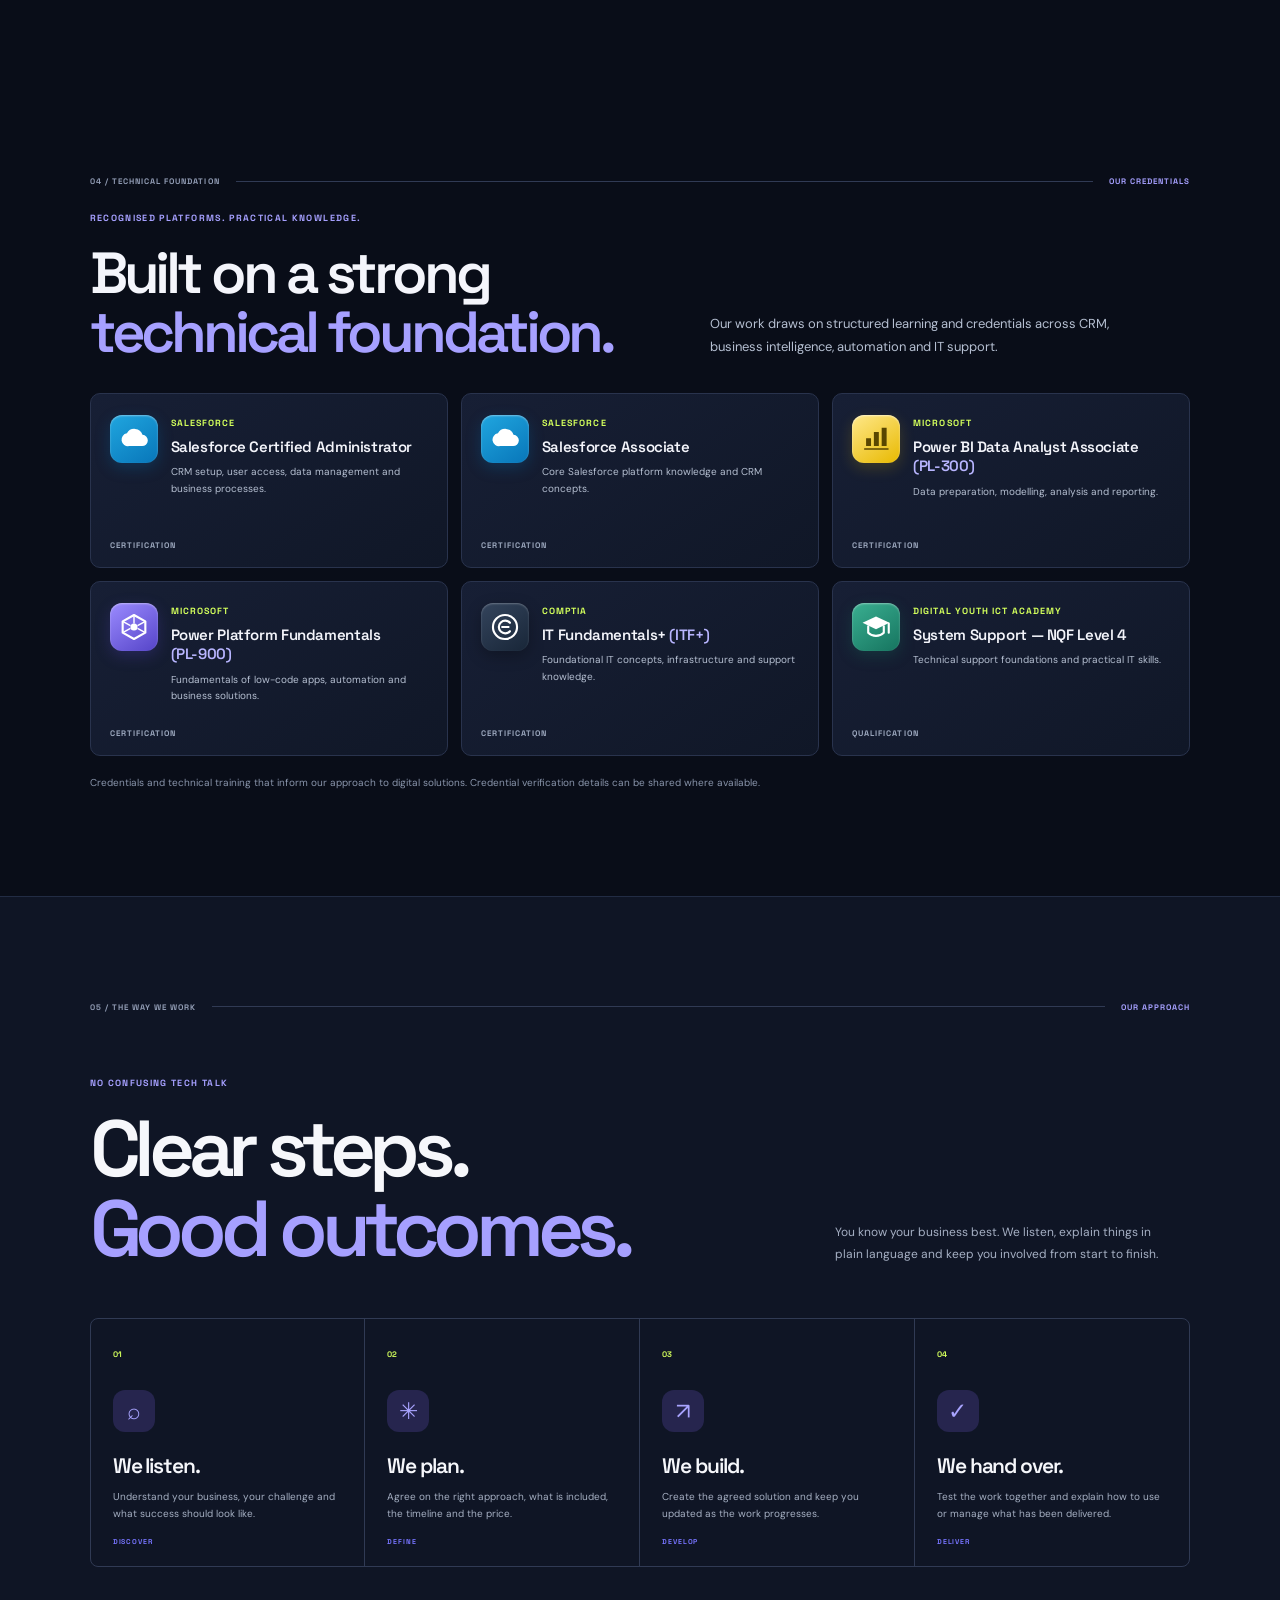
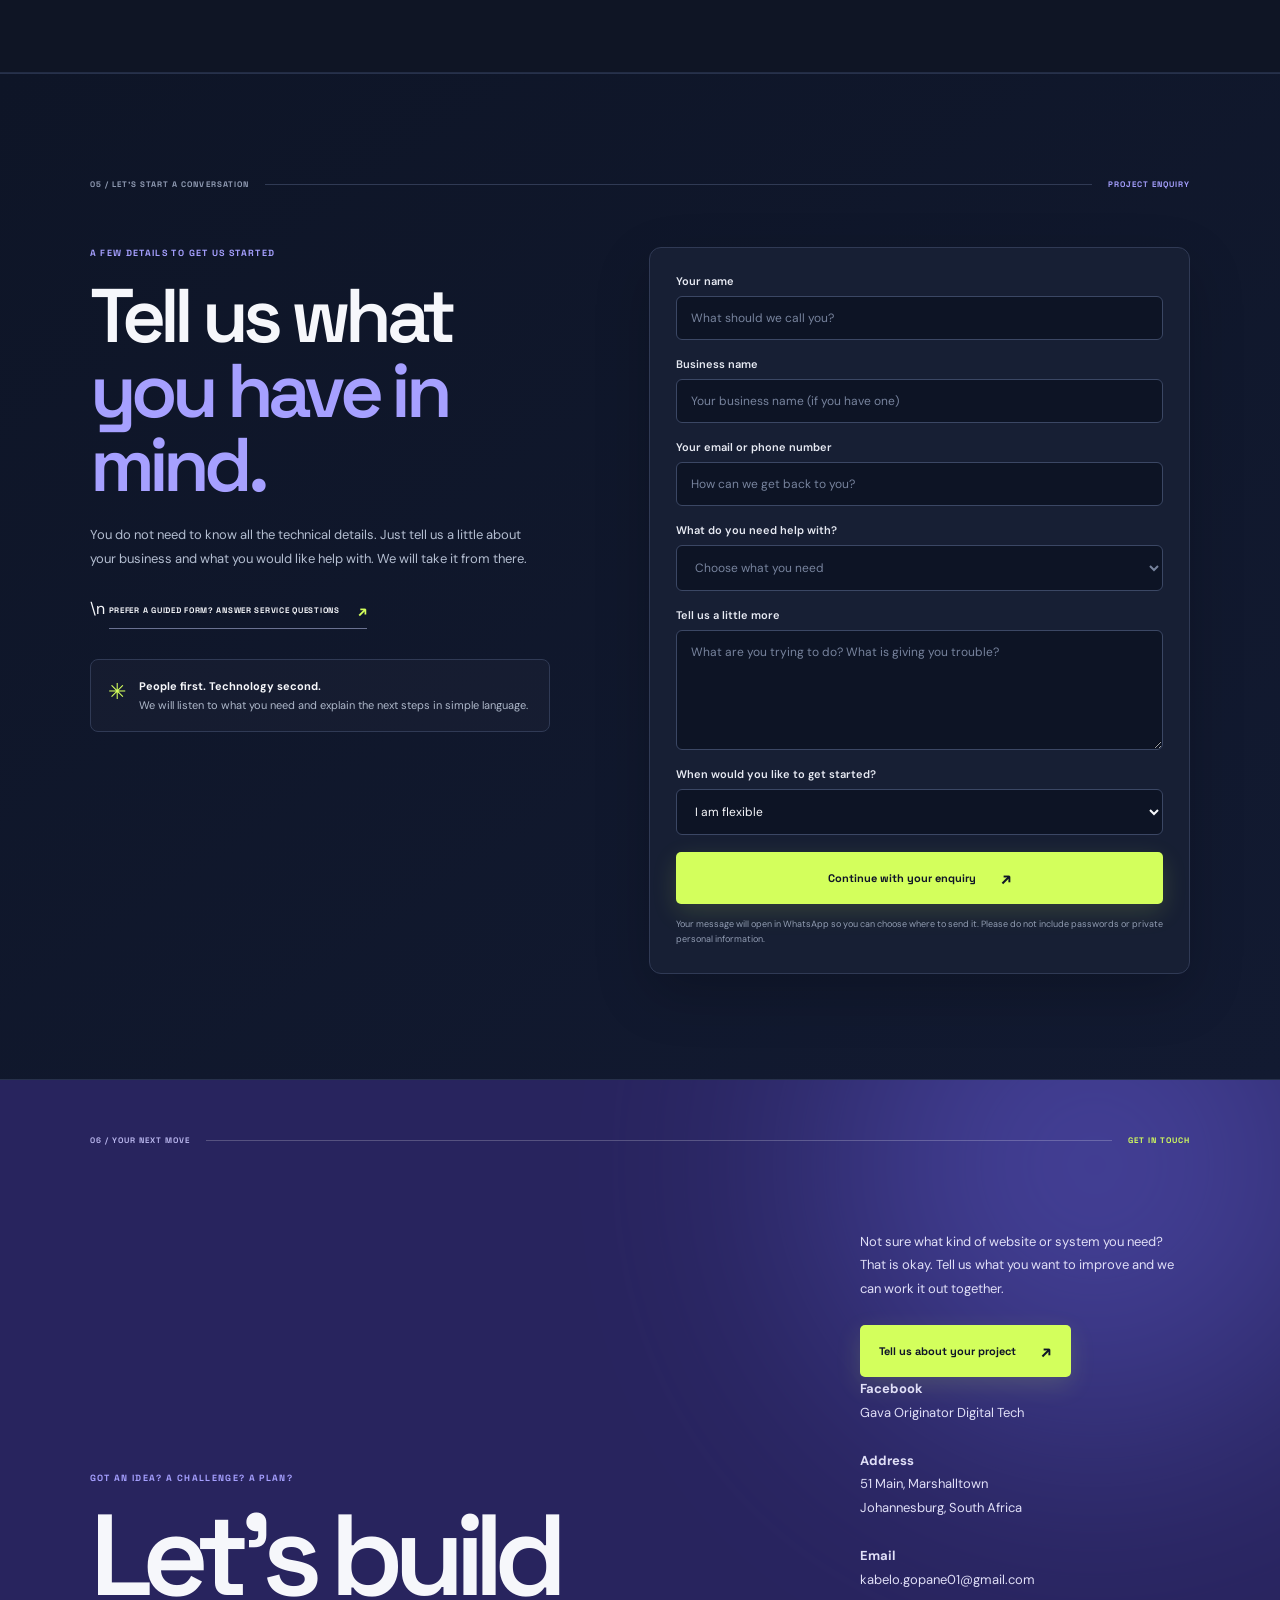
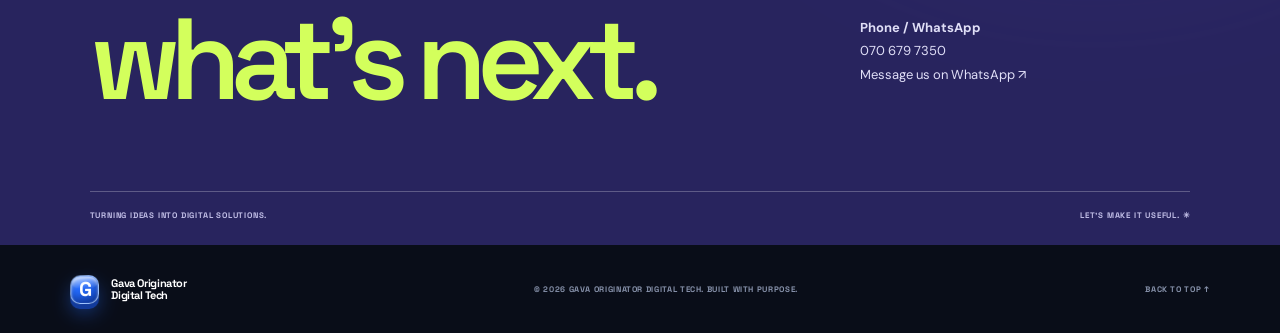
==== commit 4766fc0b: "Reorder selected projects 05 to 07" ====
--- a/index.html
+++ b/index.html
@@ -102,6 +102,17 @@
         <article class="work-card"><a class="project-preview-link" href="https://kabelogopane.github.io/TSC/" target="_blank" rel="noopener noreferrer" aria-label="Open Teboho Sneaker Cleaning website"><a class="project-preview-link" href="https://kabelogopane.github.io/Mfanageza-Trading-Projects-CRM-Solution/" target="_blank" rel="noopener noreferrer" aria-label="Open Mfanageza Candidate Application app"><div class="work-preview preview-tsc"><div class="tsc-badge">TSC<span>®</span></div><div class="tsc-name">TEBOHO<br><i>SNEAKER CLEANING</i></div><div class="tsc-bottom">CLEAN / CARE / REPEAT</div><div class="tsc-circle"></div></a></div></a><div class="work-info"><div><h3><a class="project-title-link" href="https://kabelogopane.github.io/TSC/" target="_blank" rel="noopener noreferrer">Teboho Sneaker Cleaning ↗</a></h3><p>A service website concept to explain cleaning options and guide customers to enquire.</p></div><span class="work-index">03</span></div></article>
         <article class="work-card work-large"><div class="work-preview preview-crm"><div class="crm-window"><div class="crm-window-head">CANDIDATE MANAGEMENT / OVERVIEW <span>● ● ●</span></div><div class="crm-window-body"><div class="crm-big">PEOPLE.<br><em>PROGRAMMES.</em><br>PROGRESS.</div><div class="crm-pills"><span>CANDIDATES</span><span>APPLICATIONS</span><span>PROGRAMMES</span></div></div></div><div class="crm-caption">SALESFORCE CRM CONCEPT</div></div><div class="work-info"><div><span class="project-type">04 / SALESFORCE CRM · LEARNING PROTOTYPE</span><h3><a class="project-title-link" href="https://kabelogopane.github.io/Mfanageza-Trading-Projects-CRM-Solution/" target="_blank" rel="noopener noreferrer">Mfanageza Candidate Application</a></h3><p>A learning project exploring candidate records, programme management and application tracking in Salesforce.</p></div><span class="work-index">04</span></div></article>
         <article class="work-card">
+          <a class="project-preview-link" href="https://kabelogopane.github.io/My-Portfolio-2/" target="_blank" rel="noopener noreferrer" aria-label="Open Kabelo Gopane professional portfolio">
+            <div class="work-preview preview-portfolio">
+              <div class="portfolio-preview-top"><span>KG / PROFILE</span><span>2026 ↗</span></div>
+              <div class="portfolio-preview-main"><span class="portfolio-preview-kicker">DIGITAL & TECHNOLOGY</span><strong>Kabelo<br><em>Gopane.</em></strong><span class="portfolio-preview-role">SALESFORCE · CRM · DATA · IT</span></div>
+              <div class="portfolio-preview-bottom"><span>PROFESSIONAL PORTFOLIO</span><span>OPEN PROFILE ↗</span></div>
+              <div class="portfolio-preview-orb"></div>
+            </div>
+          </a>
+          <div class="work-info"><div><span class="project-type">05 / PROFESSIONAL PORTFOLIO · PERSONAL PROFILE</span><h3><a class="project-title-link" href="https://kabelogopane.github.io/My-Portfolio-2/" target="_blank" rel="noopener noreferrer">Kabelo Gopane — Professional Portfolio ↗</a></h3><p>A personal portfolio presenting Salesforce, CRM, data and IT skills, projects, education and professional credentials.</p></div><span class="work-index">05</span></div>
+        </article>
+        <article class="work-card">
           <a class="project-preview-link" href="https://kabelogopane.github.io/Order-App/" target="_blank" rel="noopener noreferrer" aria-label="Open KasiPlate ordering app">
             <div class="work-preview" style="min-height:230px;background:linear-gradient(135deg,#172b22,#315b3d);color:#fff;display:flex;flex-direction:column;justify-content:space-between;padding:22px;position:relative;overflow:hidden">
               <div style="display:flex;justify-content:space-between;font-size:11px;letter-spacing:1.5px;font-weight:800"><span>KASI<span style="color:#f5c45e">PLATE</span></span><span>JOHANNESBURG ↗</span></div>
@@ -110,7 +121,7 @@
               <div style="position:absolute;right:18px;bottom:30px;font-size:90px;opacity:.13">🍽</div>
             </div>
           </a>
-          <div class="work-info"><div><span class="project-type">05 / FOOD ORDERING APP · WEB PROJECT</span><h3><a class="project-title-link" href="https://kabelogopane.github.io/Order-App/" target="_blank" rel="noopener noreferrer">KasiPlate — Order App ↗</a></h3><p>A Johannesburg food-ordering concept with a menu, meal prices and a simple add-to-order experience.</p></div><span class="work-index">05</span></div>
+          <div class="work-info"><div><span class="project-type">06 / FOOD ORDERING APP · WEB PROJECT</span><h3><a class="project-title-link" href="https://kabelogopane.github.io/Order-App/" target="_blank" rel="noopener noreferrer">KasiPlate — Order App ↗</a></h3><p>A Johannesburg food-ordering concept with a menu, meal prices and a simple add-to-order experience.</p></div><span class="work-index">06</span></div>
         </article>
         <article class="work-card">
           <a class="project-preview-link" href="https://kabelogopane.github.io/Mzansi-Pages/" target="_blank" rel="noopener noreferrer" aria-label="Open Mzansi-Pages preview">
@@ -121,20 +132,10 @@
               <div style="position:absolute;right:8px;bottom:8px;font-size:115px;font-weight:900;color:#ffffff12">M</div>
             </div>
           </a>
-          <div class="work-info"><div><span class="project-type">06 / SOCIAL PLATFORM · PUBLIC PREVIEW</span><h3><a class="project-title-link" href="https://kabelogopane.github.io/Mzansi-Pages/" target="_blank" rel="noopener noreferrer">Mzansi-Pages ↗</a></h3><p>A responsive social-platform preview exploring feeds, communities, connections and opportunities. Demo content stays in the visitor's browser; this is not yet a live multi-user network.</p></div><span class="work-index">06</span></div>
+          <div class="work-info"><div><span class="project-type">07 / SOCIAL PLATFORM · PUBLIC PREVIEW</span><h3><a class="project-title-link" href="https://kabelogopane.github.io/Mzansi-Pages/" target="_blank" rel="noopener noreferrer">Mzansi-Pages ↗</a></h3><p>A responsive social-platform preview exploring feeds, communities, connections and opportunities. Demo content stays in the visitor's browser; this is not yet a live multi-user network.</p></div><span class="work-index">07</span></div>
         </article>
       </div>
-        <article class="work-card">
-          <a class="project-preview-link" href="https://kabelogopane.github.io/My-Portfolio-2/" target="_blank" rel="noopener noreferrer" aria-label="Open Kabelo Gopane professional portfolio">
-            <div class="work-preview preview-portfolio">
-              <div class="portfolio-preview-top"><span>KG / PROFILE</span><span>2026 ↗</span></div>
-              <div class="portfolio-preview-main"><span class="portfolio-preview-kicker">DIGITAL & TECHNOLOGY</span><strong>Kabelo<br><em>Gopane.</em></strong><span class="portfolio-preview-role">SALESFORCE · CRM · DATA · IT</span></div>
-              <div class="portfolio-preview-bottom"><span>PROFESSIONAL PORTFOLIO</span><span>OPEN PROFILE ↗</span></div>
-              <div class="portfolio-preview-orb"></div>
-            </div>
-          </a>
-          <div class="work-info"><div><span class="project-type">07 / PROFESSIONAL PORTFOLIO · PERSONAL PROFILE</span><h3><a class="project-title-link" href="https://kabelogopane.github.io/My-Portfolio-2/" target="_blank" rel="noopener noreferrer">Kabelo Gopane — Professional Portfolio ↗</a></h3><p>A personal portfolio presenting Salesforce, CRM, data and IT skills, projects, education and professional credentials.</p></div><span class="work-index">07</span></div>
-        </article>
+
       <p class="portfolio-note">These examples show project directions and development work. They are not presented as independently verified business outcomes or completed client launches.</p>
     </section>
 
